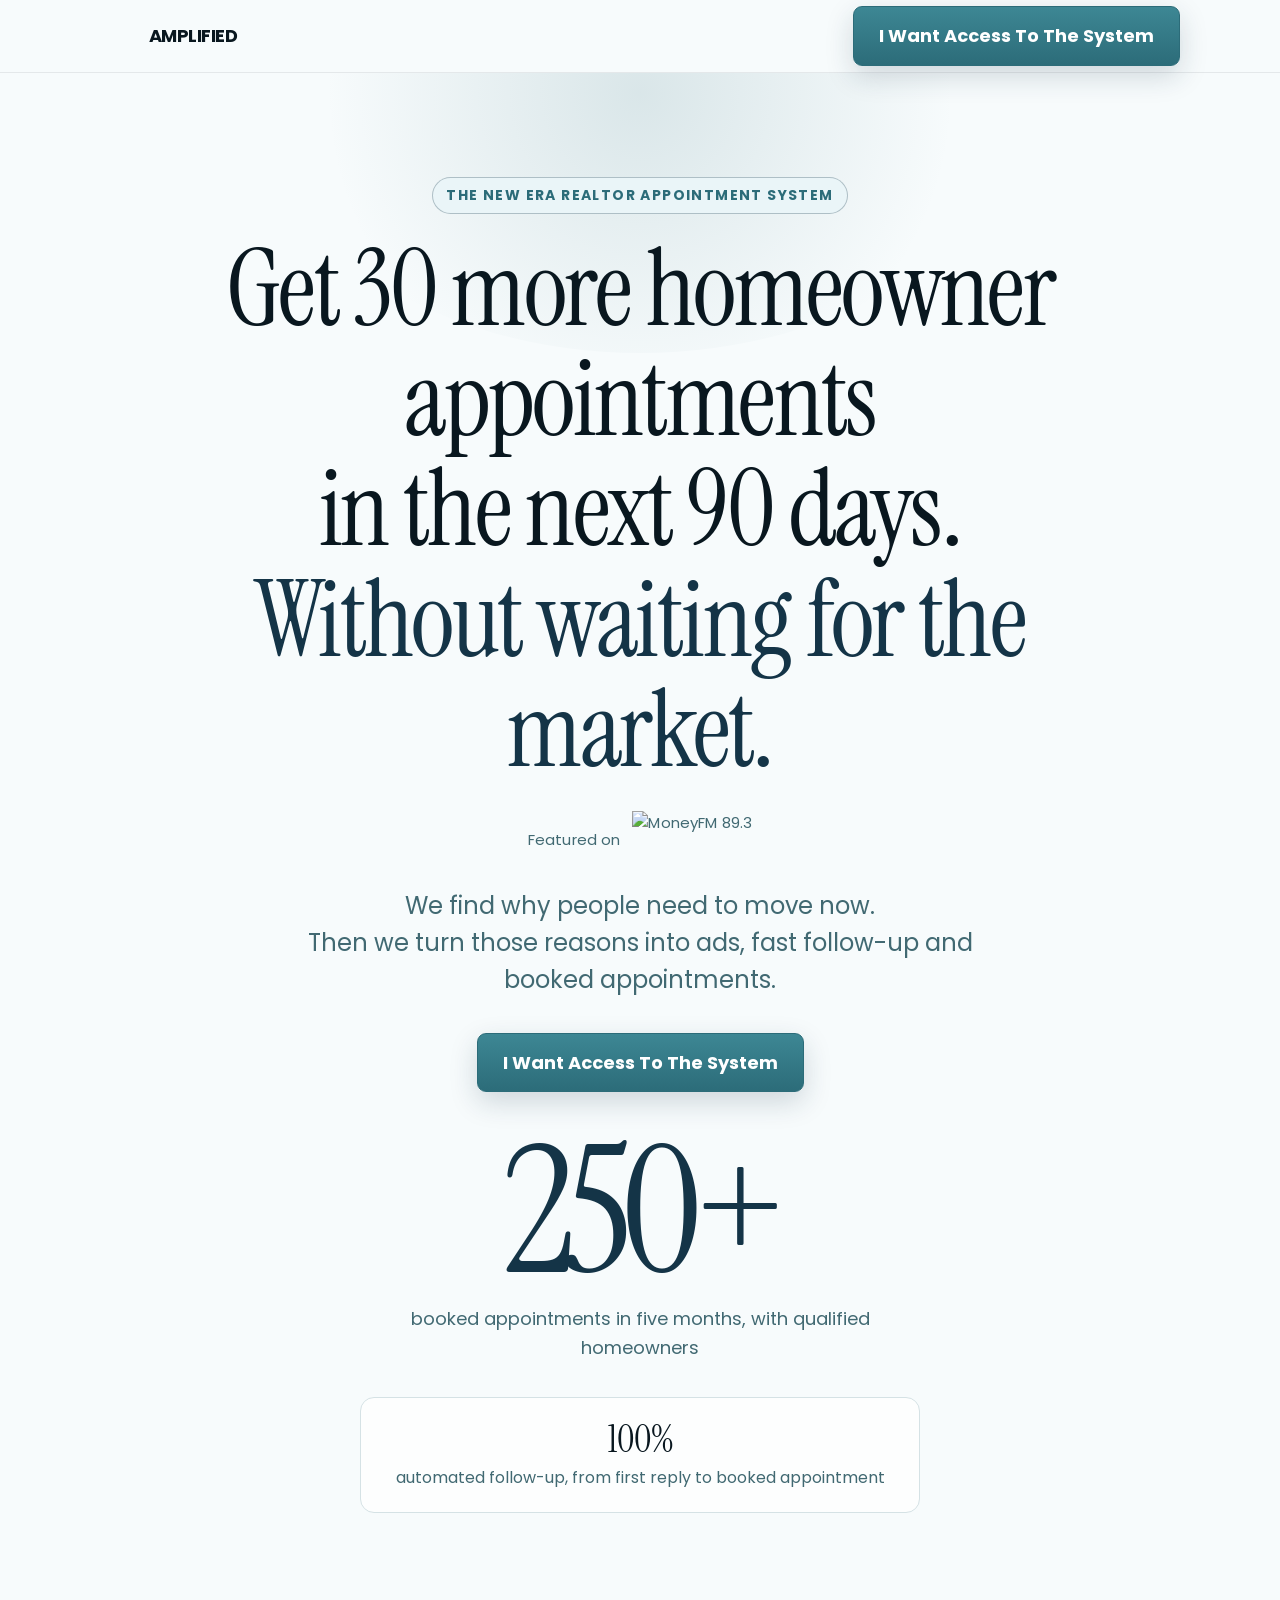
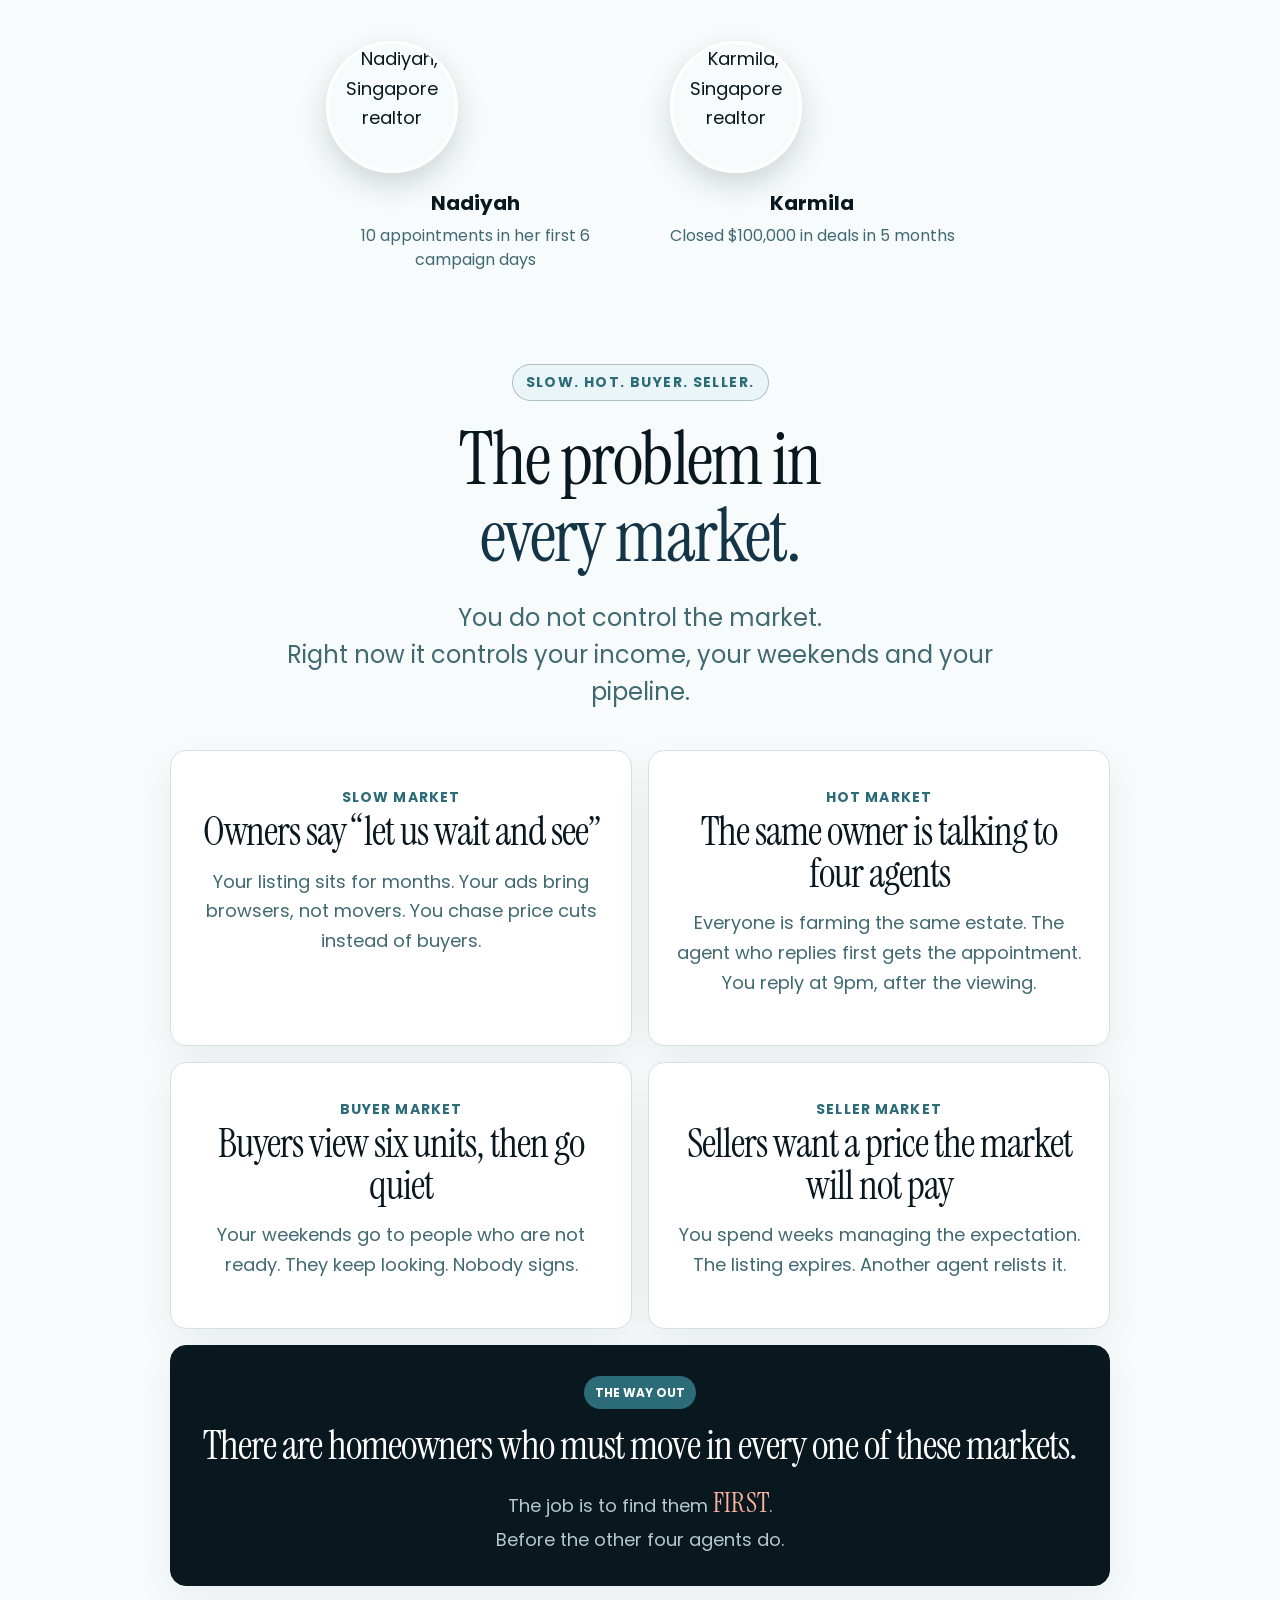
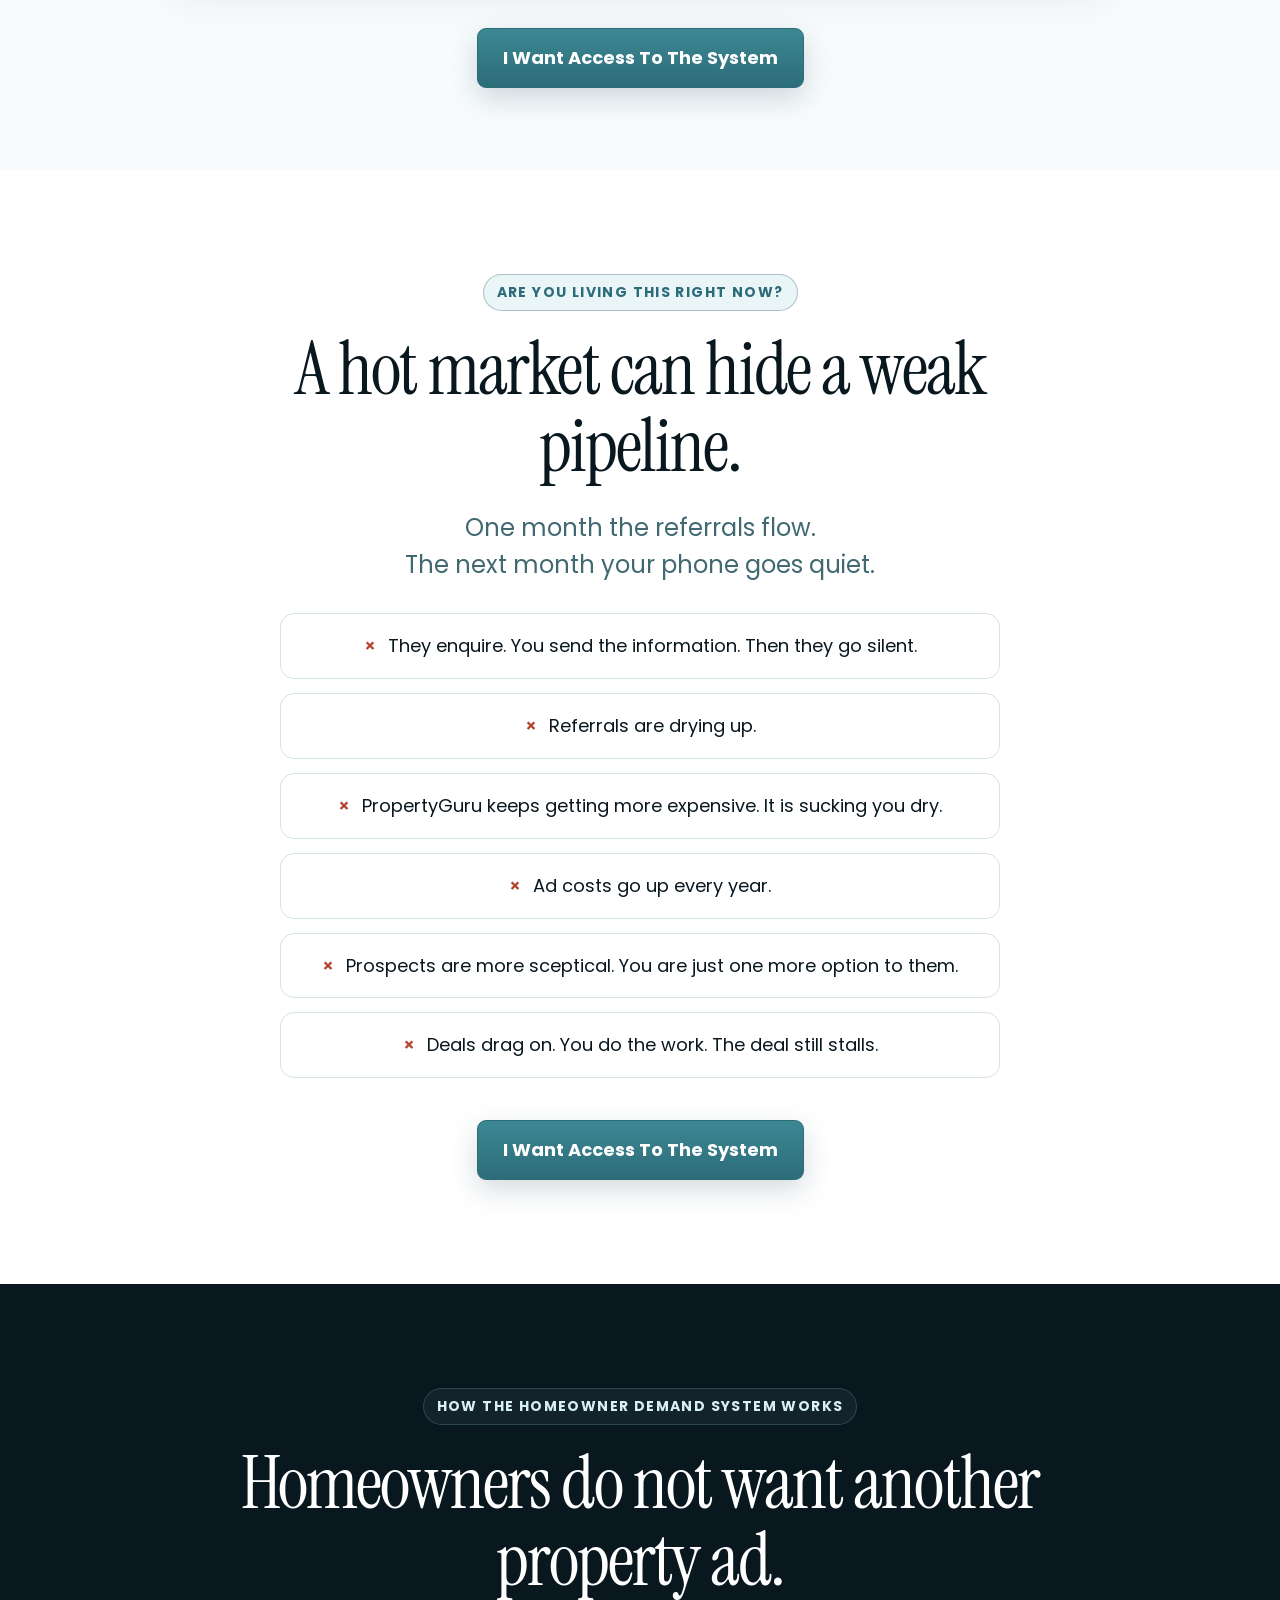
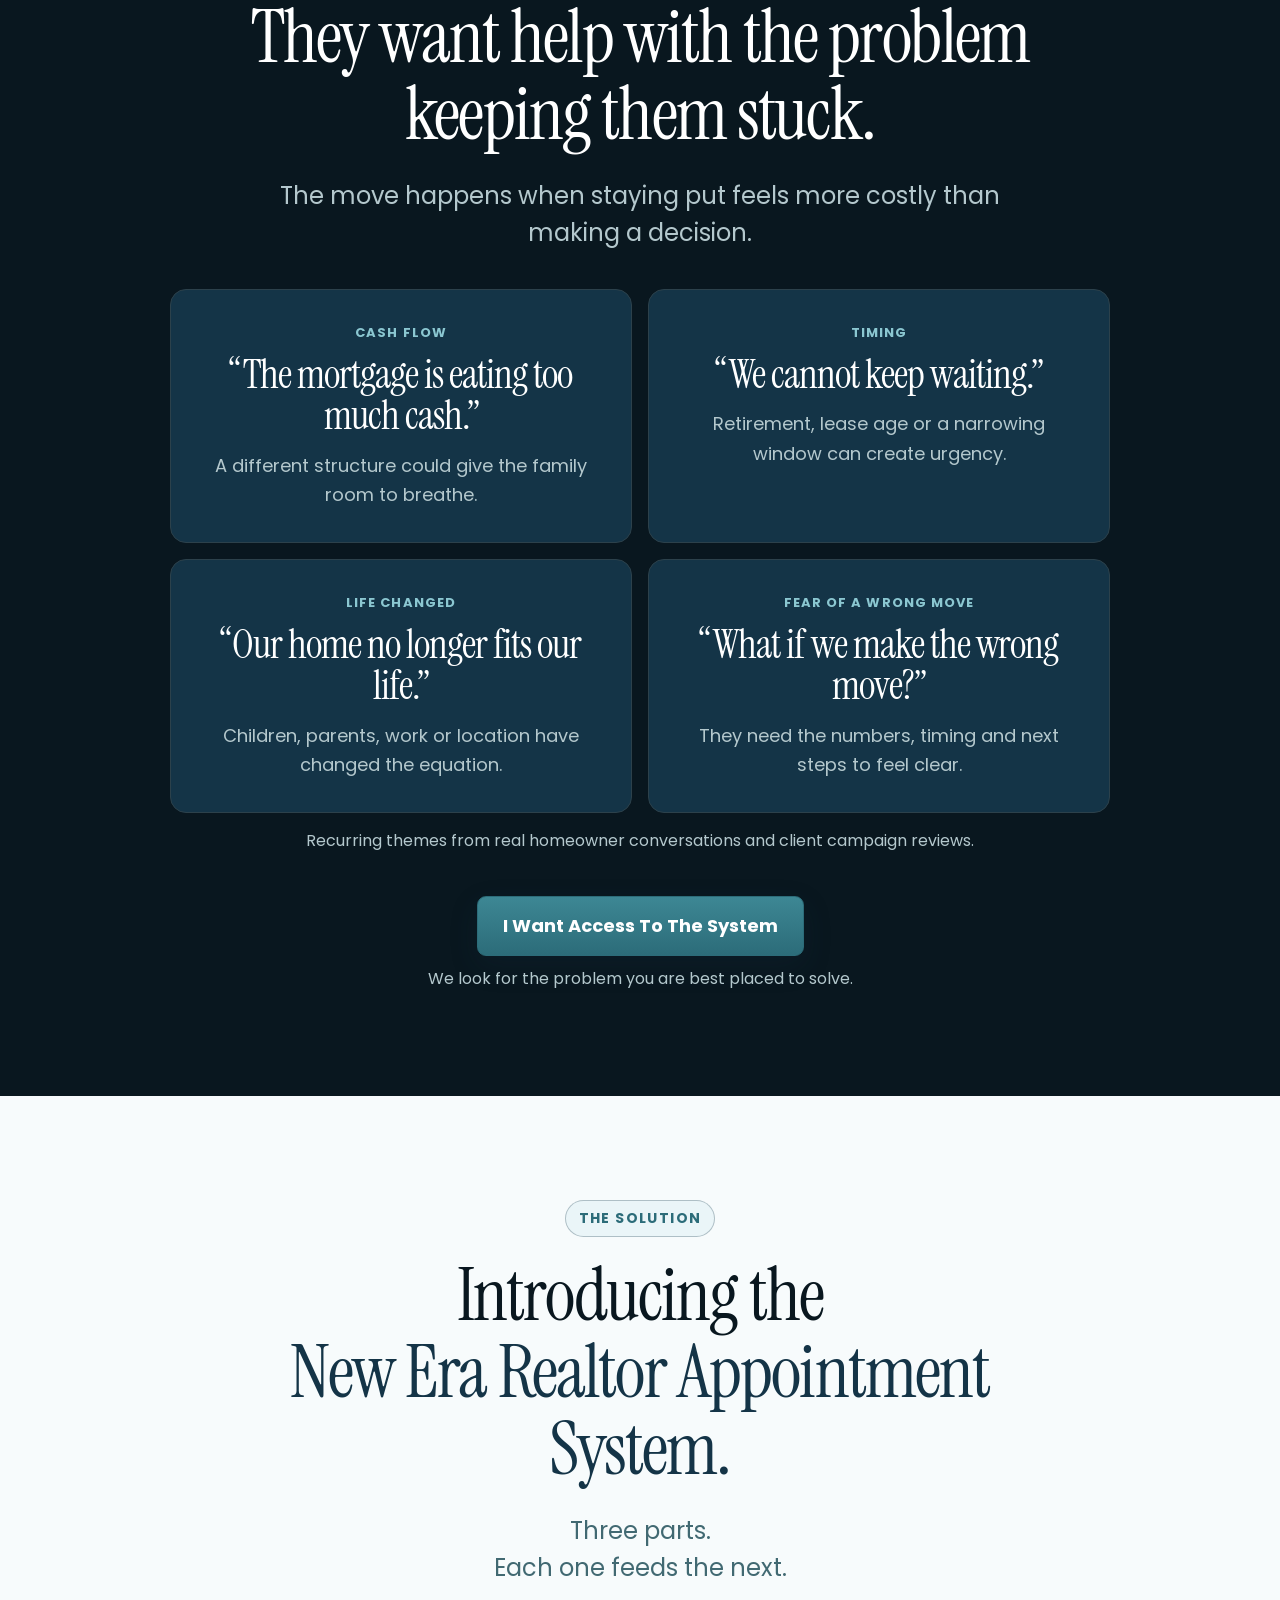
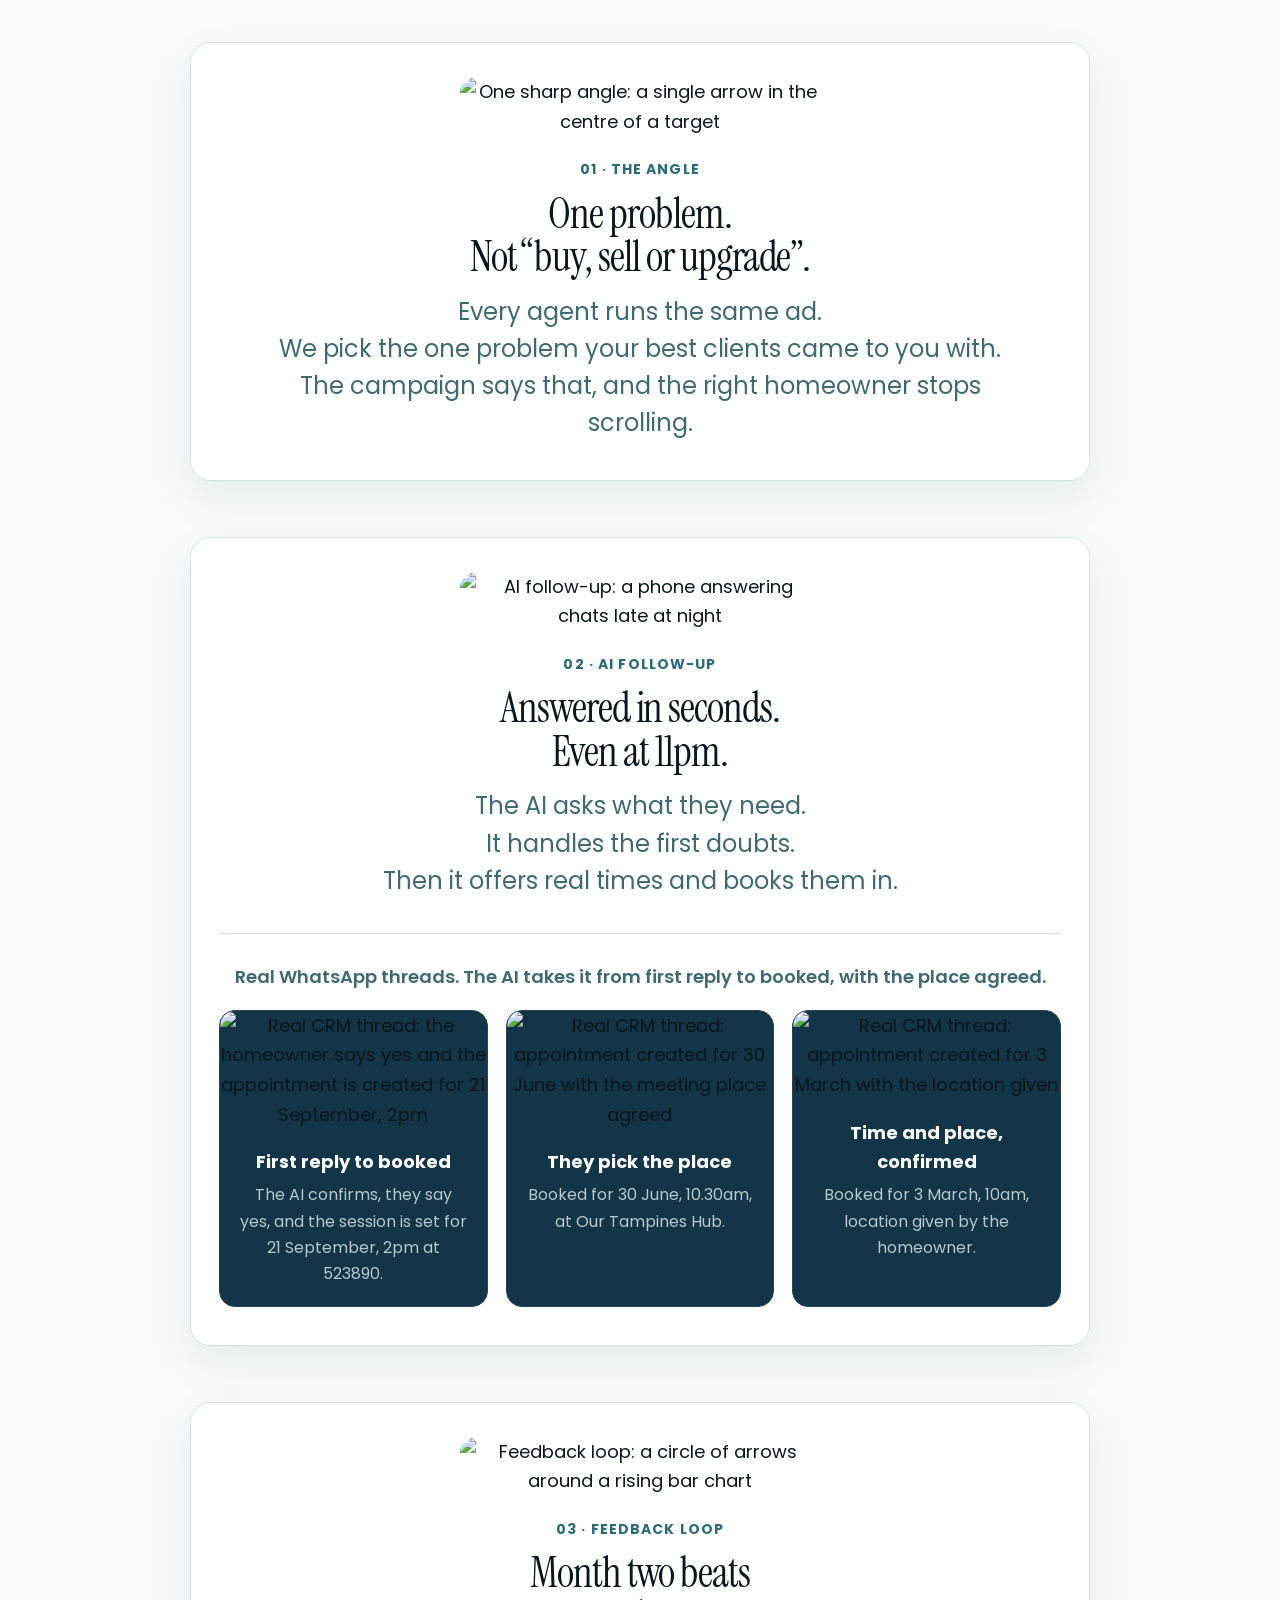
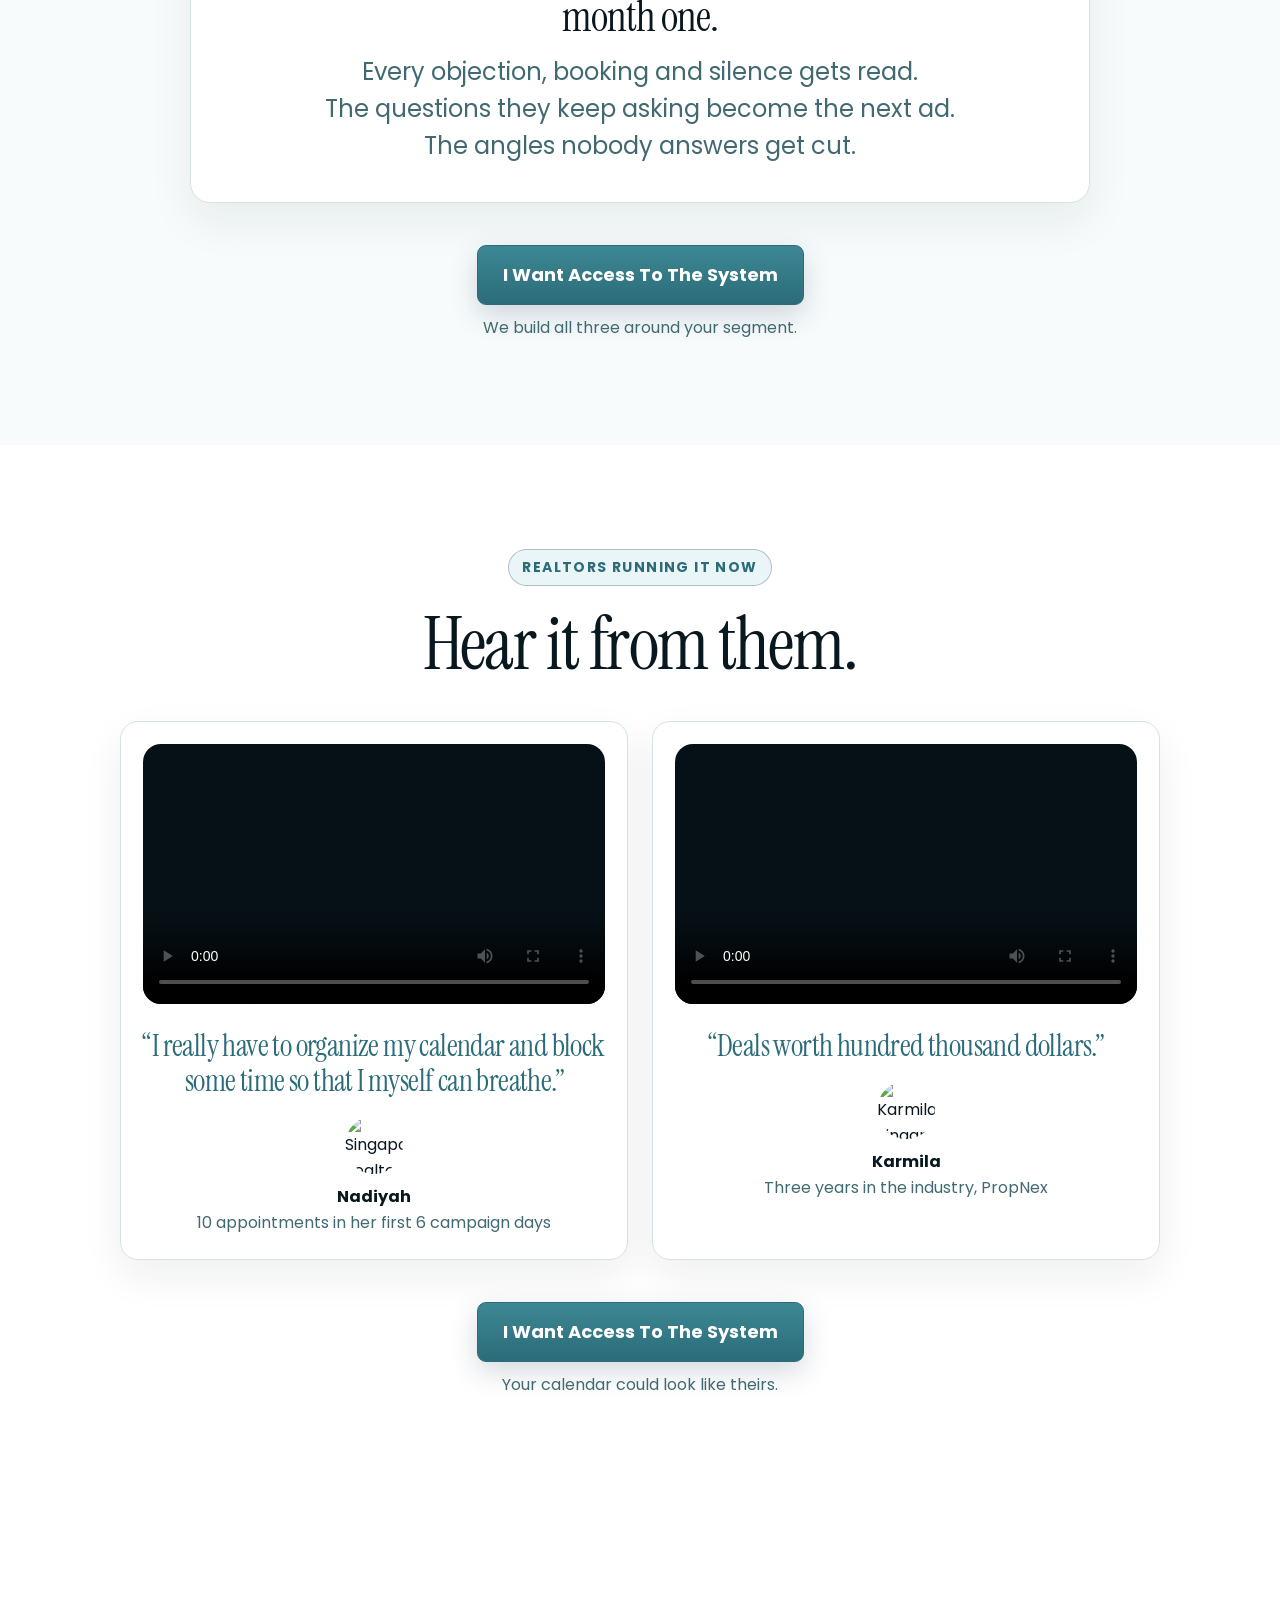
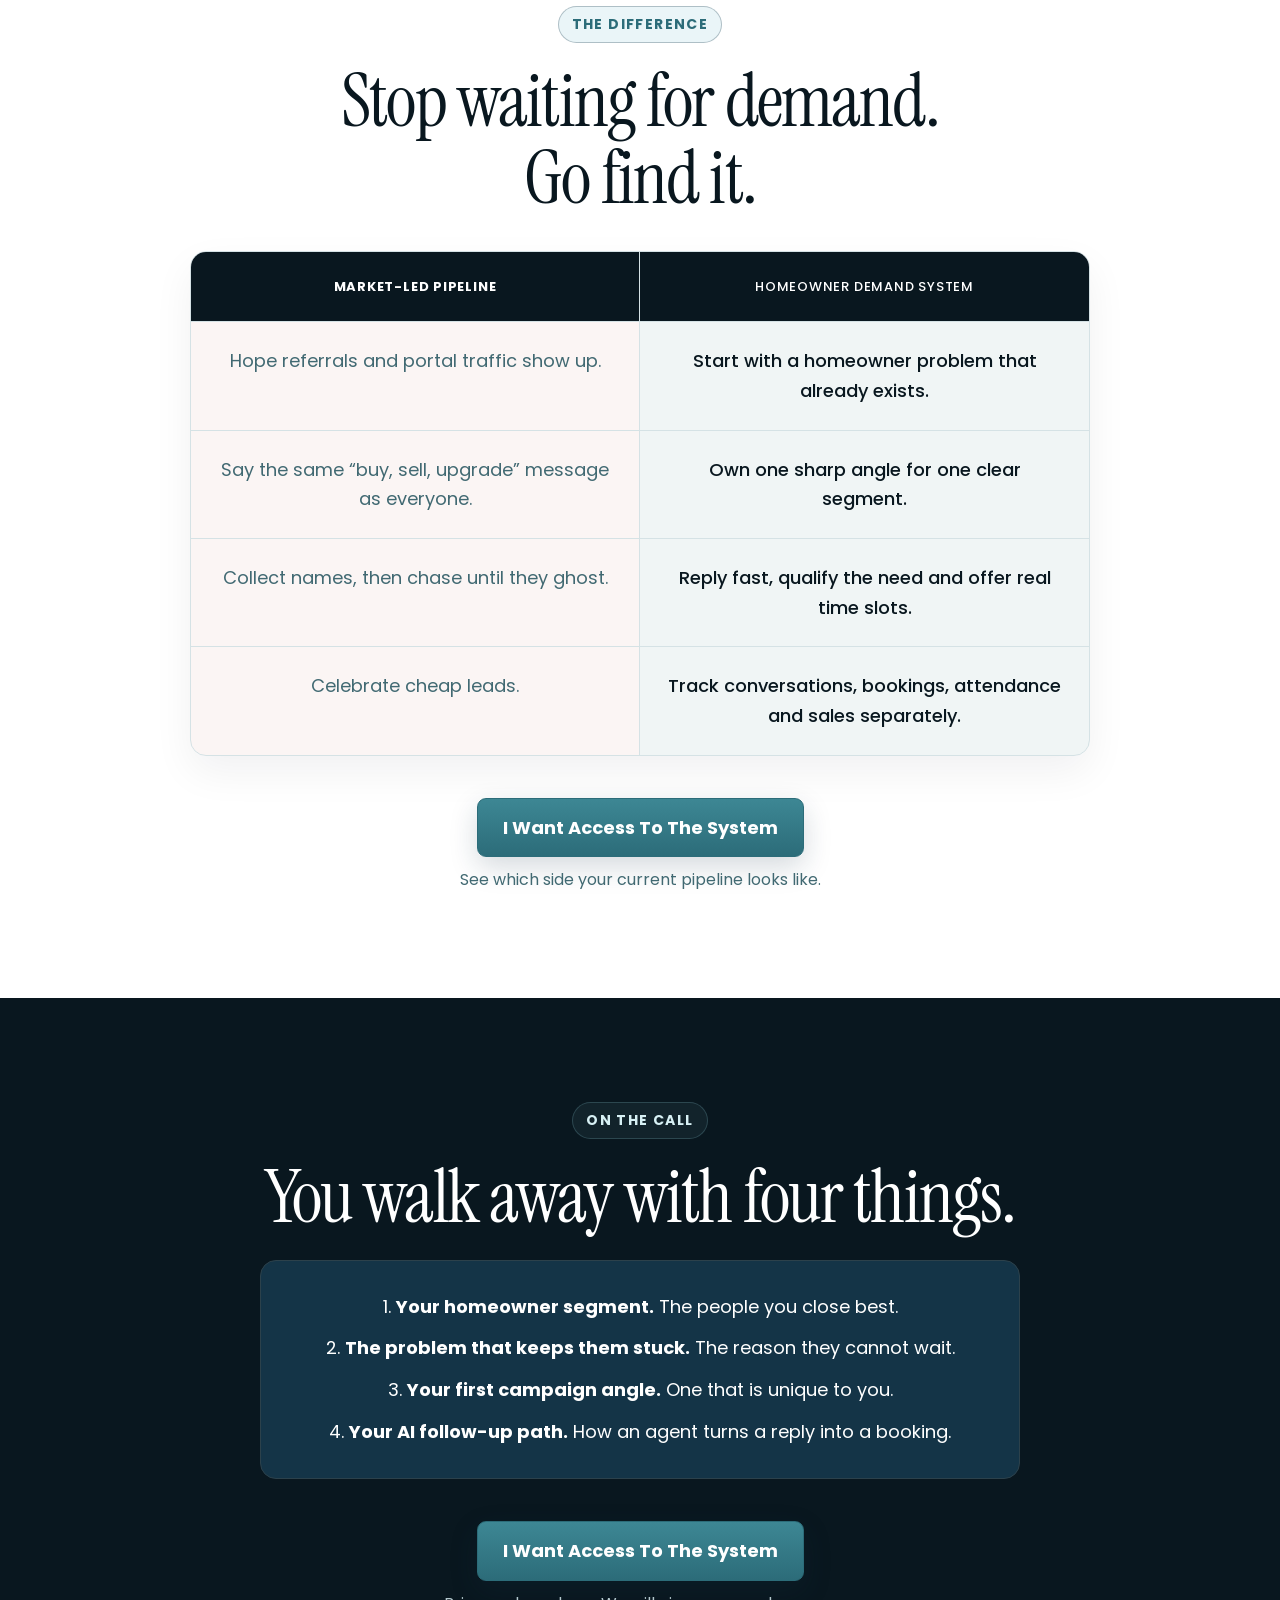
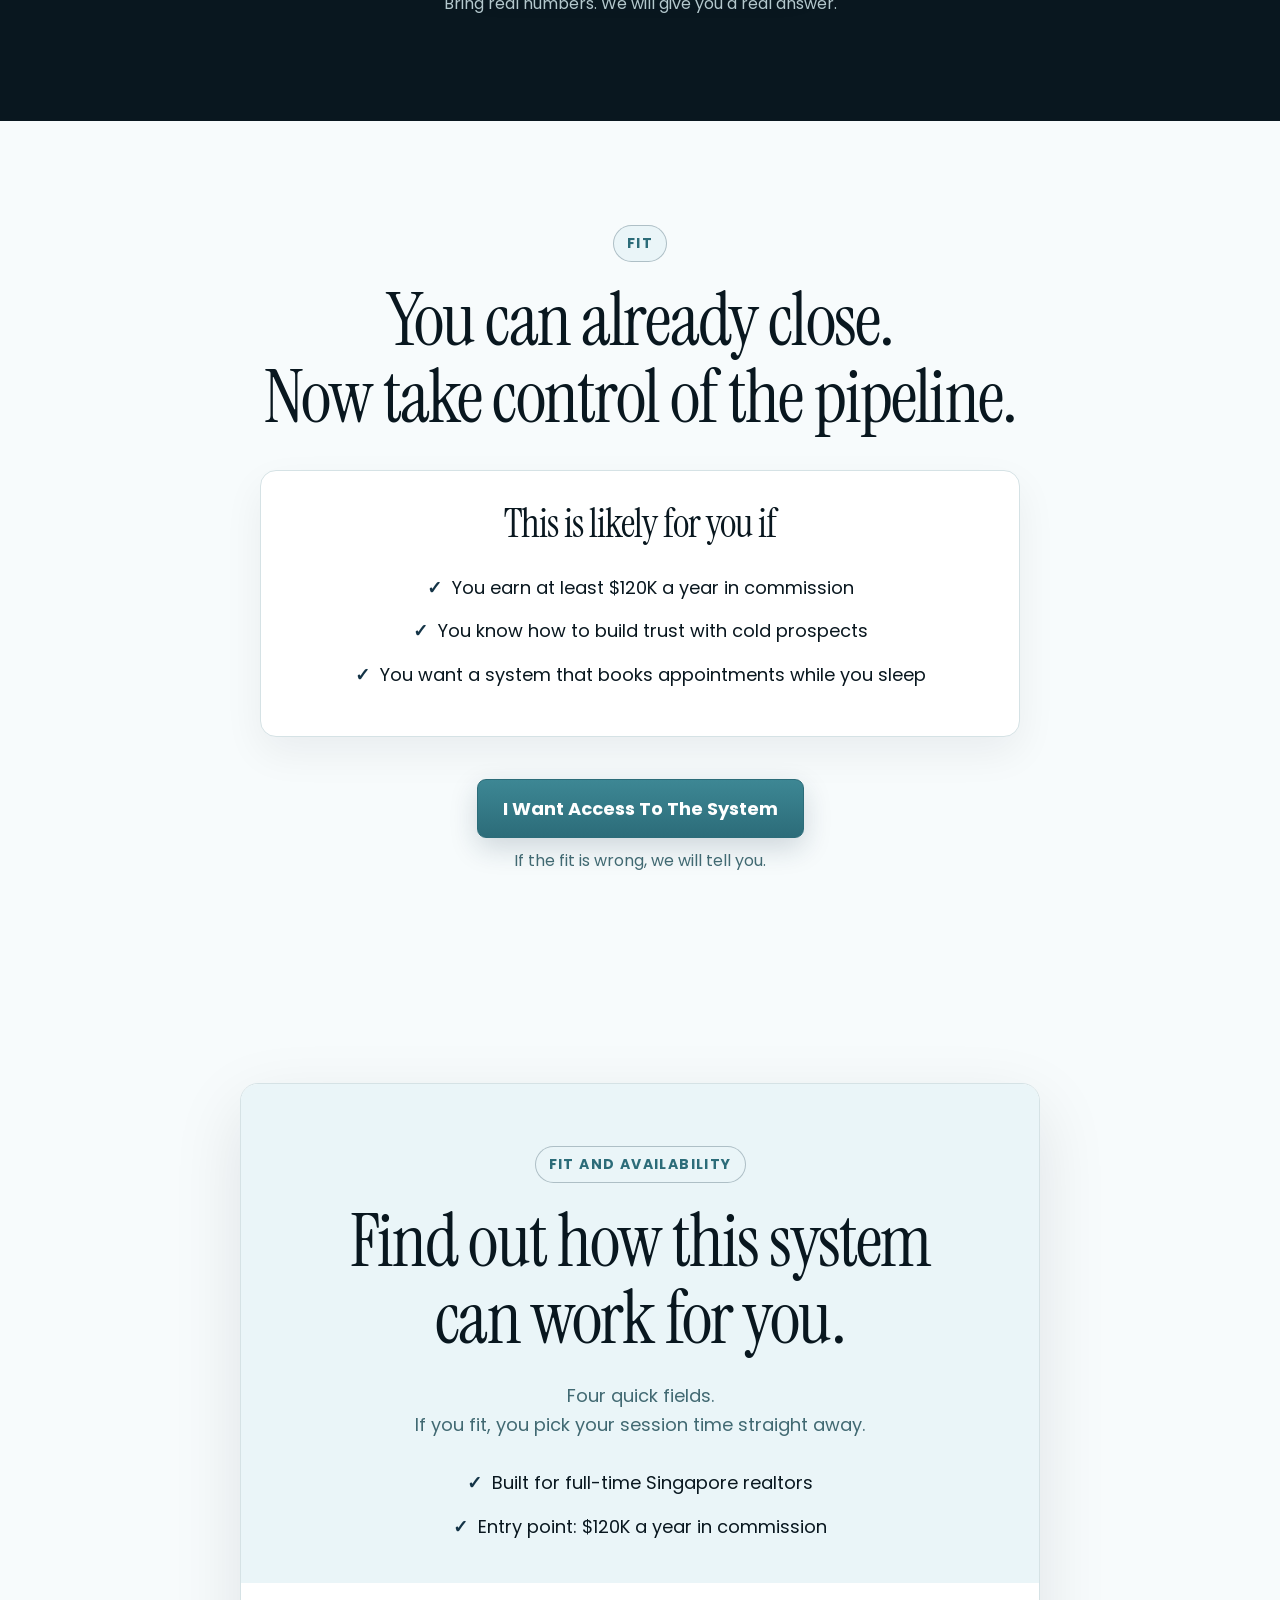
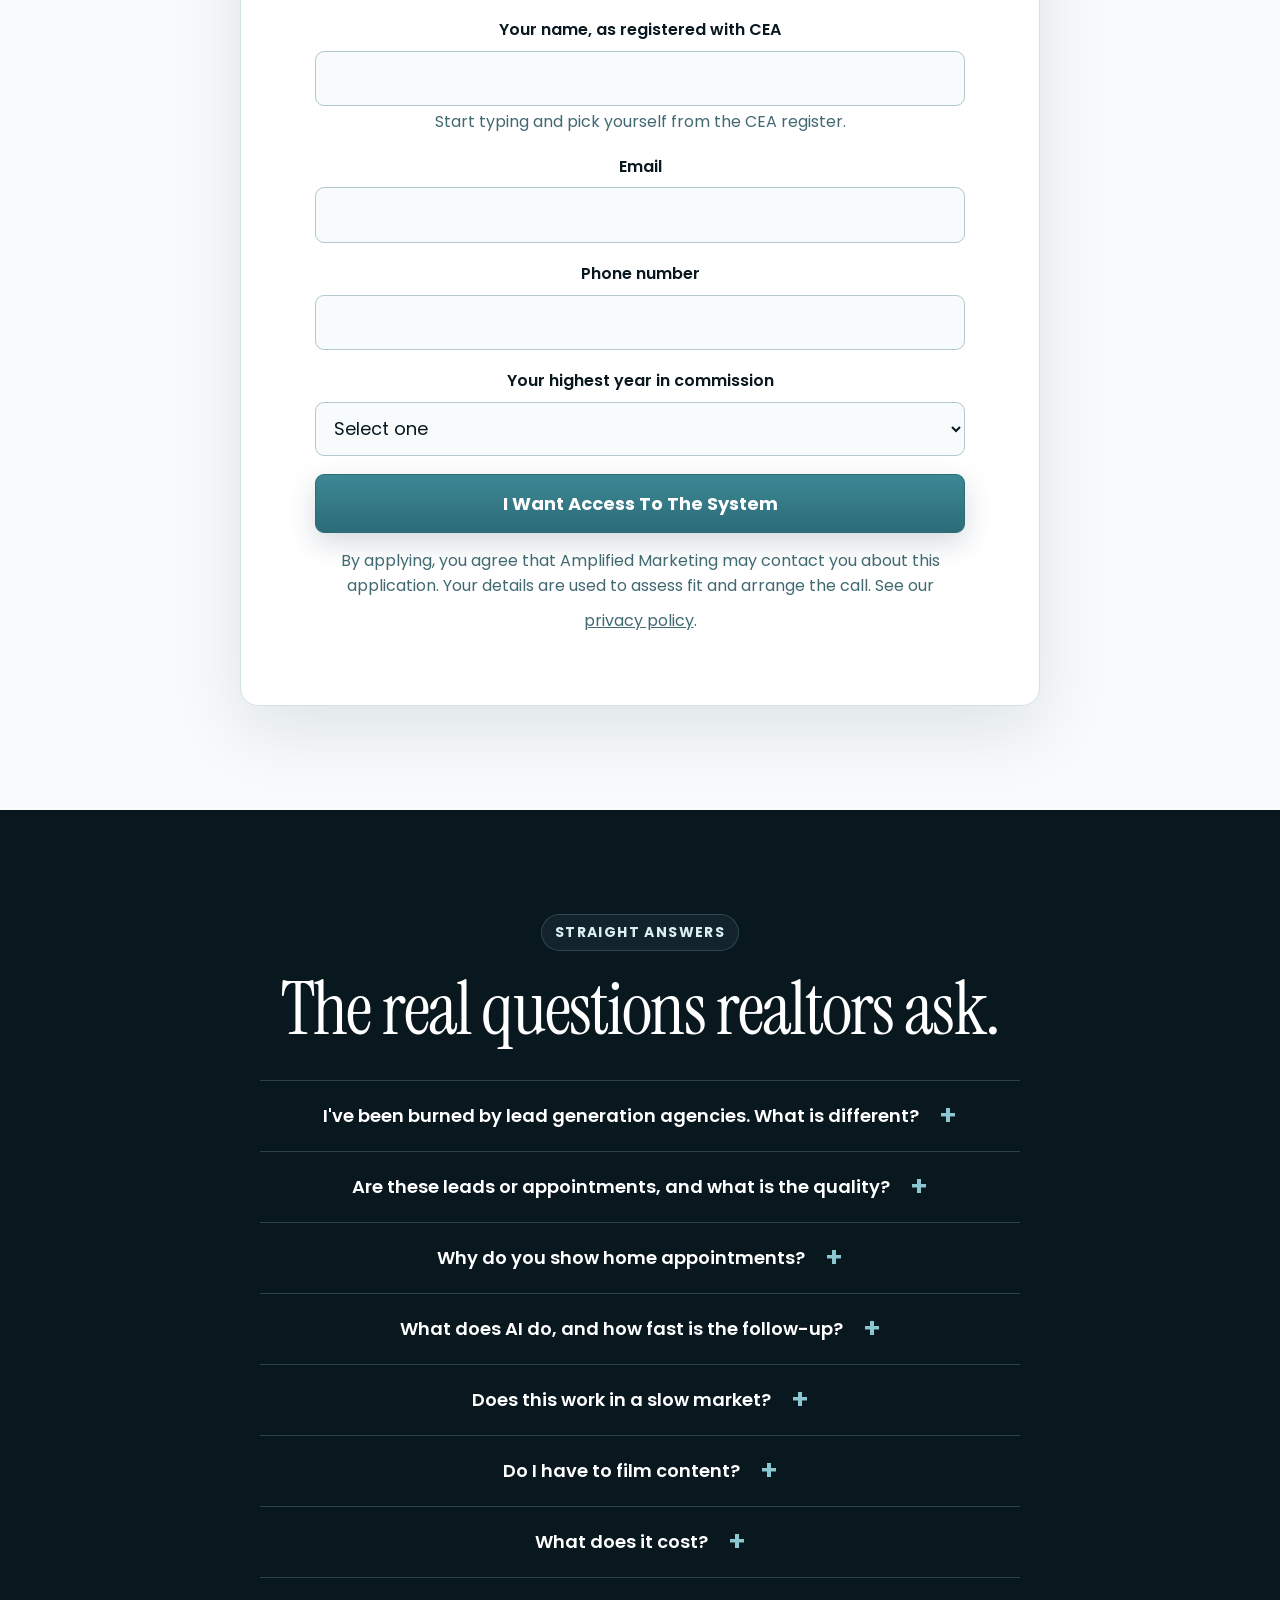
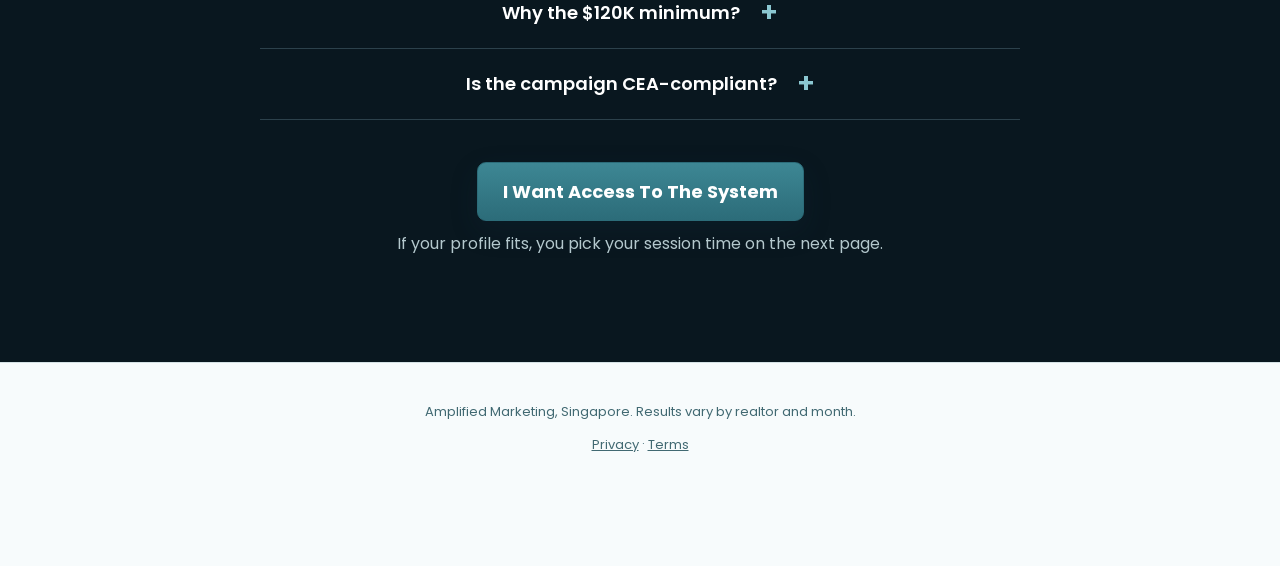
==== lovable/index.html @ 7ac737ea "add CDN-path copies for the Lovable port Co-Authored-By: Claude Opus 5 (1M context) <noreply@anthrop" ====
<!DOCTYPE html>

<html lang="en-SG">
<head>
<meta charset="utf-8"/>
<meta content="width=device-width, initial-scale=1" name="viewport"/>
<title>Get More Homeowner Appointments in Any Market | Amplified Marketing</title>
<meta content="For established Singapore realtors who want a repeatable way to turn real homeowner problems into booked appointments." name="description"/>
<link href="https://fonts.googleapis.com" rel="preconnect"/>
<link crossorigin="" href="https://fonts.gstatic.com" rel="preconnect"/>
<link href="https://fonts.googleapis.com/css2?family=Instrument+Serif:ital@0;1&amp;family=Poppins:wght@300;400;500;600;700&amp;display=swap" rel="stylesheet"/>
<link href="styles.css" rel="stylesheet"/>
<script src="config.js"></script>
</head>
<body>
<a class="skip-link" href="#main">Skip to content</a>
<nav aria-label="Primary" class="nav">
<div class="container nav-inner">
<a aria-label="Amplified Marketing home" class="brand" href="#top"><span aria-hidden="true" class="brand-icon"><img alt="" src="https://cdn.jsdelivr.net/gh/TrueIndigo1023/amplified-realtor-funnel@main/assets/amplified-brand.jpeg"/></span><span>AMPLIFIED</span></a>
<a class="btn" href="#apply">I Want Access To The System</a>
</div>
</nav>
<main id="main">
<header class="hero" id="top">
<div class="container">
<p class="eyebrow">The new era realtor appointment system</p>
<h1>Get 30 more homeowner appointments<br/>in the next 90 days.<br/><span class="accent">Without waiting for the market.</span></h1>
<p class="press-line" id="press-line"><span>Featured on</span><img alt="MoneyFM 89.3" src="https://cdn.jsdelivr.net/gh/TrueIndigo1023/amplified-realtor-funnel@main/assets/moneyfm.png"/></p>
<p class="lede">We find why people need to move now.<br/>Then we turn those reasons into ads, fast follow-up and booked appointments.</p>
<div class="actions">
<a class="btn" href="#apply">I Want Access To The System</a>
</div>
<div aria-label="250 plus appointments booked" class="hero-stat">
<strong>250+</strong>
<span>booked appointments in five months, with qualified homeowners</span>
</div>
<div aria-label="Supporting results" class="hero-proof one">
<div><strong>100%</strong><span>automated follow-up, from first reply to booked appointment</span></div>
</div>
</div>
</header>
<section aria-label="Realtors running this now" class="results-strip">
<div class="container">
<div class="result-people">
<figure class="result-person"><img alt="Nadiyah, Singapore realtor" src="https://cdn.jsdelivr.net/gh/TrueIndigo1023/amplified-realtor-funnel@main/assets/nadiyah_face.jpg"/><figcaption><strong>Nadiyah</strong><span>10 appointments in her first 6 campaign days</span></figcaption></figure>
<figure class="result-person"><img alt="Karmila, Singapore realtor" src="https://cdn.jsdelivr.net/gh/TrueIndigo1023/amplified-realtor-funnel@main/assets/karmila_face.jpg"/><figcaption><strong>Karmila</strong><span>Closed $100,000 in deals in 5 months</span></figcaption></figure>
</div>
</div>
</section>
<section aria-labelledby="market-title" class="section-sm">
<div class="container">
<p class="eyebrow">Slow. Hot. Buyer. Seller.</p>
<h2 id="market-title">The problem in<br/><span class="accent">every market.</span></h2>
<p class="lede">You do not control the market.<br/>Right now it controls your income, your weekends and your pipeline.</p>
<div class="market-rail">
<article class="market-state"><small>Slow market</small><h3>Owners say “let us wait and see”</h3><p>Your listing sits for months. Your ads bring browsers, not movers. You chase price cuts instead of buyers.</p></article>
<article class="market-state"><small>Hot market</small><h3>The same owner is talking to four agents</h3><p>Everyone is farming the same estate. The agent who replies first gets the appointment. You reply at 9pm, after the viewing.</p></article>
<article class="market-state"><small>Buyer market</small><h3>Buyers view six units, then go quiet</h3><p>Your weekends go to people who are not ready. They keep looking. Nobody signs.</p></article>
<article class="market-state"><small>Seller market</small><h3>Sellers want a price the market will not pay</h3><p>You spend weeks managing the expectation. The listing expires. Another agent relists it.</p></article>
<article class="market-engine"><span class="engine-chip">THE WAY OUT</span><h3>There are homeowners who must move in every one of these markets.</h3><p>The job is to find them <span class="hot">FIRST</span>.<br/>Before the other four agents do.</p></article>
</div>
<div class="section-cta"><a class="btn" href="#apply">I Want Access To The System</a></div>
</div>
</section>
<section aria-labelledby="problem-title" class="section section-light">
<div class="narrow">
<div><p class="eyebrow">Are you living this right now?</p><h2 id="problem-title">A hot market can hide a weak pipeline.</h2></div>
<div><p class="lede">One month the referrals flow.<br/>The next month your phone goes quiet.</p></div>
<ul class="pain-list">
<li>They enquire. You send the information. Then they go silent.</li>
<li>Referrals are drying up.</li>
<li>PropertyGuru keeps getting more expensive. It is sucking you dry.</li>
<li>Ad costs go up every year.</li>
<li>Prospects are more sceptical. You are just one more option to them.</li>
<li>Deals drag on. You do the work. The deal still stalls.</li>
</ul>
<div class="section-cta"><a class="btn" href="#apply">I Want Access To The System</a></div>
</div>
</section>
<section aria-labelledby="psychology-title" class="section section-dark">
<div class="container">
<p class="eyebrow">How the homeowner demand system works</p>
<h2 id="psychology-title">Homeowners do not want another property ad.<br/>They want help with the problem keeping them stuck.</h2>
<p class="lede">The move happens when staying put feels more costly than making a decision.</p>
<div class="tension-list" style="margin-top:38px">
<article class="tension"><strong>Cash flow</strong><h3>“The mortgage is eating too much cash.”</h3><p>A different structure could give the family room to breathe.</p></article>
<article class="tension"><strong>Timing</strong><h3>“We cannot keep waiting.”</h3><p>Retirement, lease age or a narrowing window can create urgency.</p></article>
<article class="tension"><strong>Life changed</strong><h3>“Our home no longer fits our life.”</h3><p>Children, parents, work or location have changed the equation.</p></article>
<article class="tension"><strong>Fear of a wrong move</strong><h3>“What if we make the wrong move?”</h3><p>They need the numbers, timing and next steps to feel clear.</p></article>
</div>
<p class="fine" style="margin-top:16px">Recurring themes from real homeowner conversations and client campaign reviews.</p>
<div class="section-cta"><a class="btn" href="#apply">I Want Access To The System</a><p class="cta-note">We look for the problem you are best placed to solve.</p></div>
</div>
</section>
<section aria-labelledby="process-title" class="section">
<div class="container">
<p class="eyebrow">The solution</p>
<h2 id="process-title">Introducing the<br/><span class="accent">New Era Realtor Appointment System.</span></h2>
<p class="lede">Three parts.<br/>Each one feeds the next.</p>

<article class="step">
<img alt="One sharp angle: a single arrow in the centre of a target" src="https://cdn.jsdelivr.net/gh/TrueIndigo1023/amplified-realtor-funnel@main/assets/step_angle.jpg"/>
<p class="number">01 &middot; THE ANGLE</p>
<h3>One problem.<br/>Not &ldquo;buy, sell or upgrade&rdquo;.</h3>
<p class="lede">Every agent runs the same ad.<br/>We pick the one problem your best clients came to you with.<br/>The campaign says that, and the right homeowner stops scrolling.</p>
</article>

<article class="step">
<img alt="AI follow-up: a phone answering chats late at night" src="https://cdn.jsdelivr.net/gh/TrueIndigo1023/amplified-realtor-funnel@main/assets/step_aifollow.jpg"/>
<p class="number">02 &middot; AI FOLLOW-UP</p>
<h3>Answered in seconds.<br/>Even at 11pm.</h3>
<p class="lede">The AI asks what they need.<br/>It handles the first doubts.<br/>Then it offers real times and books them in.</p>
<div class="step-proof">
<p class="step-proof-title">Real WhatsApp threads. The AI takes it from first reply to booked, with the place agreed.</p>
<div class="conversation-grid agreed" style="margin-top:38px">
<figure class="conversation"><img alt="Real CRM thread: the homeowner says yes and the appointment is created for 21 September, 2pm" src="https://cdn.jsdelivr.net/gh/TrueIndigo1023/amplified-realtor-funnel@main/assets/convo_agreed_1.jpg"/><figcaption><b>First reply to booked</b>The AI confirms, they say yes, and the session is set for 21 September, 2pm at 523890.</figcaption></figure>
<figure class="conversation"><img alt="Real CRM thread: appointment created for 30 June with the meeting place agreed" src="https://cdn.jsdelivr.net/gh/TrueIndigo1023/amplified-realtor-funnel@main/assets/convo_agreed_2.jpg"/><figcaption><b>They pick the place</b>Booked for 30 June, 10.30am, at Our Tampines Hub.</figcaption></figure>
<figure class="conversation"><img alt="Real CRM thread: appointment created for 3 March with the location given" src="https://cdn.jsdelivr.net/gh/TrueIndigo1023/amplified-realtor-funnel@main/assets/convo_agreed_3.jpg"/><figcaption><b>Time and place, confirmed</b>Booked for 3 March, 10am, location given by the homeowner.</figcaption></figure>
</div>
</div>
</article>

<article class="step">
<img alt="Feedback loop: a circle of arrows around a rising bar chart" src="https://cdn.jsdelivr.net/gh/TrueIndigo1023/amplified-realtor-funnel@main/assets/step_loop.jpg"/>
<p class="number">03 &middot; FEEDBACK LOOP</p>
<h3>Month two beats<br/>month one.</h3>
<p class="lede">Every objection, booking and silence gets read.<br/>The questions they keep asking become the next ad.<br/>The angles nobody answers get cut.</p>
</article>

<div class="section-cta"><a class="btn" href="#apply">I Want Access To The System</a><p class="cta-note">We build all three around your segment.</p></div>
</div>
</section>
<section aria-labelledby="clients-title" class="section section-light" id="proof">
<div class="container">
<p class="eyebrow">Realtors running it now</p>
<h2 id="clients-title">Hear it from them.</h2>
<div class="client-grid" id="client-grid">
<figure class="client-card">
<div class="media-frame"><video controls="" playsinline="" poster="https://cdn.jsdelivr.net/gh/TrueIndigo1023/amplified-realtor-funnel@main/assets/testimonial_poster.jpg" preload="metadata" src="https://cdn.jsdelivr.net/gh/TrueIndigo1023/amplified-realtor-funnel@main/assets/testimonial.mp4"></video></div>
<figcaption>
<p class="quote small">“I really have to organize my calendar and block some time so that I myself can breathe.”</p>
<div class="testimonial-by"><img alt="Singapore realtor speaking in the video" src="https://cdn.jsdelivr.net/gh/TrueIndigo1023/amplified-realtor-funnel@main/assets/nadiyah_face.jpg"/><div><strong>Nadiyah</strong><br/><span class="fine">10 appointments in her first 6 campaign days</span></div></div>
</figcaption>
</figure>
<figure class="client-card">
<div class="media-frame"><video controls="" playsinline="" poster="https://cdn.jsdelivr.net/gh/TrueIndigo1023/amplified-realtor-funnel@main/assets/karmila_poster.jpg" preload="metadata" src="https://cdn.jsdelivr.net/gh/TrueIndigo1023/amplified-realtor-funnel@main/assets/karmila_testimonial.mp4"></video></div>
<figcaption>
<p class="quote small">“Deals worth hundred thousand dollars.”</p>
<div class="testimonial-by"><img alt="Karmila, Singapore realtor" src="https://cdn.jsdelivr.net/gh/TrueIndigo1023/amplified-realtor-funnel@main/assets/karmila_face.jpg"/><div><strong>Karmila</strong><br/><span class="fine">Three years in the industry, PropNex</span></div></div>
</figcaption>
</figure>
</div>
<div class="section-cta"><a class="btn" href="#apply">I Want Access To The System</a><p class="cta-note">Your calendar could look like theirs.</p></div>
</div>
</section>
<section aria-labelledby="compare-title" class="section section-light">
<div class="container">
<p class="eyebrow">The difference</p><h2 id="compare-title">Stop waiting for demand.<br/>Go find it.</h2>
<div class="compare" style="margin-top:34px">
<div class="compare-row compare-head"><div>Market-led pipeline</div><div>Homeowner demand system</div></div>
<div class="compare-row"><div>Hope referrals and portal traffic show up.</div><div>Start with a homeowner problem that already exists.</div></div>
<div class="compare-row"><div>Say the same “buy, sell, upgrade” message as everyone.</div><div>Own one sharp angle for one clear segment.</div></div>
<div class="compare-row"><div>Collect names, then chase until they ghost.</div><div>Reply fast, qualify the need and offer real time slots.</div></div>
<div class="compare-row"><div>Celebrate cheap leads.</div><div>Track conversations, bookings, attendance and sales separately.</div></div>
</div>
<div class="section-cta"><a class="btn" href="#apply">I Want Access To The System</a><p class="cta-note">See which side your current pipeline looks like.</p></div>
</div>
</section>
<section aria-labelledby="call-title" class="section section-dark">
<div class="narrow">
<div><p class="eyebrow">On the call</p><h2 id="call-title">You walk away with four things.</h2></div>
<div class="card"><ol class="value-stack"><li><b>Your homeowner segment.</b> The people you close best.</li><li><b>The problem that keeps them stuck.</b> The reason they cannot wait.</li><li><b>Your first campaign angle.</b> One that is unique to you.</li><li><b>Your AI follow-up path.</b> How an agent turns a reply into a booking.</li></ol></div>
<div class="section-cta"><a class="btn" href="#apply">I Want Access To The System</a><p class="cta-note">Bring real numbers. We will give you a real answer.</p></div>
</div>
</section>
<section aria-labelledby="fit-title" class="section">
<div class="container">
<p class="eyebrow">Fit</p><h2 id="fit-title">You can already close.<br/>Now take control of the pipeline.</h2>
<div class="narrow" style="margin-top:34px">
<article class="card"><h3>This is likely for you if</h3><ul class="checklist"><li>You earn at least $120K a year in commission</li><li>You know how to build trust with cold prospects</li><li>You want a system that books appointments while you sleep</li></ul></article>
</div>
<div class="section-cta"><a class="btn" href="#apply">I Want Access To The System</a><p class="cta-note">If the fit is wrong, we will tell you.</p></div>
</div>
</section>
<section aria-labelledby="apply-title" class="section" id="apply">
<div class="container form-shell">
<div class="form-copy">
<p class="eyebrow">Fit and availability</p><h2 id="apply-title">Find out how this system can work for you.</h2><p class="muted">Four quick fields.<br/>If you fit, you pick your session time straight away.</p>
<ul class="checklist"><li>Built for full-time Singapore realtors</li><li>Entry point: $120K a year in commission</li></ul>
</div>
<form class="form-body" id="application-form" novalidate="">
<div class="error-summary" id="error-summary" role="alert" tabindex="-1"></div>
<div class="field"><label for="f">Your name, as registered with CEA</label><input aria-autocomplete="list" aria-describedby="cea-hint" autocapitalize="words" autocomplete="name" enterkeyhint="next" id="f" name="name" required="" spellcheck="false" type="text"/><span class="fine" id="cea-hint">Start typing and pick yourself from the CEA register.</span><div class="cea-results" hidden="" id="cea-results" role="listbox"></div><input id="cea-reg" name="cea_reg_no" type="hidden"/><input id="cea-agency" name="cea_agency" type="hidden"/></div>
<div class="field"><label for="e">Email</label><input autocapitalize="off" autocomplete="email" enterkeyhint="next" id="e" inputmode="email" name="email" required="" spellcheck="false" type="email"/></div>
<div class="field"><label for="p">Phone number</label><input autocomplete="tel" enterkeyhint="done" id="p" inputmode="tel" name="phone" required="" type="tel"/></div>
<div class="field"><label for="c">Your highest year in commission</label><select id="c" name="annual_commission" required=""><option value="">Select one</option><option value="below">Below $120K</option><option value="120-250">$120K to $250K</option><option value="250-500">$250K to $500K</option><option value="500plus">Above $500K</option></select></div>
<button class="btn btn-wide" id="submit-button" type="submit">I Want Access To The System</button>
<p class="fine" id="privacy-note" style="margin:16px 0 0">By applying, you agree that Amplified Marketing may contact you about this application. Your details are used to assess fit and arrange the call. See our <a href="privacy.html">privacy policy</a>.</p>
</form>
</div>
</section>
<section aria-labelledby="faq-title" class="section section-dark">
<div class="narrow">
<p class="eyebrow">Straight answers</p><h2 id="faq-title">The real questions realtors ask.</h2>
<div class="faq">
<details><summary>I've been burned by lead generation agencies. What is different?</summary><p>Most agencies sell names, then blame your follow-up. We build the campaign angle and first-response system with you. You can inspect the real conversations and appointment record on this page. Then judge us on booked appointments, not lead counts.</p></details>
<details><summary>Are these leads or appointments, and what is the quality?</summary><p>The record shows booked appointments, not downloads or form fills. The GHL examples show real questions, objections and availability. From there, your closing skill takes over.</p></details>
<details><summary>Why do you show home appointments?</summary><p>139 of the 265 bookings on this page were set at the homeowner’s home.<br/>One realtor told us homeowners invited her to their place.</p></details>
<details><summary>What does AI do, and how fast is the follow-up?</summary><p>AI keeps the first response fast and the follow-up consistent. We measured 181 first replies.<br/>The median was 60 seconds. 94% went out within 5 minutes. The angle still comes from homeowner psychology and your expertise.</p></details>
<details><summary>Does this work in a slow market?</summary><p>A slow market changes the angle. Cash flow pressure, retirement timing and family needs are still there. We find the one your segment feels most.</p></details>
<details><summary>Do I have to film content?</summary><p>Only if the angle needs you on camera. We choose the smallest useful creative format during the pipeline review.</p></details>
<details><summary>What does it cost?</summary><p>We price the campaign after the review. The scope depends on your angle and follow-up. The review itself is free.</p></details>
<details><summary>Why the $120K minimum?</summary><p>This system adds demand to an existing sales engine. If the closing engine is not proven, more appointments will not fix it.</p></details>
<details><summary>Is the campaign CEA-compliant?</summary><p>Every campaign goes through your agency’s review before it runs.</p></details>
</div>
<div class="section-cta"><a class="btn" href="#apply">I Want Access To The System</a><p class="cta-note">If your profile fits, you pick your session time on the next page.</p></div>
</div>
</section>
</main>
<footer class="footer"><div class="container">Amplified Marketing, Singapore. Results vary by realtor and month.<br/><a href="privacy.html">Privacy</a> · <a href="terms.html">Terms</a></div></footer>
<div class="mobile-cta"><a class="btn" href="#apply">I Want Access To The System</a></div>
<script>
    const form = document.getElementById('application-form');
    const errorSummary = document.getElementById('error-summary');
    const submitButton = document.getElementById('submit-button');
    const mobileCta = document.querySelector('.mobile-cta');
    const syncMobileCta = function () {
      const formTop = document.getElementById('apply').getBoundingClientRect().top;
      const pastHero = window.scrollY > window.innerHeight * 0.75;
      const beforeForm = formTop > window.innerHeight * 0.55;
      const inlineCtaVisible = Array.from(document.querySelectorAll('main .btn')).some(function (button) {
        const rect = button.getBoundingClientRect();
        return rect.bottom > 0 && rect.top < window.innerHeight;
      });
      mobileCta.classList.toggle('is-visible', pastHero && beforeForm && !inlineCtaVisible);
    };
    window.addEventListener('scroll', syncMobileCta, { passive: true });
    window.addEventListener('resize', syncMobileCta);
    syncMobileCta();
    form.addEventListener('submit', function (event) {
      event.preventDefault();
      errorSummary.classList.remove('show');
      const required = Array.from(form.querySelectorAll('[required]'));
      form.querySelectorAll('.field-error').forEach(function (error) { error.remove(); });
      required.forEach(function (field) {
        field.removeAttribute('aria-invalid');
        field.removeAttribute('aria-describedby');
      });
      const phoneField = document.getElementById('p');
      phoneField.setCustomValidity(window.AMP.isValidMobile(phoneField.value) ? '' : 'invalid');
      const emailField = document.getElementById('e');
      emailField.setCustomValidity(/^[^@\s]+@[^@\s]+\.[^@\s]{2,}$/.test(emailField.value.trim()) ? '' : 'invalid');
      const invalid = required.filter(function (field) { return !field.checkValidity(); });
      if (invalid.length) {
        errorSummary.textContent = 'Please complete every field with a valid answer.';
        errorSummary.classList.add('show');
        errorSummary.focus();
        invalid.forEach(function (field) {
          const error = document.createElement('span');
          error.className = 'field-error';
          error.id = field.id + '-error';
          error.textContent = field.validity.valueMissing || !field.value.trim() ? 'Complete this field.' : field.id === 'p' ? 'Enter a Singapore mobile starting with 8 or 9.' : field.validity.typeMismatch || field.validity.patternMismatch || field.validity.customError ? 'Enter a valid answer.' : 'Complete this field.';
          field.setAttribute('aria-invalid', 'true');
          field.setAttribute('aria-describedby', error.id);
          field.insertAdjacentElement('afterend', error);
        });
        invalid[0].focus();
        return;
      }
      if (submitButton.disabled) return;
      submitButton.disabled = true;
      submitButton.textContent = 'Checking fit...';
      try { sessionStorage.setItem('realtorFirstName', document.getElementById('f').value.trim().split(' ')[0]); } catch (error) {}
      const qualified = document.getElementById('c').value !== 'below';
      const lead = Object.fromEntries(new FormData(form).entries());
      if (window.AMP.rememberLead) window.AMP.rememberLead(lead);
      if (qualified) { window.AMP.sendLead(Object.assign(lead, { qualified: true, source: 'realtor-funnel' })); window.AMP.track('Lead'); }
      else { window.AMP.track('NotEligible', true); }
      setTimeout(function () { window.location.href = qualified ? 'book.html' : 'not-eligible.html'; }, 300);
    });
    window.addEventListener('pageshow', function () { submitButton.disabled = false; submitButton.textContent = 'I Want Access To The System'; });
    // Autofill: remember this visitor, and accept details passed in the ad URL.
    // Browser/iOS one-tap fill is handled by the autocomplete attributes above; this covers
    // the return visit and the click-through from an ad that already knows them.
    (function () {
      const fields = { name: 'f', email: 'e', phone: 'p', commission: 'c' };
      const params = new URLSearchParams(location.search);
      const stored = (function () {
        try { return JSON.parse(localStorage.getItem('amp_lead') || '{}'); } catch (error) { return {}; }
      })();
      Object.keys(fields).forEach(function (key) {
        const el = document.getElementById(fields[key]);
        if (!el || el.value) return;
        const value = params.get(key) || params.get('lead_' + key) || stored[key] || '';
        if (value) el.value = value;
      });
      const reg = params.get('cea_reg') || stored.cea_reg_no;
      const agency = params.get('agency') || stored.cea_agency;
      if (reg) document.getElementById('cea-reg').value = reg;
      if (agency) document.getElementById('cea-agency').value = agency;
      window.AMP.rememberLead = function (lead) {
        try {
          localStorage.setItem('amp_lead', JSON.stringify({
            name: lead.name, email: lead.email, phone: lead.phone,
            commission: lead.annual_commission, cea_reg_no: lead.cea_reg_no, cea_agency: lead.cea_agency,
          }));
        } catch (error) {}
      };
    })();

    // CEA public register lookup. Fails open: if the proxy is down, the typed name still submits.
    (function () {
      const nameField = document.getElementById('f');
      const results = document.getElementById('cea-results');
      const regField = document.getElementById('cea-reg');
      const agencyField = document.getElementById('cea-agency');
      let timer = null;
      let lastQuery = '';
      const close = function () { results.hidden = true; results.textContent = ''; };
      const render = function (rows) {
        results.textContent = '';
        if (!rows.length) return close();
        rows.slice(0, 6).forEach(function (row) {
          const option = document.createElement('button');
          option.type = 'button';
          option.setAttribute('role', 'option');
          option.innerHTML = '<b></b><span class="cea-meta"></span>';
          option.querySelector('b').textContent = row.name;
          option.querySelector('.cea-meta').textContent = row.reg_no + ' \u00b7 ' + row.agency;
          option.addEventListener('click', function () {
            nameField.value = row.name;
            regField.value = row.reg_no;
            agencyField.value = row.agency;
            lastQuery = row.name.toLowerCase();
            close();
            nameField.focus();
          });
          results.appendChild(option);
        });
        results.hidden = false;
      };
      nameField.addEventListener('input', function () {
        regField.value = '';
        agencyField.value = '';
        const query = nameField.value.trim();
        window.clearTimeout(timer);
        if (query.length < 3 || query.toLowerCase() === lastQuery) return close();
        timer = window.setTimeout(function () {
          const controller = new AbortController();
          window.setTimeout(function () { controller.abort(); }, 6000);
          fetch(window.AMP.CEA_PROXY_URL + '?name=' + encodeURIComponent(query), { signal: controller.signal })
            .then(function (response) { return response.json(); })
            .then(function (data) { render(data.results || []); })
            .catch(function () { close(); });
        }, 300);
      });
      document.addEventListener('click', function (event) {
        if (!results.contains(event.target) && event.target !== nameField) close();
      });
      nameField.addEventListener('keydown', function (event) { if (event.key === 'Escape') close(); });
    })();

    form.addEventListener('input', function (event) {
      const field = event.target;
      if (!field.matches('[required]')) return;
      if (field.id === 'p') field.setCustomValidity(window.AMP.isValidMobile(field.value) ? '' : 'invalid');
      if (field.id === 'e') field.setCustomValidity(/^[^@\s]+@[^@\s]+\.[^@\s]{2,}$/.test(field.value.trim()) ? '' : 'invalid');
      const error = document.getElementById(field.id + '-error');
      if (error && field.checkValidity()) {
        error.remove();
        field.removeAttribute('aria-invalid');
        field.removeAttribute('aria-describedby');
      }
    });
  </script>
</body>
</html>
---- lovable/styles.css ----
:root {
  --cream: #f7fbfc;
  --paper: #ffffff;
  --soft-accent: #eaf5f8;
  --teal: #2c6c79;
  --teal-deep: #143447;
  --teal-text: #2c6c79;
  --ink: #09171f;
  --dark: #09171f;
  --dark-soft: #143447;
  --muted: #416972;
  --muted-dark: #b4c8cd;
  --line: #d5e2e5;
  --danger: #aa4037;
  --max: 1080px;
  --reading: 760px;
  --display: "Instrument Serif", Georgia, serif;
  --body: "Poppins", Arial, sans-serif;
}
* { box-sizing: border-box; }
html { scroll-behavior: smooth; }
body { margin: 0; color: var(--ink); background: var(--cream); font-family: var(--body); font-size: 18px; line-height: 1.65; text-align: center; }
img, video { display: block; max-width: 100%; }
a { color: inherit; }
button, input, select { font: inherit; }
.skip-link { position: fixed; top: -100px; left: 12px; z-index: 100; padding: 10px 14px; color: var(--paper); background: var(--teal); font-weight: 700; }
.skip-link:focus { top: 12px; }
:focus-visible { outline: 3px solid var(--teal); outline-offset: 4px; }
.container { width: min(var(--max), calc(100% - 40px)); margin-inline: auto; }
.narrow { width: min(var(--reading), calc(100% - 40px)); margin-inline: auto; }
.center { text-align: center; }
.section { position: relative; padding: 104px 0; }
.section-sm { position: relative; padding: 82px 0; }
.section-dark { color: var(--paper); background: var(--dark); }
.section-light { background: var(--paper); }
.nav { position: sticky; top: 0; z-index: 50; border-bottom: 1px solid rgba(9,23,31,.08); background: rgba(247,251,252,.95); backdrop-filter: blur(14px); }
.nav-inner { min-height: 72px; display: flex; align-items: center; justify-content: space-between; gap: 24px; }
.brand { min-height: 44px; display: inline-flex; flex: 0 0 auto; align-items: center; gap: 10px; color: var(--ink); text-decoration: none; font-weight: 700; letter-spacing: -.03em; }
.brand-icon { position: relative; width: 39px; height: 35px; overflow: hidden; flex: 0 0 auto; }
.brand-icon img { position: absolute; top: -15px; left: 50%; width: 84px; max-width: none; transform: translateX(-50%); }
h1, h2, h3, p { margin-top: 0; }
h1, h2, h3 { font-family: var(--display); font-weight: 400; line-height: 1.04; letter-spacing: -.025em; }
h1 { max-width: 980px; margin: 0 auto 26px; font-size: clamp(58px, 8.4vw, 106px); }
h2 { max-width: 840px; margin: 0 auto 24px; font-size: clamp(44px, 6vw, 74px); }
h3 { margin-bottom: 14px; font-size: clamp(29px, 3.2vw, 40px); }
.eyebrow { width: fit-content; margin: 0 auto 20px; padding: 8px 13px; border: 1px solid rgba(20,52,71,.28); border-radius: 999px; color: var(--teal-text); background: var(--soft-accent); font-size: 13px; font-weight: 700; letter-spacing: .1em; line-height: 1.35; text-transform: uppercase; }
.section-dark .eyebrow { color: #d7f0f4; border-color: rgba(100,147,156,.32); background: rgba(100,147,156,.10); }
.lede { max-width: var(--reading); margin: 0 auto; color: var(--muted); font-size: clamp(19px, 2.1vw, 24px); line-height: 1.55; }
.muted { color: var(--muted); }
.section-dark .muted, .section-dark .lede { color: var(--muted-dark); }
.fine { color: var(--muted); font-size: 13px; line-height: 1.55; }
.section-dark .fine { color: #b4c8cd; }
.mono { font-family: var(--body); font-weight: 600; letter-spacing: .06em; }
.accent, .amber { color: var(--teal-deep); }
.section-dark .accent, .section-dark .amber { color: #8bc7d1; }
.btn { min-height: 54px; display: inline-flex; align-items: center; justify-content: center; padding: 14px 25px; border: 1px solid var(--teal); border-radius: 9px; color: var(--paper); background: linear-gradient(180deg, #3d8794 0%, var(--teal) 100%); box-shadow: 0 10px 28px rgba(20,52,71,.18); text-decoration: none; font-weight: 700; cursor: pointer; transition: transform .18s ease, box-shadow .18s ease; }
.btn:hover { transform: translateY(-2px); box-shadow: 0 14px 34px rgba(20,52,71,.25); }
.btn-secondary { color: var(--ink); border-color: var(--line); background: transparent; box-shadow: none; }
.section-dark .btn-secondary { color: var(--paper); border-color: #416972; }
.btn-wide { width: 100%; }
.actions { display: flex; flex-wrap: wrap; justify-content: center; gap: 12px; margin-top: 34px; }
.section-cta { margin-top: 42px; text-align: center; }
.section-cta .btn { min-width: 230px; }
.cta-note { margin: 10px auto 0; color: var(--muted); font-size: 13px; }
.section-dark .cta-note { color: #b4c8cd; }
.hero { position: relative; padding: 104px 0 82px; overflow: hidden; }
.hero::before { content: ""; position: absolute; top: -240px; left: 50%; width: 760px; height: 520px; transform: translateX(-50%); border-radius: 50%; background: radial-gradient(circle, rgba(100,147,156,.2), rgba(100,147,156,0) 68%); pointer-events: none; }
.hero > .container { position: relative; }
.hero-stat { margin: 52px auto 0; }
.hero-stat strong { display: block; color: var(--teal-deep); font-family: var(--display); font-size: clamp(92px, 15vw, 178px); font-weight: 400; line-height: .76; letter-spacing: -.06em; }
.hero-stat span { display: block; max-width: 560px; margin: 24px auto 0; color: var(--muted); }
.hero-proof { max-width: 820px; display: grid; grid-template-columns: repeat(2, 1fr); gap: 14px; margin: 34px auto 0; }
.hero-proof > div { padding: 22px; border: 1px solid var(--line); border-radius: 14px; background: rgba(255,255,255,.72); }
.hero-proof strong { display: block; color: var(--ink); font-family: var(--display); font-size: 38px; font-weight: 400; line-height: 1; }
.hero-proof span { display: block; margin-top: 8px; color: var(--muted); font-size: 14px; line-height: 1.5; }
.market-rail { max-width: 940px; display: grid; grid-template-columns: repeat(2, 1fr); gap: 16px; margin: 40px auto 0; }
.market-state, .market-engine { min-height: 245px; padding: 30px 24px; border: 1px solid var(--line); border-radius: 16px; background: var(--paper); box-shadow: 0 14px 38px rgba(9,23,31,.06); }
.market-state small { color: var(--teal-text); font-size: 14px; font-weight: 700; letter-spacing: .08em; text-transform: uppercase; }
.market-state p, .market-engine p { color: var(--muted); }
.market-engine { grid-column: 1 / -1; min-height: auto; color: var(--paper); border-color: var(--dark); background: var(--dark); }
.engine-chip { display: inline-block; margin-bottom: 16px; padding: 7px 11px; color: var(--paper); border-radius: 999px; background: var(--teal); font-size: 12px; font-weight: 700; }
.market-engine p { max-width: 630px; margin: 0 auto; color: var(--muted-dark); }
.grid-2 { display: grid; grid-template-columns: repeat(2, minmax(0, 1fr)); gap: 22px; align-items: stretch; }
.grid-3 { display: grid; grid-template-columns: repeat(3, minmax(0, 1fr)); gap: 18px; }
.grid-2 > div > .lede, .grid-2 > div > .muted { margin-inline: auto; }
.card { padding: 32px 28px; border: 1px solid var(--line); border-radius: 16px; background: var(--paper); box-shadow: 0 16px 40px rgba(9,23,31,.06); }
.section-dark .card { border-color: #2c414b; background: var(--dark-soft); box-shadow: none; }
.card p:last-child { margin-bottom: 0; }
.number { color: var(--teal-text); font-size: 14px; font-weight: 700; letter-spacing: .08em; }
.section-dark .number { color: #8bc7d1; }
.tension-list { max-width: 940px; display: grid; grid-template-columns: repeat(2, 1fr); gap: 16px; margin-inline: auto; }
.tension { min-height: 220px; padding: 32px 28px; border: 1px solid #2c414b; border-radius: 16px; background: var(--dark-soft); }
.tension strong { display: block; margin-bottom: 10px; color: #8bc7d1; font-size: 13px; letter-spacing: .08em; text-transform: uppercase; }
.tension p { margin-bottom: 0; color: var(--muted-dark); }
.proof-strip { padding: 86px 0; color: var(--paper); background: var(--dark); }
.proof-grid { display: grid; grid-template-columns: repeat(3, 1fr); gap: 22px; }
.proof-stat { padding: 18px; }
.proof-stat strong { display: block; color: #8bc7d1; font-family: var(--display); font-size: clamp(76px, 9vw, 118px); font-weight: 400; line-height: .85; letter-spacing: -.055em; }
.proof-stat span { display: block; max-width: 270px; margin: 20px auto 0; color: var(--muted-dark); }
.media-frame { max-width: 960px; overflow: hidden; margin-inline: auto; border: 8px solid var(--paper); border-radius: 18px; background: #061117; box-shadow: 0 28px 70px rgba(9,23,31,.18); }
.section-dark .media-frame { border-color: #eaf5f8; }
.media-frame video { width: 100%; aspect-ratio: 16 / 9; object-fit: cover; }
.media-caption { padding: 16px 20px; color: var(--muted); border-top: 1px solid var(--line); background: var(--paper); font-size: 13px; }
.conversation-grid { display: grid; grid-template-columns: repeat(3, 1fr); gap: 18px; }
.conversation { overflow: hidden; margin: 0; border: 1px solid #2c414b; border-radius: 16px; background: var(--dark-soft); }
.conversation img { width: 100%; height: 360px; object-fit: cover; object-position: top; }
.conversation figcaption { min-height: 112px; padding: 18px; color: var(--muted-dark); font-size: 14px; }
.conversation b { display: block; margin-bottom: 5px; color: var(--paper); }
.bar-chart { display: grid; gap: 16px; margin-top: 10px; text-align: left; }
.bar-row { display: grid; grid-template-columns: 58px 1fr 45px; gap: 14px; align-items: center; }
.bar-track { height: 14px; overflow: hidden; border-radius: 999px; background: #dce9ec; }
.bar-fill { height: 100%; border-radius: inherit; background: linear-gradient(90deg, var(--teal-deep), var(--teal)); }
.bar-row strong { text-align: right; }
.compare { max-width: 900px; overflow: hidden; margin: 34px auto 0; border: 1px solid var(--line); border-radius: 16px; background: var(--paper); box-shadow: 0 16px 40px rgba(9,23,31,.06); }
.compare-row { display: grid; grid-template-columns: 1fr 1fr; }
.compare-row > div { padding: 24px; border-bottom: 1px solid var(--line); }
.compare-row > div:first-child { border-right: 1px solid var(--line); color: var(--muted); }
.compare-row:last-child > div { border-bottom: 0; }
.compare-head { font-size: 13px; font-weight: 700; letter-spacing: .06em; text-transform: uppercase; }
.compare-head > div:last-child { color: var(--teal-text); }
.checklist { max-width: 650px; list-style: none; margin: 28px auto 0; padding: 0; text-align: left; }
.checklist li { position: relative; margin: 14px 0; padding-left: 34px; }
.checklist li::before { content: "\2713"; position: absolute; left: 0; color: var(--teal-deep); font-weight: 700; }
.section-dark .checklist li::before { color: #8bc7d1; }
.checklist.no li::before { content: "\00d7"; color: var(--danger); }
.form-shell { max-width: 800px; overflow: hidden; margin-inline: auto; border: 1px solid var(--line); border-radius: 18px; background: var(--paper); box-shadow: 0 24px 70px rgba(9,23,31,.1); }
.form-copy { padding: clamp(34px, 6vw, 62px) clamp(28px, 7vw, 74px) 28px; background: var(--soft-accent); }
.form-body { padding: 34px clamp(28px, 7vw, 74px) clamp(36px, 6vw, 62px); text-align: left; }
.field { margin-bottom: 18px; }
label { display: block; margin-bottom: 7px; color: var(--ink); font-size: 14px; font-weight: 600; }
input, select { width: 100%; min-height: 54px; padding: 12px 14px; color: var(--ink); border: 1px solid #b4c8cd; border-radius: 9px; background: var(--cream); }
input::placeholder { color: #5c7681; }
input:focus, select:focus { border-color: var(--teal-deep); outline: 3px solid rgba(100,147,156,.22); }
.error-summary { display: none; margin-bottom: 18px; padding: 14px; color: #421d19; border-left: 5px solid var(--danger); background: #f7d7d3; }
.error-summary.show { display: block; }
.field-error { display: block; margin-top: 6px; color: var(--danger); font-size: 13px; font-weight: 600; }
input[aria-invalid="true"], select[aria-invalid="true"] { border-color: var(--danger); }
.faq { max-width: 850px; margin: 32px auto 0; border-top: 1px solid #2c414b; text-align: left; }
details { border-bottom: 1px solid #2c414b; }
summary { min-height: 70px; display: flex; align-items: center; justify-content: space-between; gap: 20px; cursor: pointer; font-family: var(--body); font-size: 18px; font-weight: 600; }
summary::after { content: "+"; color: #8bc7d1; font-size: 28px; }
details[open] summary::after { content: "\2212"; }
details p { max-width: 760px; padding: 0 0 24px; color: var(--muted-dark); }
.page-hero { padding: 88px 0 48px; }
.calendar-shell { max-width: 800px; overflow: hidden; margin-inline: auto; border: 1px solid var(--line); border-radius: 18px; background: var(--paper); box-shadow: 0 24px 70px rgba(9,23,31,.1); }
.calendar-shell iframe { width: 100%; min-height: 860px; border: 0; }
.calendar-preview-head { padding: 34px; color: var(--paper); border-bottom: 1px solid #2c414b; background: var(--dark); }
.calendar-preview-head .eyebrow { margin-bottom: 14px; color: #8bc7d1; border-color: rgba(100,147,156,.32); background: rgba(100,147,156,.10); }
.calendar-preview-head h3 { margin-bottom: 10px; }
.calendar-preview-head p { margin-bottom: 0; color: var(--muted-dark); }
.calendar-preview-body { padding: 32px; color: var(--ink); }
.calendar-days { display: grid; grid-template-columns: repeat(5, 1fr); gap: 8px; margin-top: 18px; }
.calendar-days span { padding: 12px 4px; color: var(--muted); border: 1px solid var(--line); border-radius: 8px; text-align: center; font-size: 11px; }
.calendar-days b { display: block; margin-top: 7px; color: var(--ink); font-family: var(--display); font-size: 26px; font-weight: 400; }
.testimonial-layout { max-width: 900px; display: flex; flex-direction: column-reverse; gap: 48px; align-items: center; }
.testimonial-layout > div { width: 100%; }
.quote { margin: 28px auto; color: #8bc7d1; font-family: var(--display); font-size: clamp(30px, 4vw, 47px); font-weight: 400; line-height: 1.17; letter-spacing: -.02em; }
.callout { max-width: 720px; margin-inline: auto; padding: 24px; border: 1px solid var(--line); border-radius: 14px; background: var(--paper); }
.section-dark .callout { border-color: #416972; background: var(--dark-soft); }
.footer { padding: 38px 0 100px; color: var(--muted); border-top: 1px solid var(--line); background: var(--cream); font-size: 13px; }
.footer a { min-height: 44px; display: inline-flex; align-items: center; }
.mobile-cta { display: none; }
@media (max-width: 900px) { .section { padding: 82px 0; } .grid-3, .conversation-grid { grid-template-columns: 1fr 1fr; } .testimonial-layout { grid-template-columns: 1fr; } }
@media (max-width: 680px) {
  body { font-size: 17px; }
  .container, .narrow { width: min(100% - 28px, var(--max)); }
  .nav-inner { min-height: 64px; }
  .nav .btn { min-height: 46px; padding: 9px 12px; font-size: 13px; }
  .hero { padding: 76px 0 64px; }
  h1 { font-size: clamp(52px, 15.4vw, 72px); }
  h2 { font-size: clamp(39px, 11.8vw, 56px); }
  .hero-proof, .market-rail, .grid-2, .grid-3, .conversation-grid, .tension-list, .proof-grid { grid-template-columns: 1fr; }
  .market-engine { grid-column: auto; }
  .proof-stat { padding: 24px 18px; }
  .conversation img { height: 440px; }
  .compare-row > div { padding: 16px 12px; font-size: 14px; }
  .actions .btn { width: 100%; }
  .calendar-shell { border-radius: 14px; }
  .calendar-preview-body { padding: 24px 16px; }
  .mobile-cta { position: fixed; right: 12px; bottom: 12px; left: 12px; z-index: 60; display: flex; opacity: 0; pointer-events: none; transform: translateY(120%); transition: opacity .18s ease, transform .18s ease; }
  .mobile-cta.is-visible { opacity: 1; pointer-events: auto; transform: translateY(0); }
  .mobile-cta .btn { width: 100%; box-shadow: 0 10px 34px rgba(9,23,31,.35); }
}
@media (prefers-reduced-motion: reduce) { html { scroll-behavior: auto; } *, *::before, *::after { transition-duration: .01ms !important; animation-duration: .01ms !important; animation-iteration-count: 1 !important; } }

/* 2026-09-19: press line, testimonial on landing, value stack, founder card */
.press-line { margin: 22px auto 18px; color: var(--muted); font-size: 15px; letter-spacing: .01em; }
.press-line b { color: var(--teal-deep); }
.section-light .quote, .section:not(.section-dark) .quote { color: var(--teal); }
.testimonial-by { display: flex; align-items: center; justify-content: center; gap: 14px; margin-top: 18px; text-align: left; }
.testimonial-by img { width: 58px; height: 58px; object-fit: cover; border-radius: 50%; }
.stack-title { margin: 0 0 16px; font-weight: 600; text-align: center; }
.value-stack { margin: 0; padding-left: 22px; text-align: left; }
.value-stack li { margin: 0 0 14px; line-height: 1.55; }
.value-stack li:last-child { margin-bottom: 0; }
.value-stack b { color: var(--ink); }
.section-dark .value-stack b { color: var(--paper); }
.offer-notes { max-width: 820px; display: grid; grid-template-columns: 1fr 1fr; gap: 16px; margin: 22px auto 0; }
.offer-notes > div { padding: 24px; border: 1px solid #2c414b; border-radius: 14px; background: var(--dark-soft); }
.offer-notes h3 { margin: 0 0 8px; font-size: 26px; }
.offer-notes p { margin: 0; color: var(--muted-dark); }
.inaction { margin: 30px auto 0; color: #8bc7d1; font-family: var(--display); font-size: clamp(26px, 3.4vw, 36px); line-height: 1.2; text-align: center; }
.founder-card { max-width: 720px; display: flex; align-items: center; gap: 24px; margin: 34px auto 0; padding: 24px; border: 1px solid var(--line); border-radius: 16px; background: var(--paper); color: var(--ink); text-align: left; box-shadow: 0 16px 40px rgba(9,23,31,.08); }
.section-dark .founder-card { border-color: #2c414b; background: var(--dark-soft); color: var(--paper); box-shadow: none; }
.founder-card img { width: 128px; height: 128px; flex: none; object-fit: cover; border-radius: 50%; }
.founder-card h3 { margin: 6px 0 6px; font-size: 30px; }
.founder-card p:last-child { margin: 0; color: var(--muted); }
.section-dark .founder-card p:last-child { color: var(--muted-dark); }
.founder-card .eyebrow { margin: 0; }
@media (max-width: 680px) {
  .offer-notes { grid-template-columns: 1fr; }
  .founder-card { flex-direction: column; text-align: center; }
  .testimonial-by { justify-content: center; }
}
#privacy-note a, .section-sm .narrow p a { display: inline-flex; min-height: 44px; align-items: center; }

/* 2026-09-20 rewrite: single stat, three steps, pain list, client grid, CEA picker */
.hero-proof.one { grid-template-columns: 1fr; max-width: 560px; }
.press-line { display: flex; align-items: center; justify-content: center; gap: 12px; }
.press-line img { display: block; height: 58px; width: auto; }
.press-line span { font-size: 15px; color: var(--muted); }
.mini-steps { margin: 14px 0 0; padding-left: 20px; text-align: left; color: var(--muted-dark); }
.mini-steps li { margin-bottom: 8px; line-height: 1.5; }
.mini-steps li:last-child { margin-bottom: 0; }
.market-engine .mini-steps { color: var(--muted-dark); }
.pain-list { max-width: 720px; margin: 30px auto 0; padding: 0; list-style: none; text-align: left; }
.pain-list li { position: relative; margin-bottom: 14px; padding: 18px 20px 18px 54px; border: 1px solid var(--line); border-radius: 14px; background: var(--paper); line-height: 1.55; }
.pain-list li::before { content: "\00d7"; position: absolute; left: 20px; top: 15px; color: #b4452f; font-size: 22px; font-weight: 600; }
.client-grid { max-width: 1040px; display: grid; grid-template-columns: repeat(auto-fit, minmax(320px, 1fr)); gap: 24px; margin: 38px auto 0; }
.client-card { margin: 0; padding: 22px; border: 1px solid var(--line); border-radius: 18px; background: var(--paper); box-shadow: 0 16px 40px rgba(9,23,31,.07); }
.client-card .media-frame { border-width: 0; box-shadow: none; }
.client-card figcaption { padding-top: 6px; }
.quote.small { font-size: clamp(22px, 2.6vw, 30px); margin: 18px auto 10px; }
.compare-row > div:first-child { background: rgba(180,69,47,.05); color: var(--muted); }
.compare-row > div:last-child { background: rgba(44,108,121,.07); color: var(--ink); font-weight: 500; }
.compare-head > div { background: var(--dark) !important; color: var(--paper) !important; }
.cea-results { position: relative; margin-top: 8px; border: 1px solid var(--line); border-radius: 12px; background: var(--paper); overflow: hidden; text-align: left; }
.cea-results button { display: block; width: 100%; min-height: 48px; padding: 12px 16px; border: 0; border-bottom: 1px solid var(--line); background: none; font: inherit; text-align: left; cursor: pointer; }
.cea-results button:last-child { border-bottom: 0; }
.cea-results button:hover, .cea-results button:focus { background: var(--soft-accent); }
.cea-results .cea-meta { display: block; color: var(--muted); font-size: 13px; }
.flywheel { max-width: 900px; margin: 40px auto 0; }
.flywheel img { width: 100%; height: auto; border-radius: 18px; display: block; }
.flywheel figcaption { margin-top: 14px; color: var(--muted); font-size: 15px; }

/* 2026-09-20 LAW 1 sweep: centre everything except real controls and the calendar */
.checklist { text-align: center; max-width: 620px; }
.checklist li { padding-left: 0; }
.value-stack { text-align: center; padding-left: 0; list-style-position: inside; }
.value-stack li { padding: 0 4px; }
.mini-steps { text-align: center; padding-left: 0; list-style-position: inside; }
.pain-list { text-align: center; }
.pain-list li { padding: 18px 22px; }
.pain-list li::before { content: "\00d7  "; position: static; display: inline; margin-right: 8px; font-size: inherit; vertical-align: baseline; }
.testimonial-by { text-align: center; flex-direction: column; gap: 10px; }
.founder-card { flex-direction: column; text-align: center; gap: 18px; }
.faq { text-align: center; }
.faq summary { justify-content: center; }
.faq p { text-align: center; }
.form-body { text-align: center; }
.form-body label { display: block; text-align: center; }
.form-body .fine { text-align: center; }
.field-error { display: block; text-align: center; }
.bar-chart { text-align: center; }
.conversation figcaption, .client-card figcaption { text-align: center; }
.compare-row > div { text-align: center; }
.media-caption { text-align: center; }
/* controls and register results stay left: they are inputs, not reading copy */
.cea-results button { text-align: left; }

/* 2026-09-20 mobile pass: 45+ audience, nothing under 16px except tracked eyebrows */
.cta-note { font-size: 16px; }
.fine { font-size: 15px; }
.hero-proof span { font-size: 16px; }
.eyebrow { font-size: 14px; }
.media-caption { font-size: 15px; }
.cea-results .cea-meta { font-size: 15px; }
@media (max-width: 680px) {
  /* the sticky bottom CTA covers this job on a phone; the nav button only squeezed the header */
  .nav .btn { display: none; }
  .nav-inner { justify-content: center; }
  .compare-row > div { font-size: 16px; padding: 18px 14px; }
  .conversation img { height: auto; }
  .pain-list li { padding: 16px 16px; }
  .client-card { padding: 16px; }
  .flywheel img { border-radius: 12px; }
  .value-stack li, .mini-steps li { text-align: center; }
  h1 { font-size: clamp(40px, 11.5vw, 56px); }
  h2 { font-size: clamp(32px, 9.4vw, 44px); }
}
/* fine print is still read by a 45+ audience */
.fine, .media-caption, .cea-results .cea-meta { font-size: 16px; }
.flywheel figcaption { font-size: 16px; }
.conversation figcaption b, .client-card figcaption b { font-size: 18px; }
.field label { font-size: 16px; }
.conversation figcaption, .client-card figcaption { font-size: 16px; }
/* tick sits inline before the text so it cannot collide with centred copy */
.checklist li { position: static; padding-left: 0; }
.checklist li::before { position: static; margin-right: 10px; }

/* results strip: the two realtors, right under the hero */
.results-strip { padding: 46px 0 10px; }
.result-people { display: flex; flex-wrap: wrap; align-items: flex-start; justify-content: center; gap: 44px; }
.result-person { margin: 0; max-width: 300px; }
.result-person img { width: 132px; height: 132px; object-fit: cover; border-radius: 50%; border: 3px solid var(--paper); box-shadow: 0 12px 30px rgba(9,23,31,.16); }
.result-person figcaption { margin-top: 14px; }
.result-person strong { display: block; font-size: 20px; }
.result-person span { display: block; margin-top: 4px; color: var(--muted); font-size: 16px; line-height: 1.5; }
.results-strip .fine { margin-top: 26px; }
.conversation-grid.agreed .conversation img { height: auto; }
@media (max-width: 680px) { .result-people { gap: 30px; } .result-person { max-width: 100%; } }

/* solution steps: one image per part, proof nested inside the step it belongs to */
.step { max-width: 900px; margin: 56px auto 0; padding: 34px 28px 38px; border: 1px solid var(--line); border-radius: 20px; background: var(--paper); box-shadow: 0 18px 46px rgba(9,23,31,.07); }
.step > img { display: block; width: 100%; max-width: 360px; height: auto; margin: 0 auto 22px; border-radius: 16px; }
.step .number { margin-bottom: 10px; }
.step h3 { font-size: clamp(30px, 4vw, 42px); margin-bottom: 14px; }
.step .lede { margin-bottom: 0; }
.step-proof { margin-top: 34px; padding-top: 28px; border-top: 1px solid var(--line); }
.step-proof-title { margin-bottom: 18px; color: var(--muted); font-weight: 600; }
.step-proof .conversation-grid { margin-top: 0 !important; grid-template-columns: repeat(3, 1fr); }
.step-proof .media-frame { border-width: 6px; }
.hot { color: #b4452f; font-style: italic; }
.section-dark .hot, .market-engine .hot { color: #ffb4a0; }
@media (max-width: 900px) { .step-proof .conversation-grid { grid-template-columns: 1fr; } }
@media (max-width: 680px) { .step { padding: 26px 16px 30px; } .step > img { max-width: 260px; } }
.hot { font-family: var(--display); font-size: 1.5em; font-style: normal; letter-spacing: .01em; }
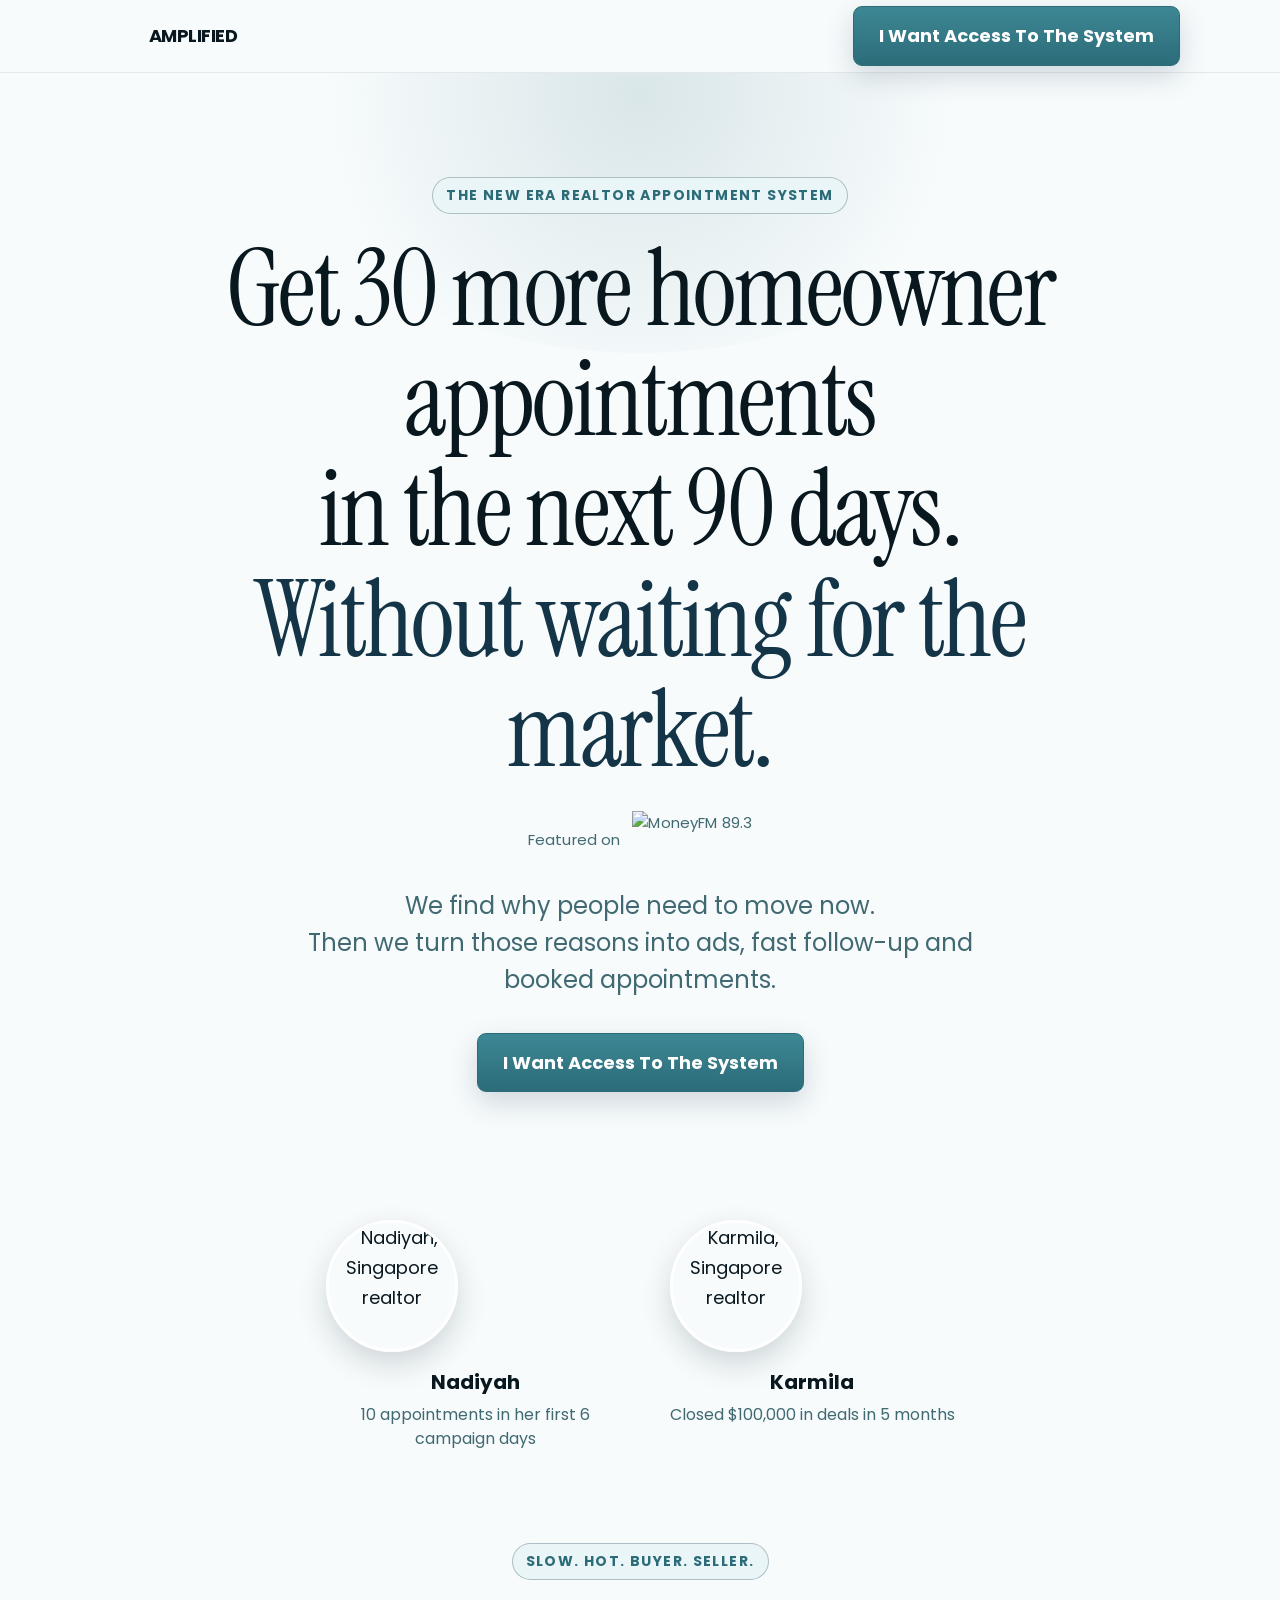
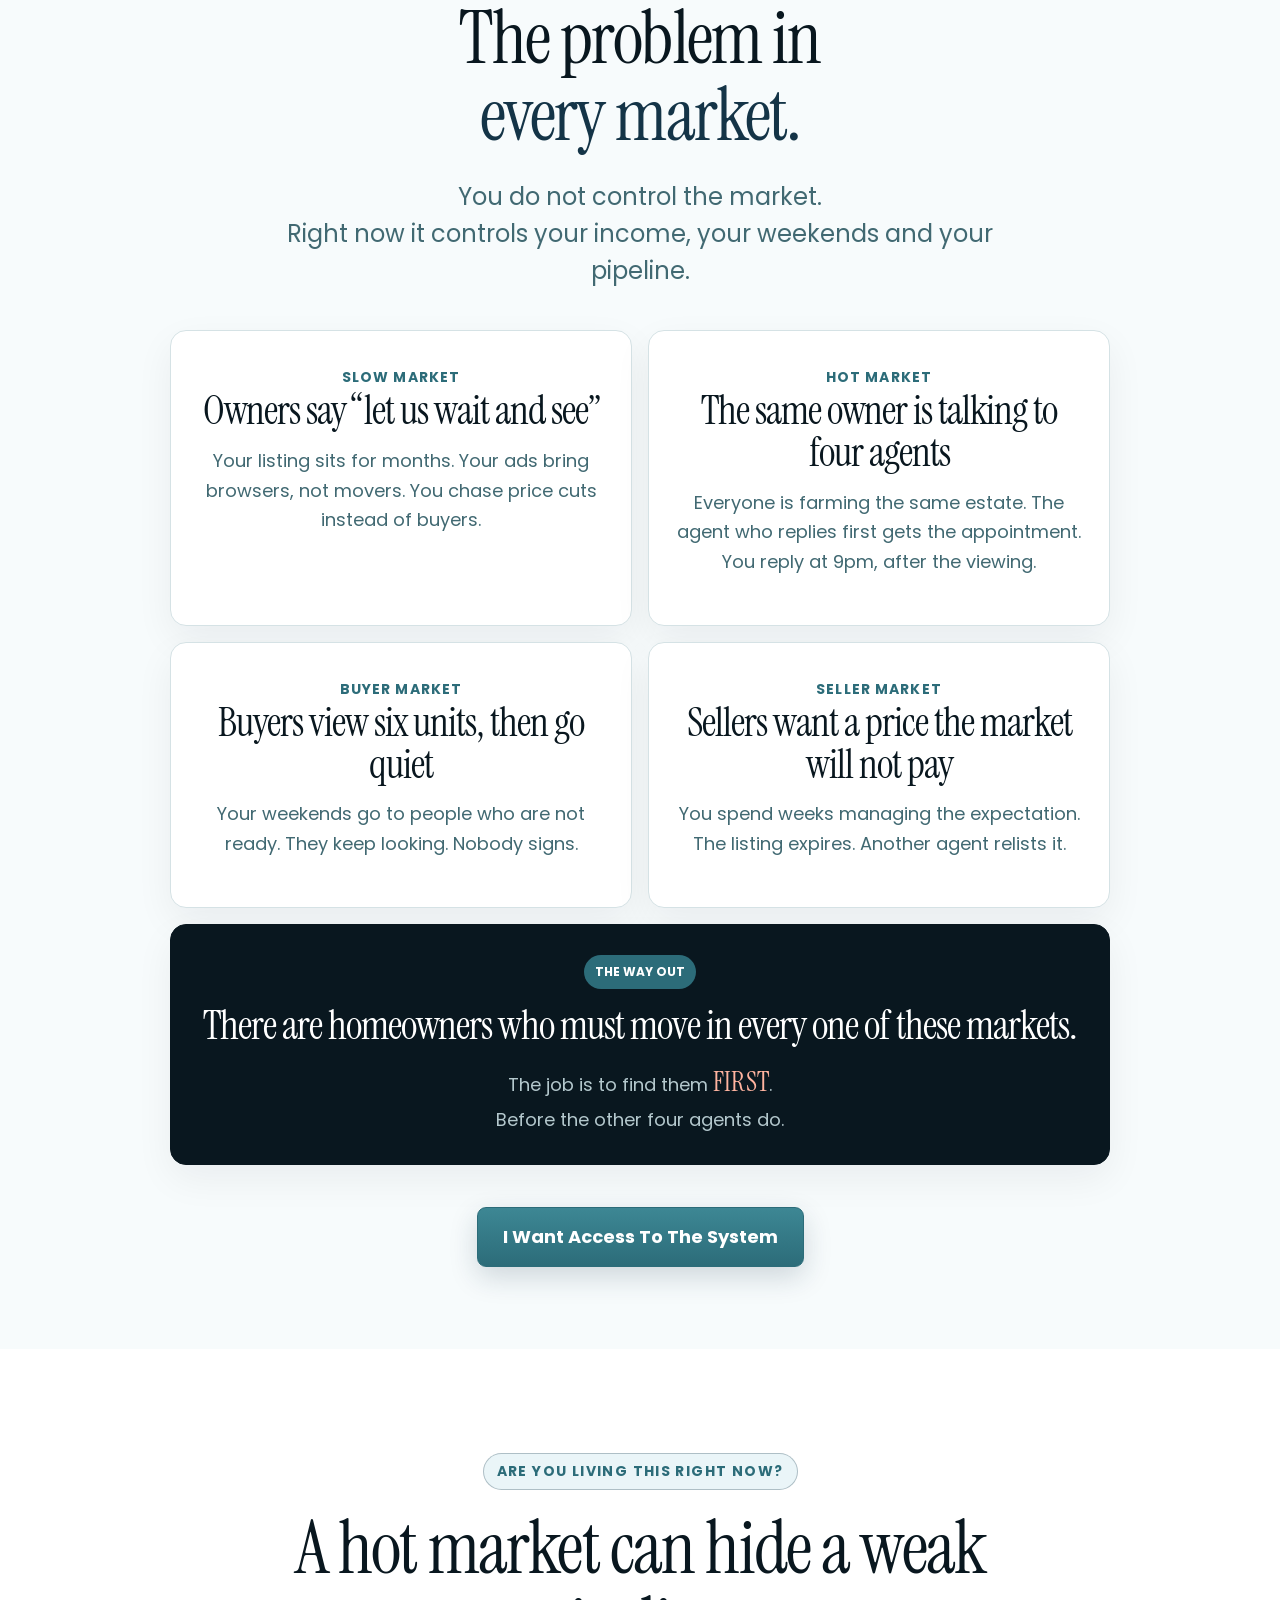
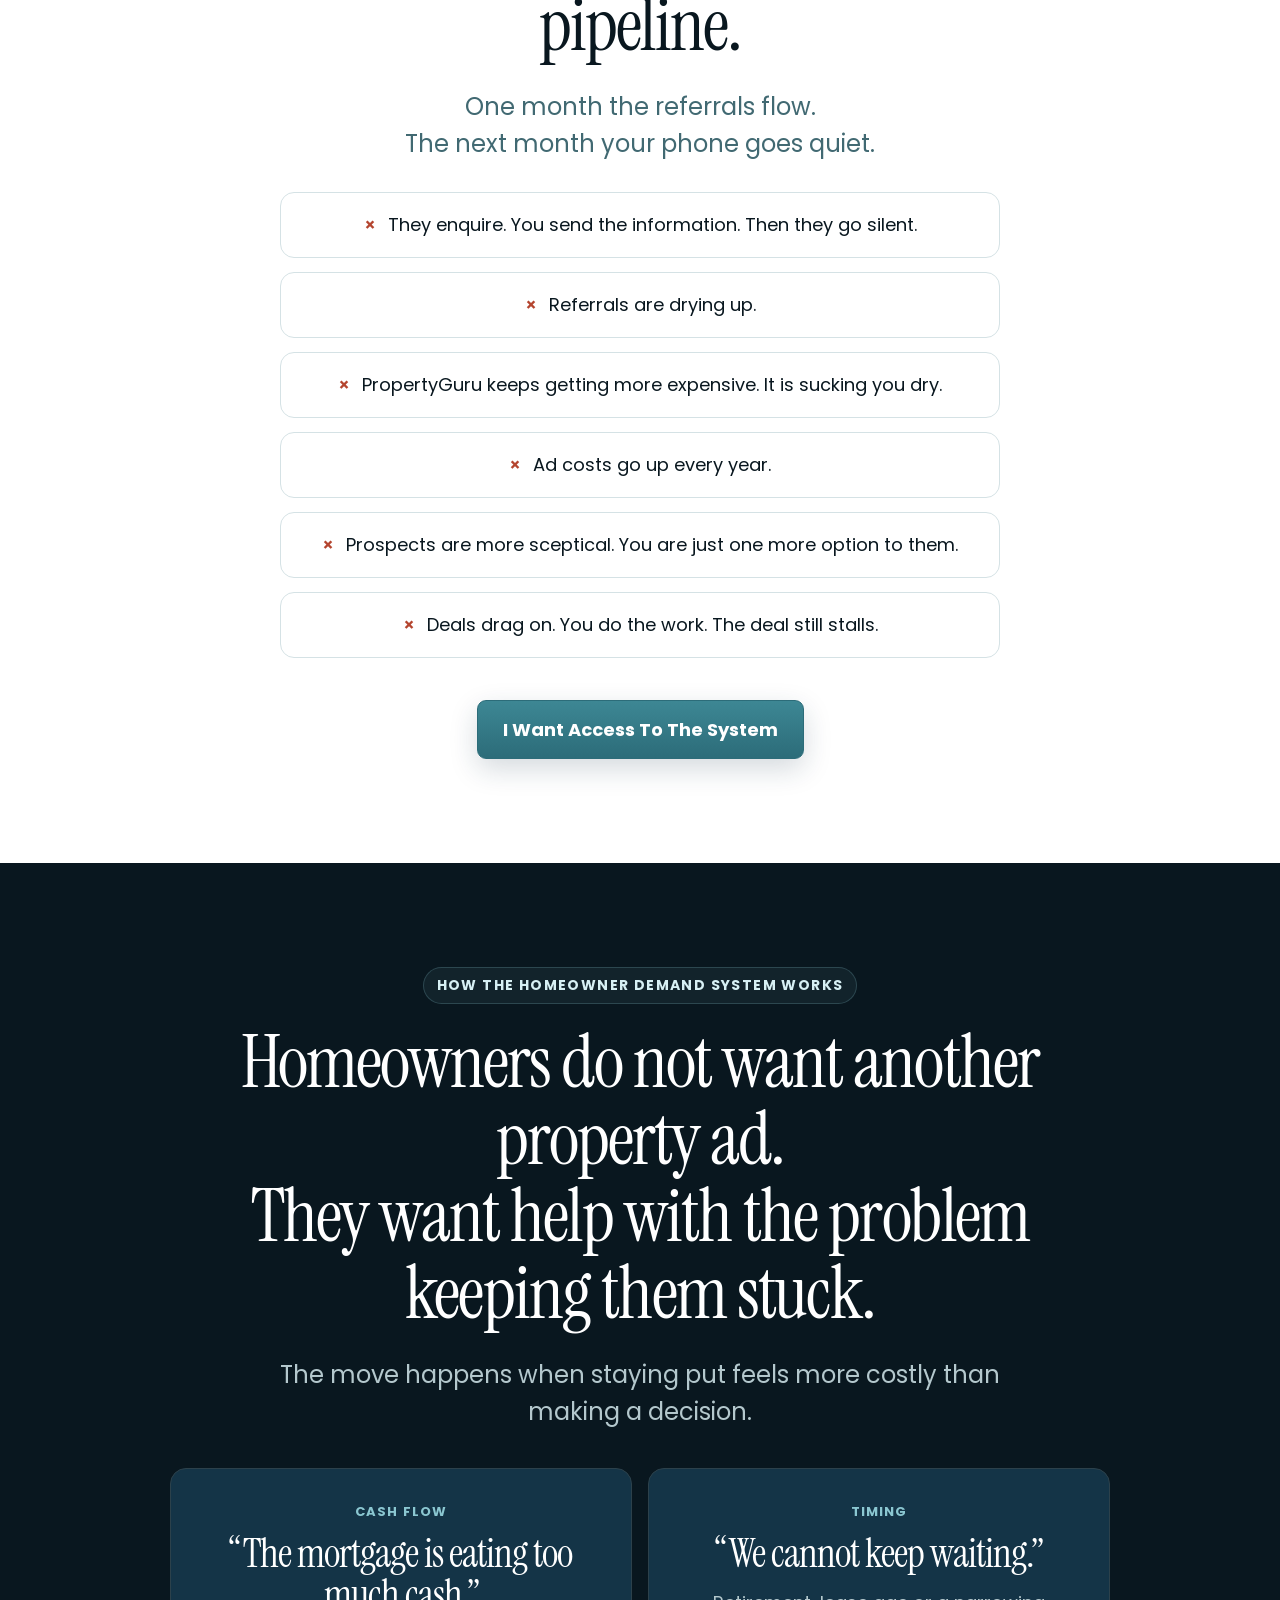
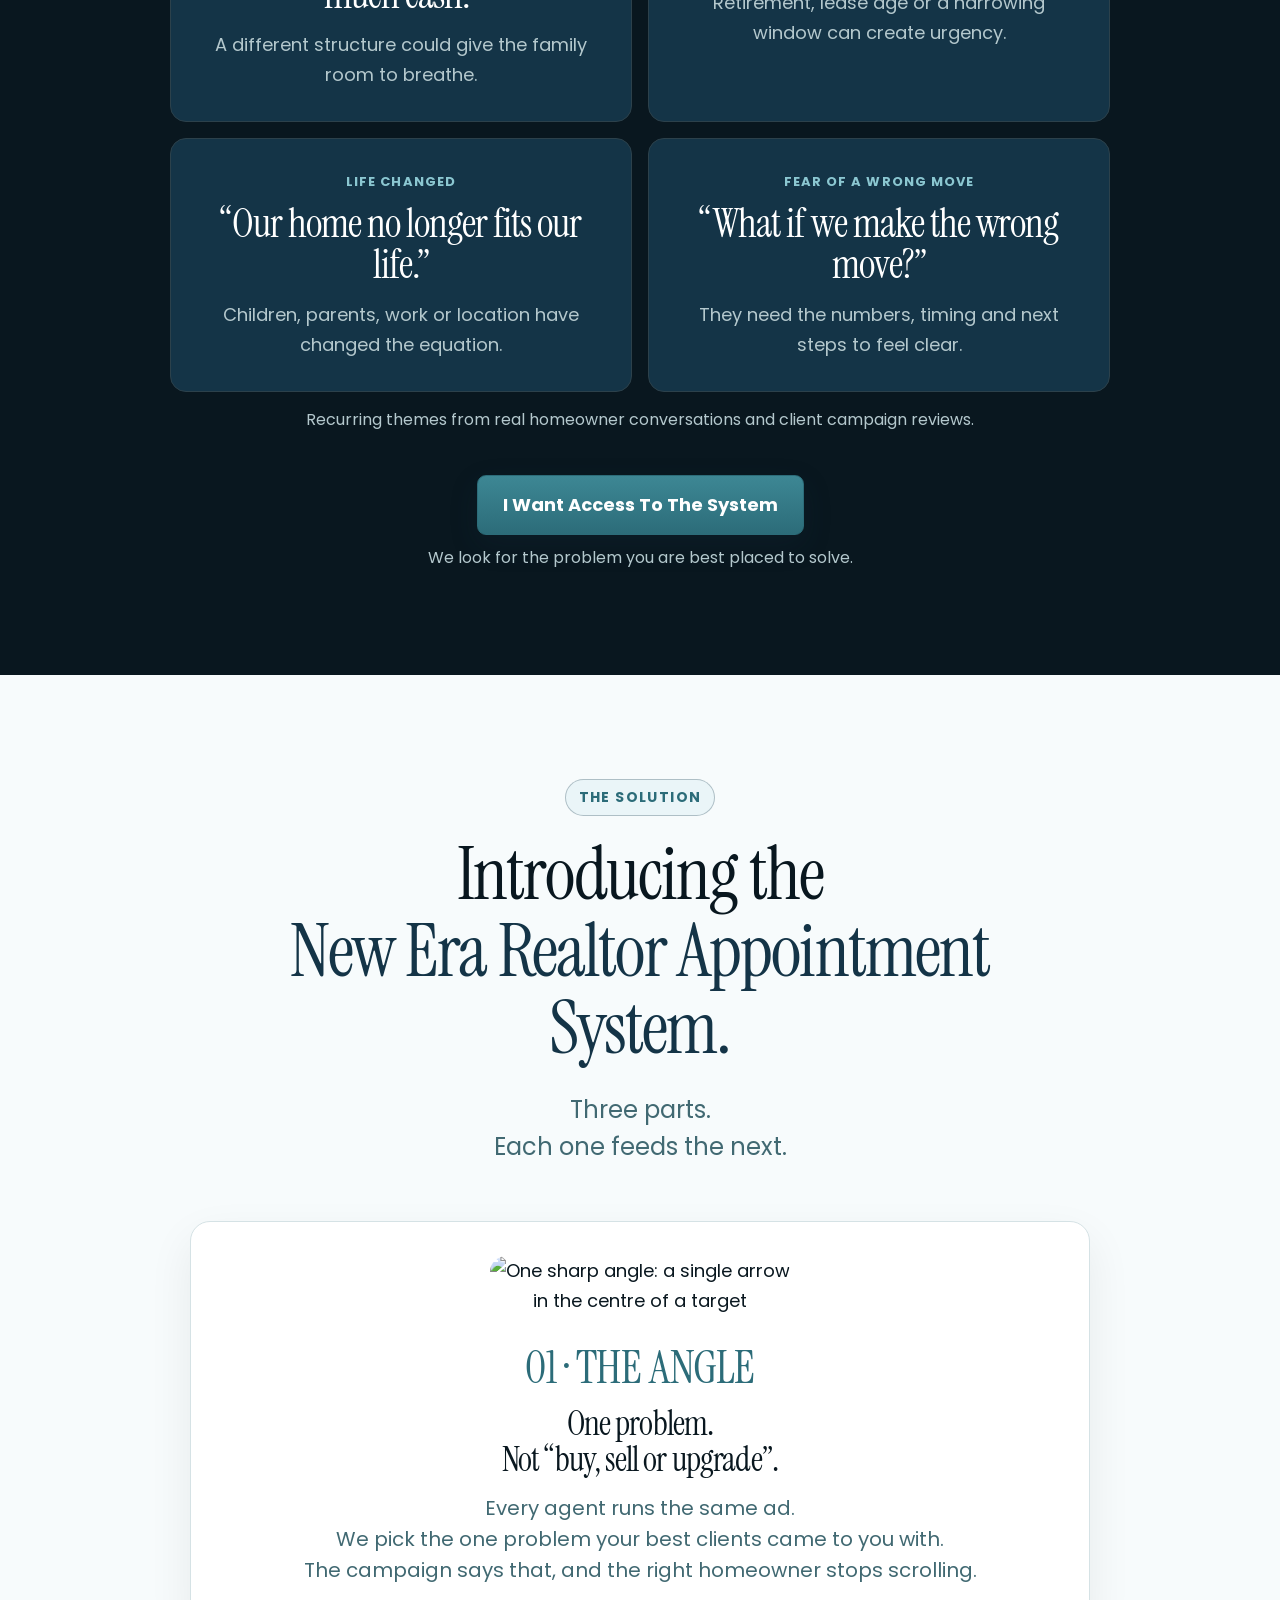
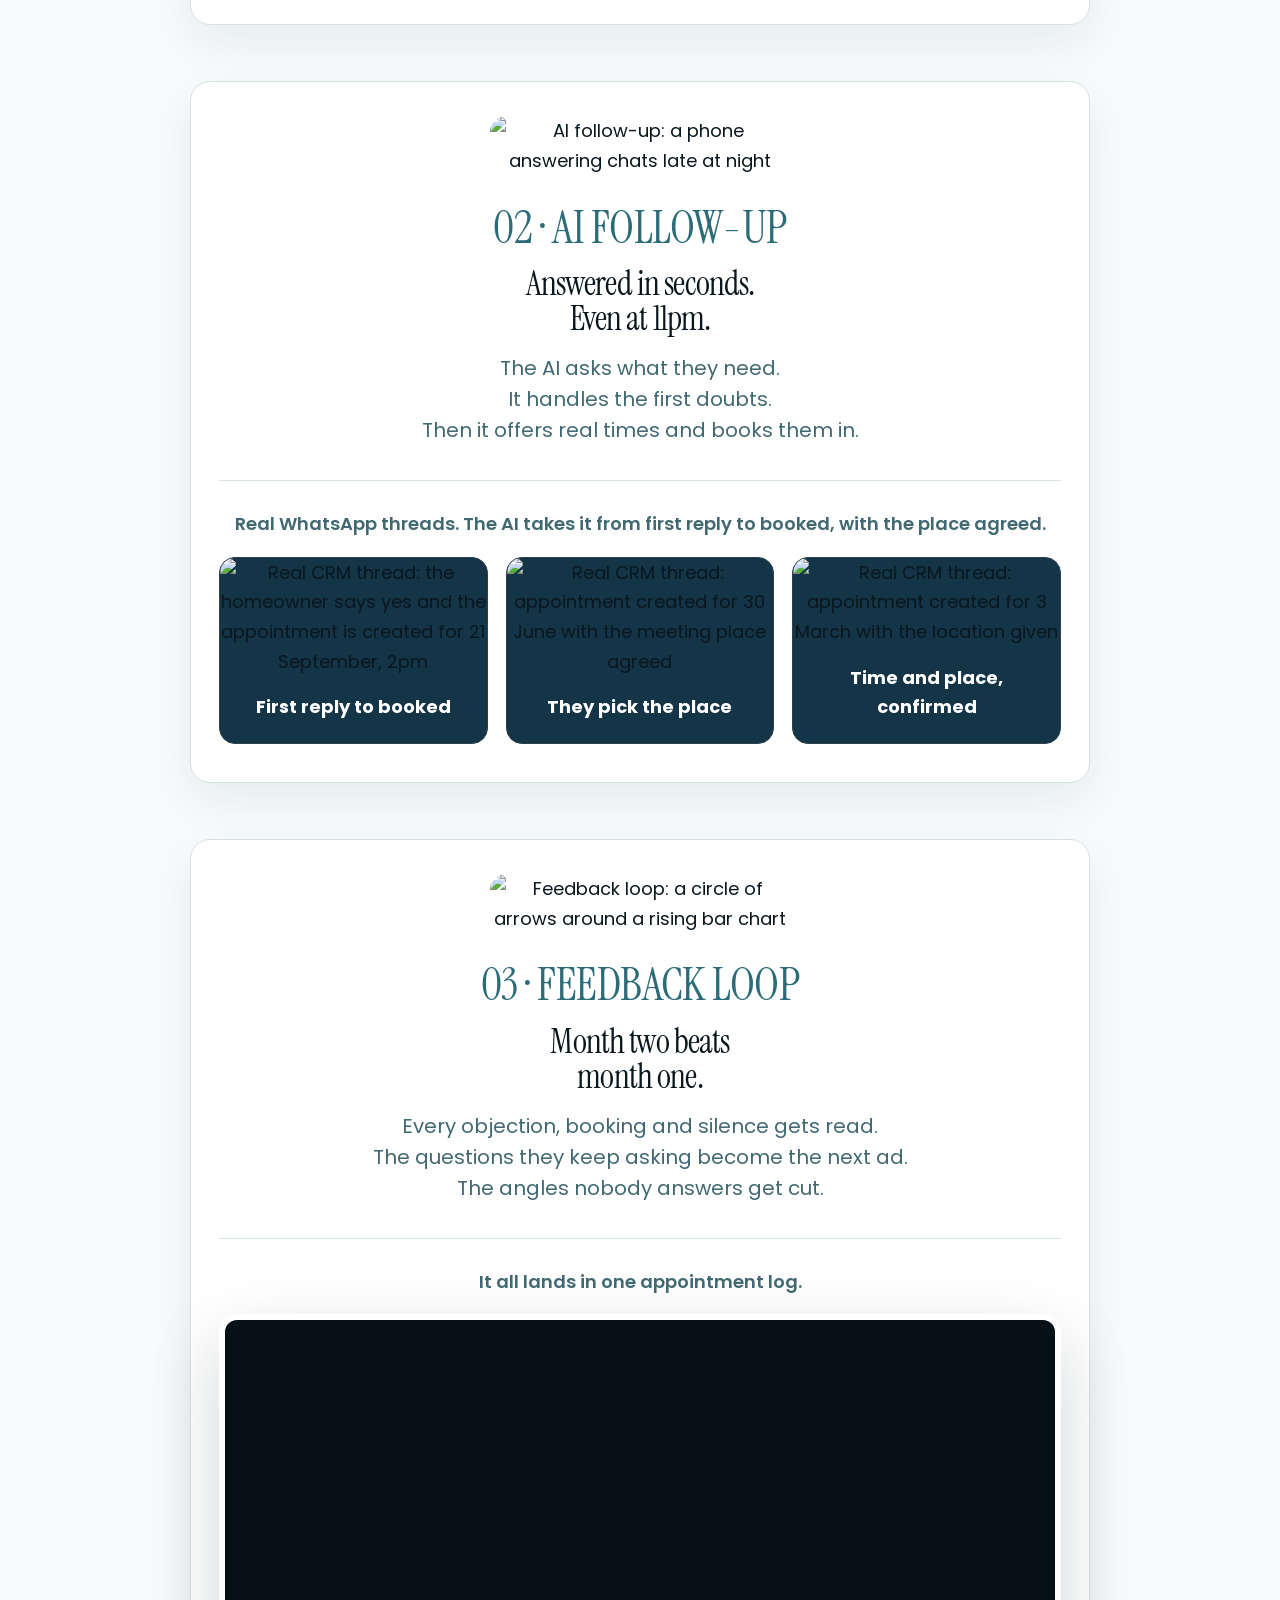
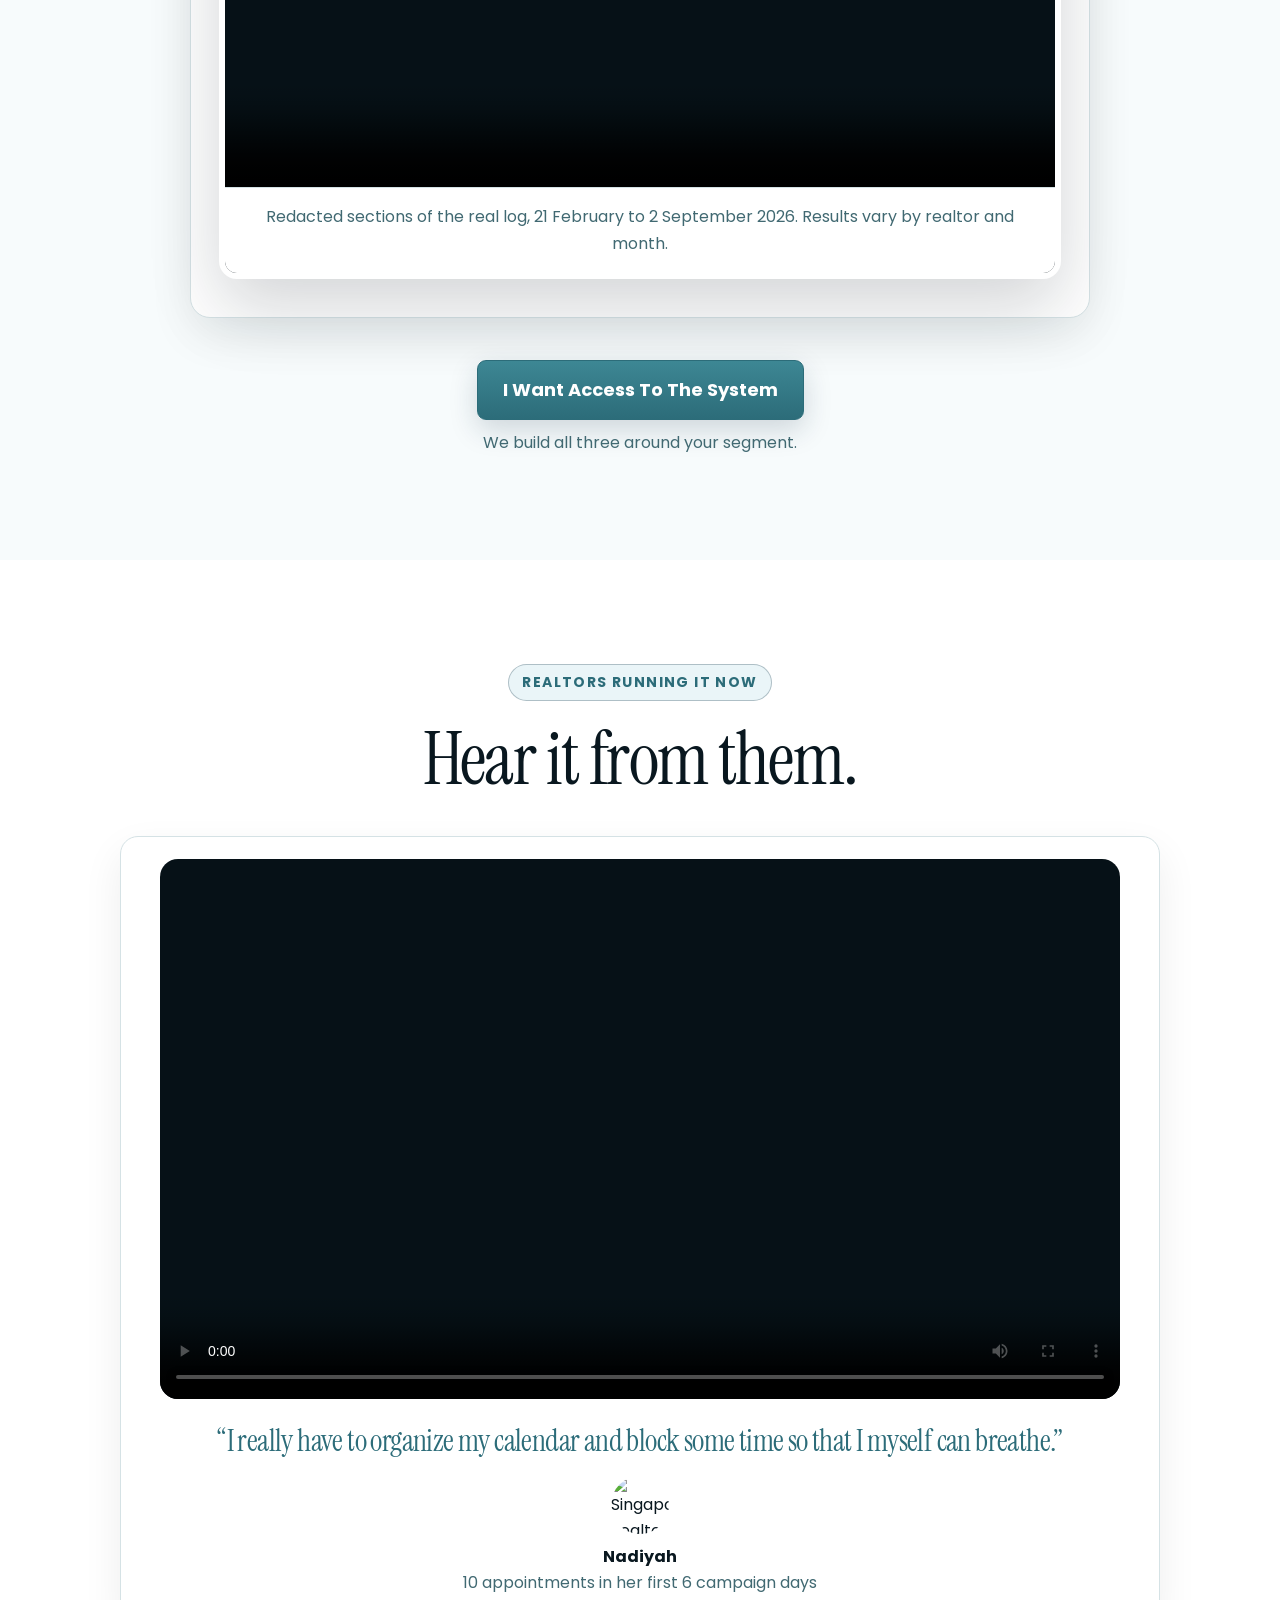
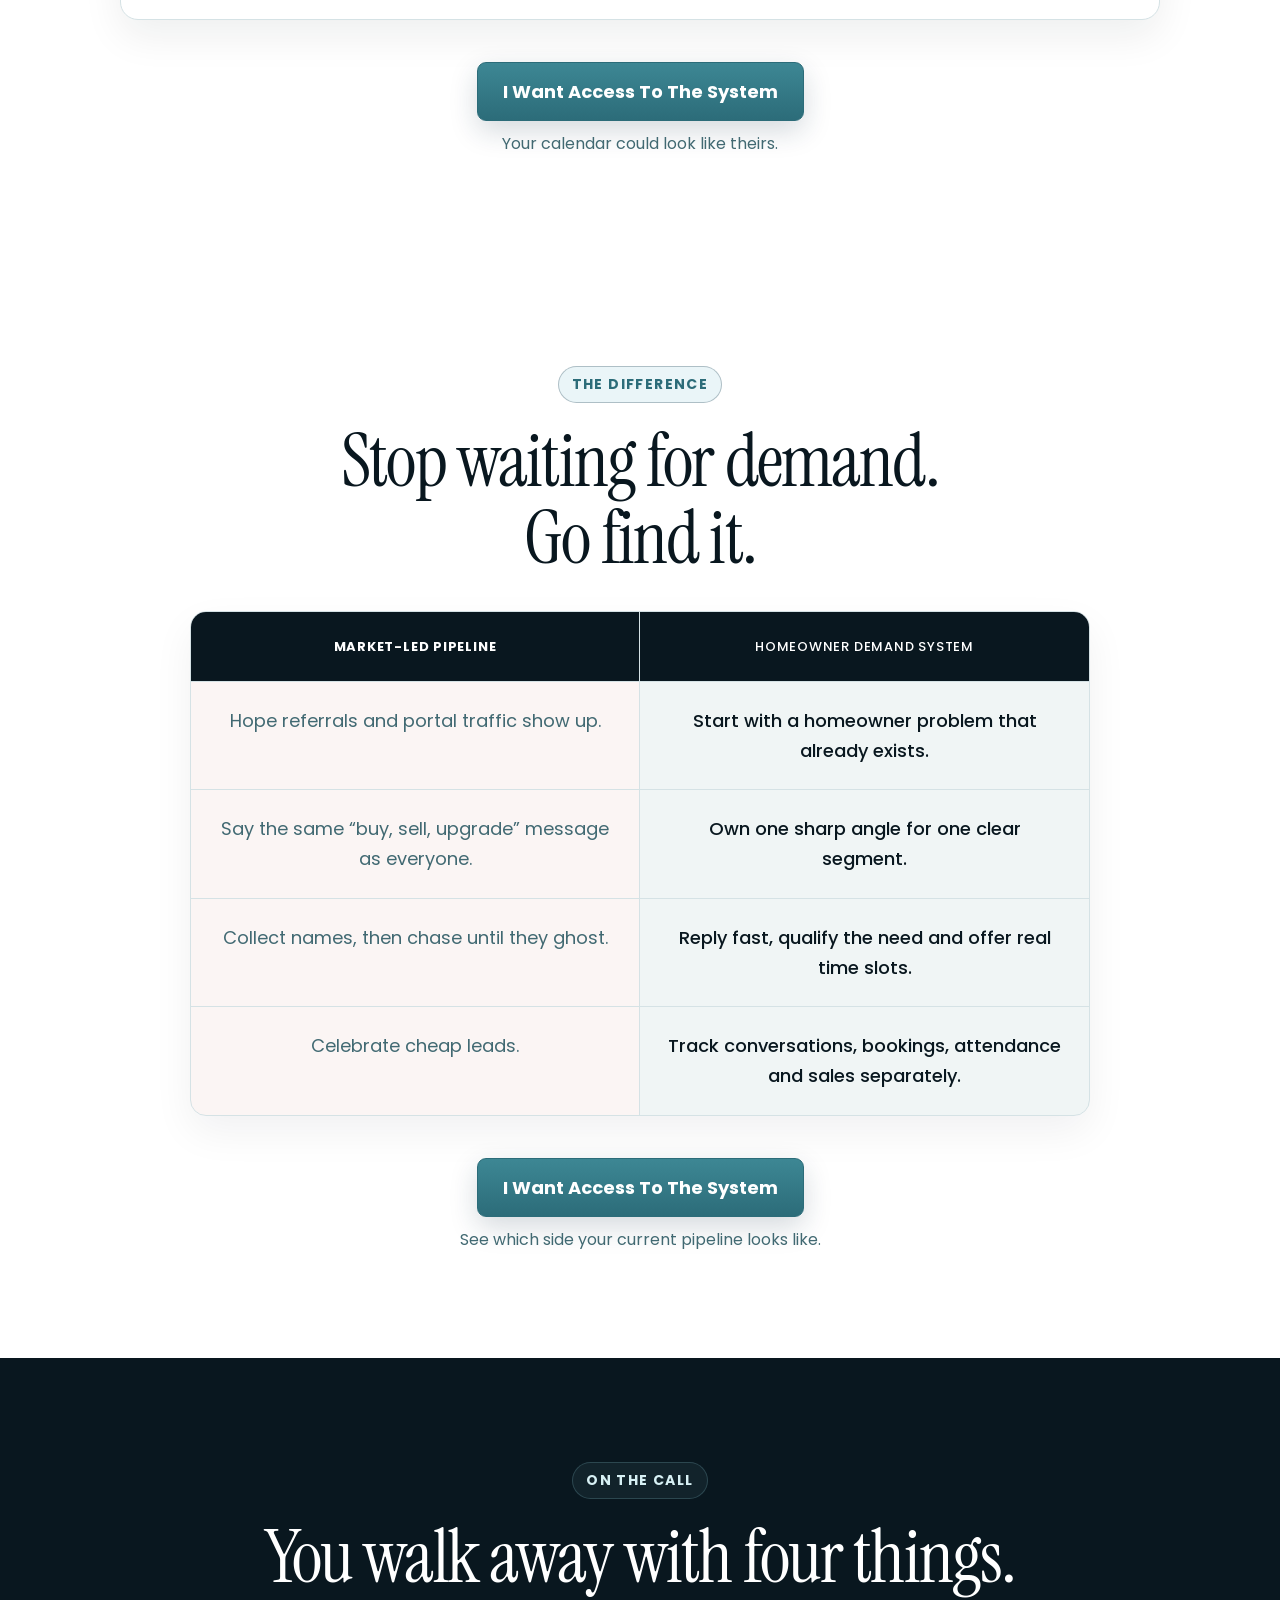
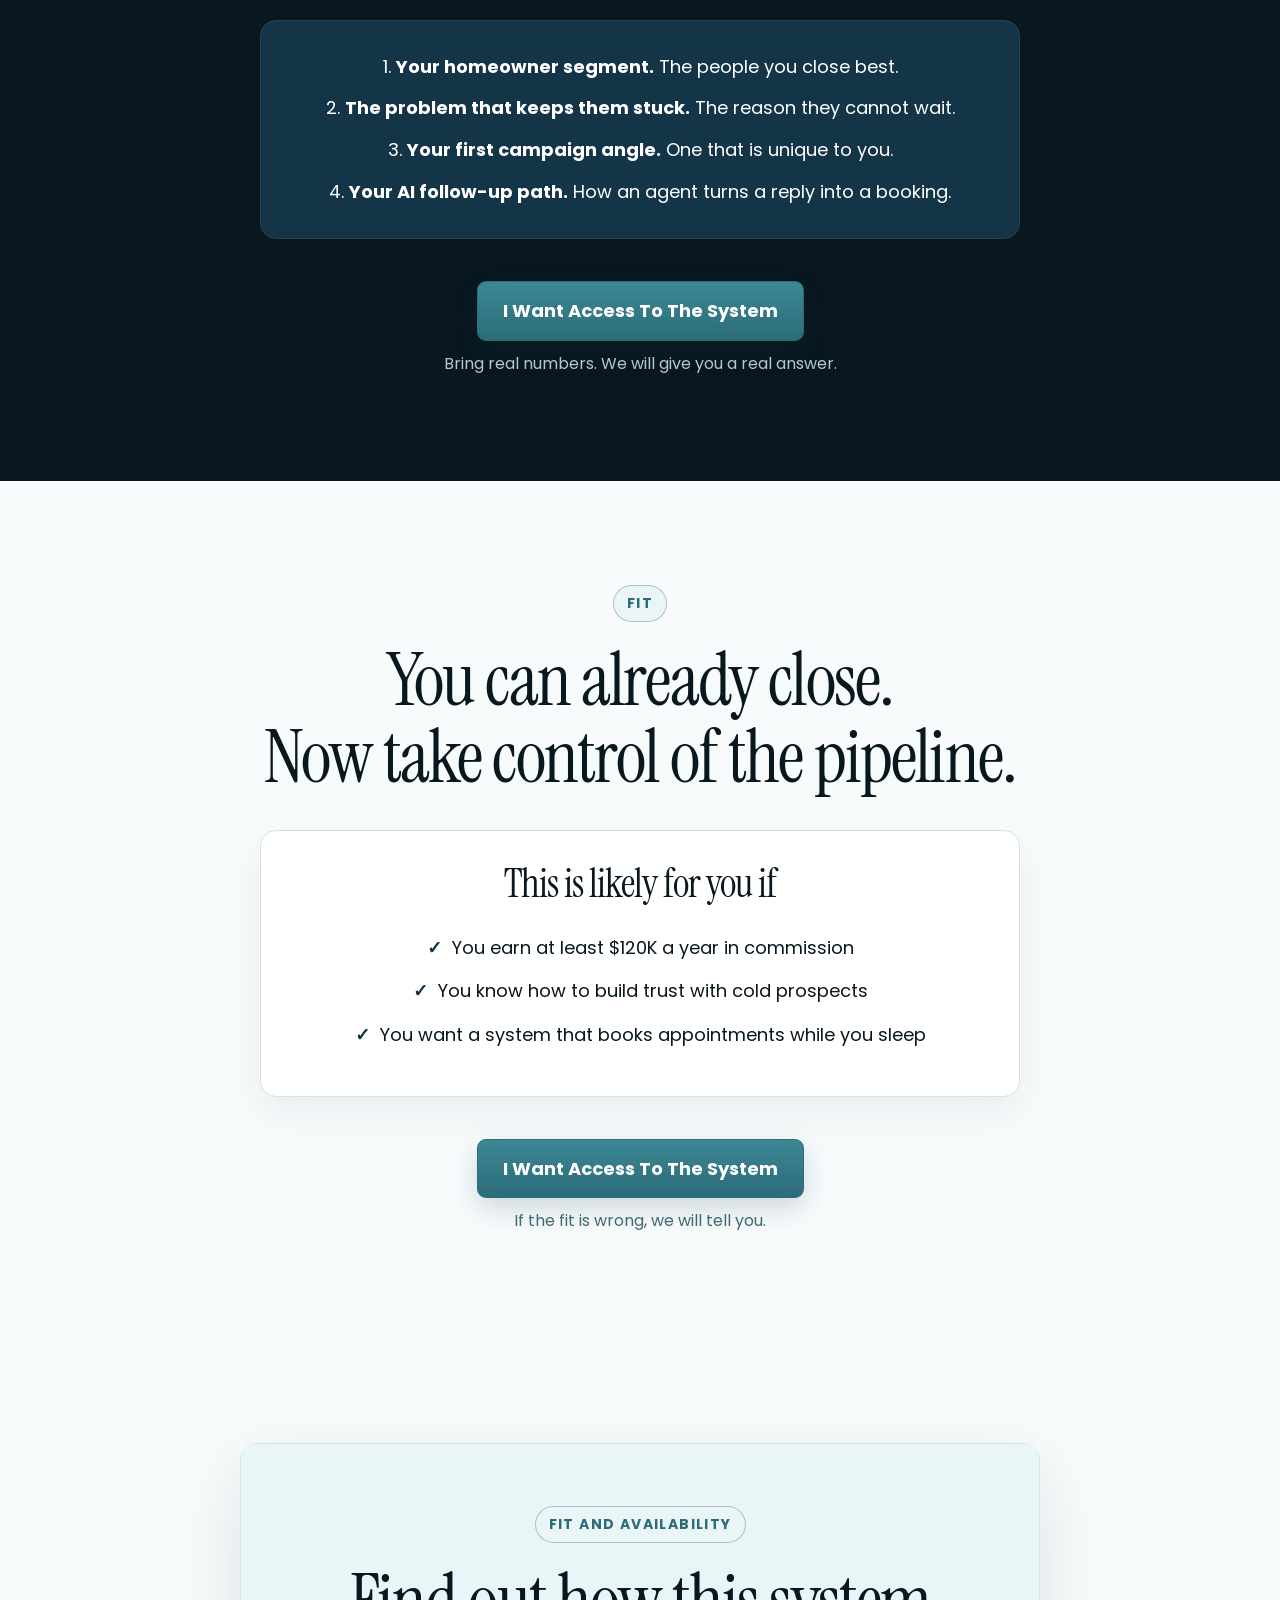
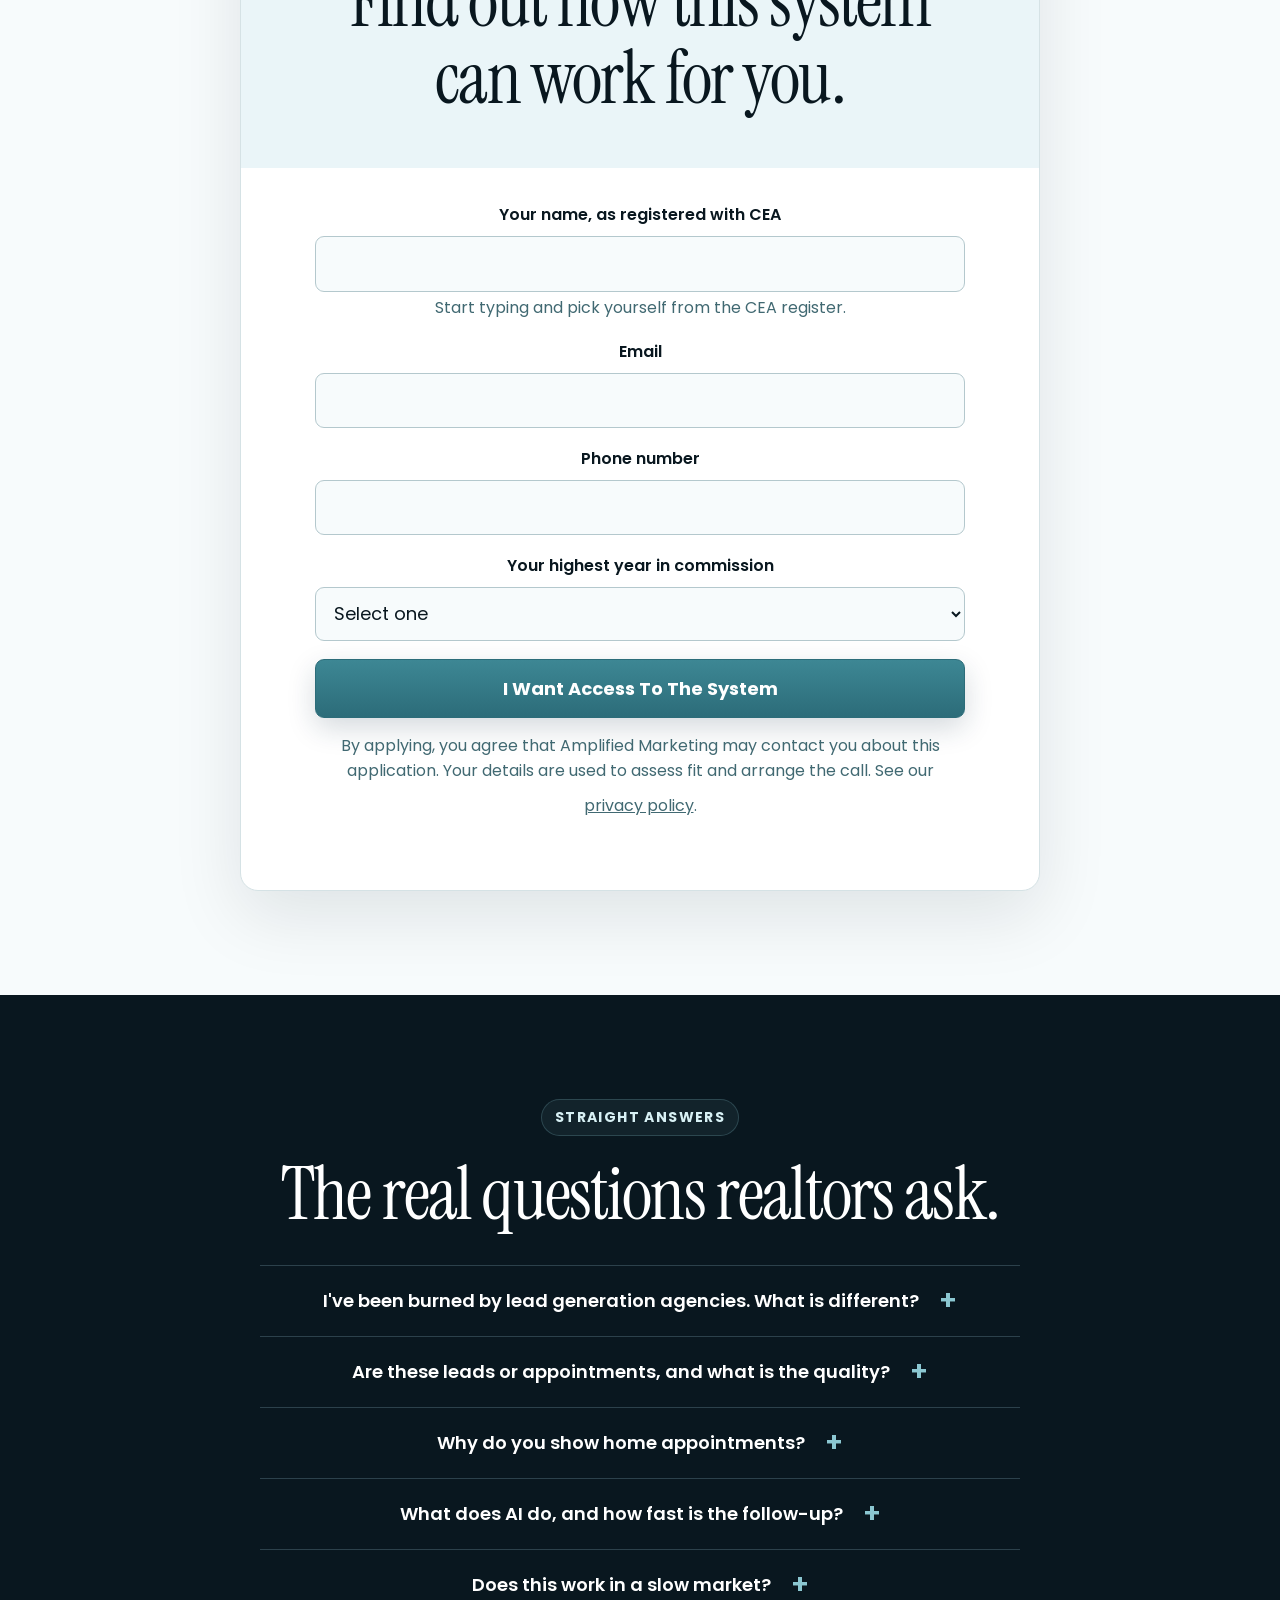
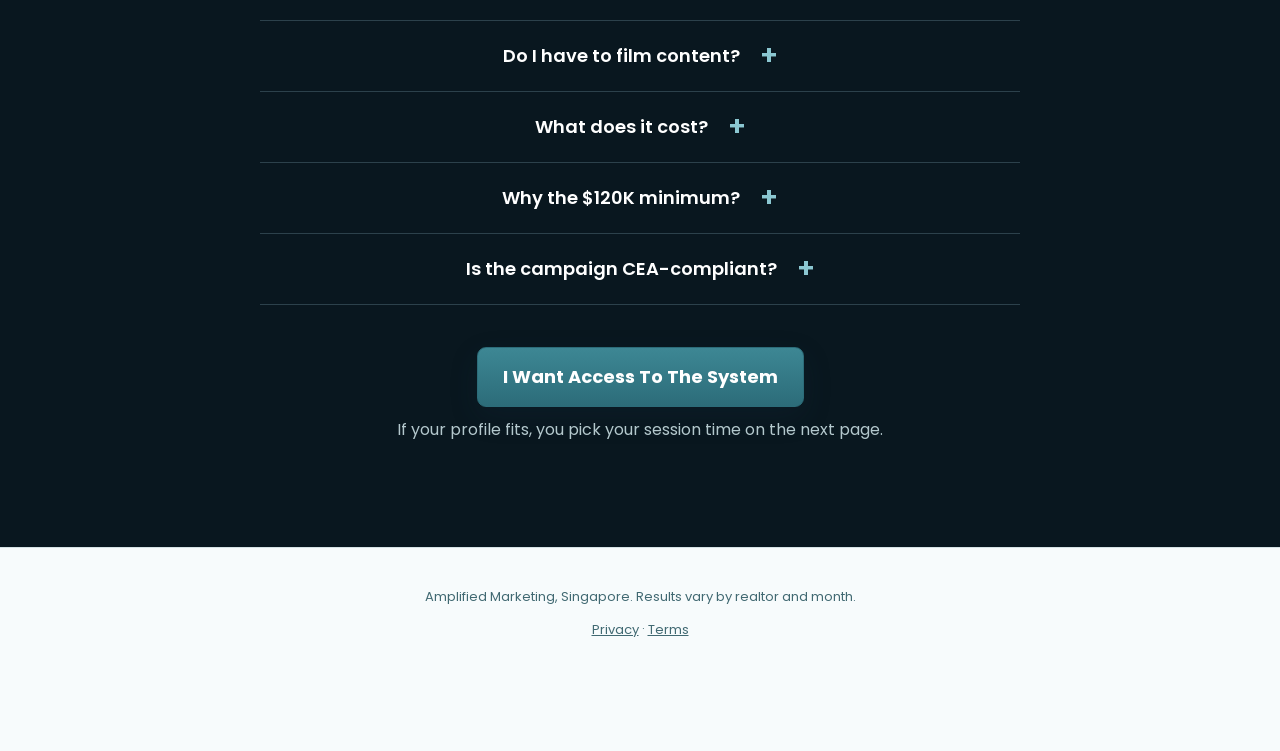
==== commit a1ed6043: "funnel edits: drop hero stats, centred circles, bigger step numbers, caption trim, appointment log b" ====
--- a/lovable/index.html
+++ b/lovable/index.html
@@ -30,14 +30,6 @@
 <div class="actions">
 <a class="btn" href="#apply">I Want Access To The System</a>
 </div>
-<div aria-label="250 plus appointments booked" class="hero-stat">
-<strong>250+</strong>
-<span>booked appointments in five months, with qualified homeowners</span>
-</div>
-<div aria-label="Supporting results" class="hero-proof one">
-<div><strong>100%</strong><span>automated follow-up, from first reply to booked appointment</span></div>
-</div>
-</div>
 </header>
 <section aria-label="Realtors running this now" class="results-strip">
 <div class="container">
@@ -113,9 +105,9 @@
 <div class="step-proof">
 <p class="step-proof-title">Real WhatsApp threads. The AI takes it from first reply to booked, with the place agreed.</p>
 <div class="conversation-grid agreed" style="margin-top:38px">
-<figure class="conversation"><img alt="Real CRM thread: the homeowner says yes and the appointment is created for 21 September, 2pm" src="https://cdn.jsdelivr.net/gh/TrueIndigo1023/amplified-realtor-funnel@main/assets/convo_agreed_1.jpg"/><figcaption><b>First reply to booked</b>The AI confirms, they say yes, and the session is set for 21 September, 2pm at 523890.</figcaption></figure>
-<figure class="conversation"><img alt="Real CRM thread: appointment created for 30 June with the meeting place agreed" src="https://cdn.jsdelivr.net/gh/TrueIndigo1023/amplified-realtor-funnel@main/assets/convo_agreed_2.jpg"/><figcaption><b>They pick the place</b>Booked for 30 June, 10.30am, at Our Tampines Hub.</figcaption></figure>
-<figure class="conversation"><img alt="Real CRM thread: appointment created for 3 March with the location given" src="https://cdn.jsdelivr.net/gh/TrueIndigo1023/amplified-realtor-funnel@main/assets/convo_agreed_3.jpg"/><figcaption><b>Time and place, confirmed</b>Booked for 3 March, 10am, location given by the homeowner.</figcaption></figure>
+<figure class="conversation"><img alt="Real CRM thread: the homeowner says yes and the appointment is created for 21 September, 2pm" src="https://cdn.jsdelivr.net/gh/TrueIndigo1023/amplified-realtor-funnel@main/assets/convo_agreed_1.jpg"/><figcaption><b>First reply to booked</b></figcaption></figure>
+<figure class="conversation"><img alt="Real CRM thread: appointment created for 30 June with the meeting place agreed" src="https://cdn.jsdelivr.net/gh/TrueIndigo1023/amplified-realtor-funnel@main/assets/convo_agreed_2.jpg"/><figcaption><b>They pick the place</b></figcaption></figure>
+<figure class="conversation"><img alt="Real CRM thread: appointment created for 3 March with the location given" src="https://cdn.jsdelivr.net/gh/TrueIndigo1023/amplified-realtor-funnel@main/assets/convo_agreed_3.jpg"/><figcaption><b>Time and place, confirmed</b></figcaption></figure>
 </div>
 </div>
 </article>
@@ -125,6 +117,13 @@
 <p class="number">03 &middot; FEEDBACK LOOP</p>
 <h3>Month two beats<br/>month one.</h3>
 <p class="lede">Every objection, booking and silence gets read.<br/>The questions they keep asking become the next ad.<br/>The angles nobody answers get cut.</p>
+<div class="step-proof">
+<p class="step-proof-title">It all lands in one appointment log.</p>
+<div class="media-frame">
+<video controls="" muted="" playsinline="" poster="https://cdn.jsdelivr.net/gh/TrueIndigo1023/amplified-realtor-funnel@main/assets/real_sheet_poster.jpg" preload="metadata" src="https://cdn.jsdelivr.net/gh/TrueIndigo1023/amplified-realtor-funnel@main/video/real_sheet.mp4"></video>
+<div class="media-caption">Redacted sections of the real log, 21 February to 2 September 2026. Results vary by realtor and month.</div>
+</div>
+</div>
 </article>
 
 <div class="section-cta"><a class="btn" href="#apply">I Want Access To The System</a><p class="cta-note">We build all three around your segment.</p></div>
@@ -142,13 +141,6 @@
 <div class="testimonial-by"><img alt="Singapore realtor speaking in the video" src="https://cdn.jsdelivr.net/gh/TrueIndigo1023/amplified-realtor-funnel@main/assets/nadiyah_face.jpg"/><div><strong>Nadiyah</strong><br/><span class="fine">10 appointments in her first 6 campaign days</span></div></div>
 </figcaption>
 </figure>
-<figure class="client-card">
-<div class="media-frame"><video controls="" playsinline="" poster="https://cdn.jsdelivr.net/gh/TrueIndigo1023/amplified-realtor-funnel@main/assets/karmila_poster.jpg" preload="metadata" src="https://cdn.jsdelivr.net/gh/TrueIndigo1023/amplified-realtor-funnel@main/assets/karmila_testimonial.mp4"></video></div>
-<figcaption>
-<p class="quote small">“Deals worth hundred thousand dollars.”</p>
-<div class="testimonial-by"><img alt="Karmila, Singapore realtor" src="https://cdn.jsdelivr.net/gh/TrueIndigo1023/amplified-realtor-funnel@main/assets/karmila_face.jpg"/><div><strong>Karmila</strong><br/><span class="fine">Three years in the industry, PropNex</span></div></div>
-</figcaption>
-</figure>
 </div>
 <div class="section-cta"><a class="btn" href="#apply">I Want Access To The System</a><p class="cta-note">Your calendar could look like theirs.</p></div>
 </div>
@@ -185,8 +177,7 @@
 <section aria-labelledby="apply-title" class="section" id="apply">
 <div class="container form-shell">
 <div class="form-copy">
-<p class="eyebrow">Fit and availability</p><h2 id="apply-title">Find out how this system can work for you.</h2><p class="muted">Four quick fields.<br/>If you fit, you pick your session time straight away.</p>
-<ul class="checklist"><li>Built for full-time Singapore realtors</li><li>Entry point: $120K a year in commission</li></ul>
+<p class="eyebrow">Fit and availability</p><h2 id="apply-title">Find out how this system can work for you.</h2>
 </div>
 <form class="form-body" id="application-form" novalidate="">
 <div class="error-summary" id="error-summary" role="alert" tabindex="-1"></div>
--- a/lovable/styles.css
+++ b/lovable/styles.css
@@ -325,3 +325,12 @@
 @media (max-width: 900px) { .step-proof .conversation-grid { grid-template-columns: 1fr; } }
 @media (max-width: 680px) { .step { padding: 26px 16px 30px; } .step > img { max-width: 260px; } }
 .hot { font-family: var(--display); font-size: 1.5em; font-style: normal; letter-spacing: .01em; }
+
+/* 2026-09-20: step hierarchy, the step number leads and the headline follows */
+.step .number { font-family: var(--display); font-size: clamp(30px, 4.4vw, 46px); font-weight: 400; letter-spacing: -.01em; line-height: 1.1; color: var(--teal); margin-bottom: 14px; }
+.step h3 { font-size: clamp(26px, 3.2vw, 34px); color: var(--ink); margin-bottom: 16px; }
+.step .lede { font-size: clamp(17px, 1.9vw, 20px); color: var(--muted); }
+.step > img { max-width: 300px; margin-bottom: 26px; }
+.conversation figcaption { min-height: 0; padding: 16px 18px; }
+.conversation figcaption b { display: block; font-size: 18px; }
+@media (max-width: 680px) { .step .number { font-size: 30px; } .step h3 { font-size: 26px; } }
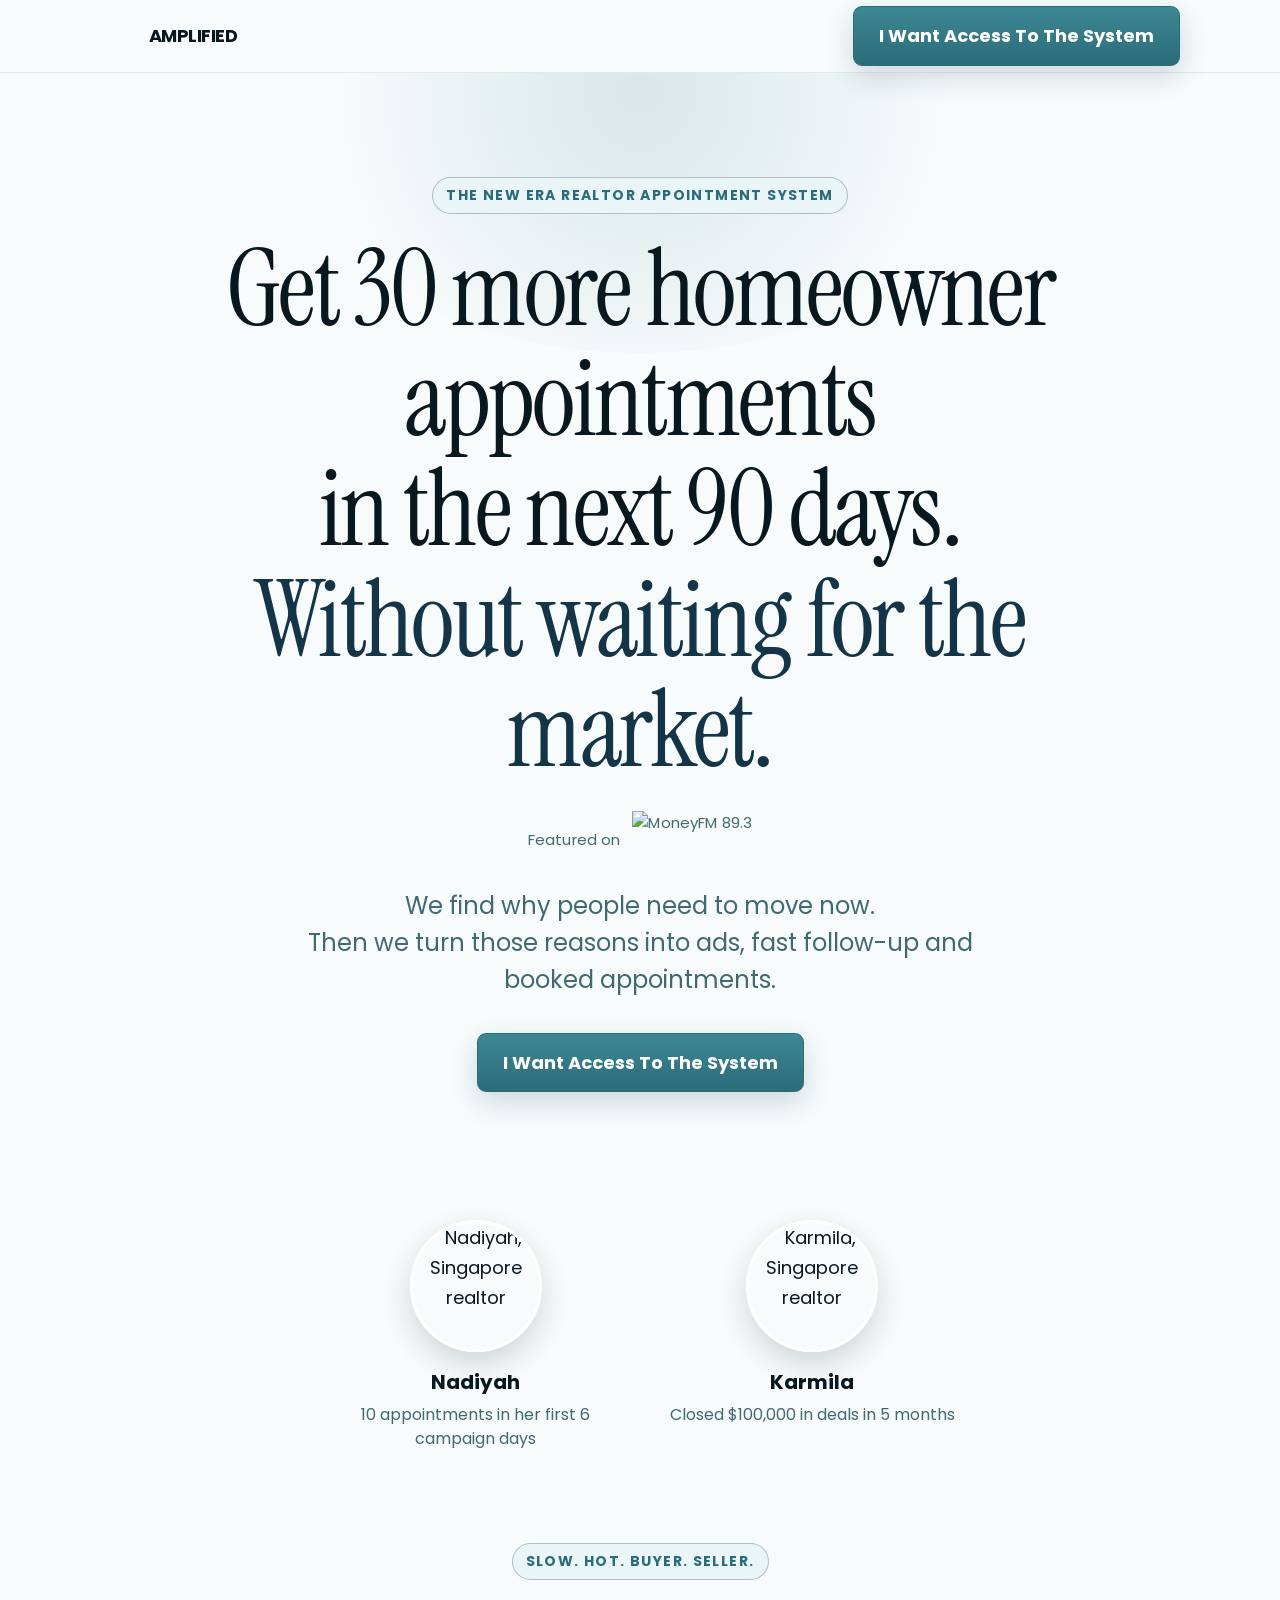
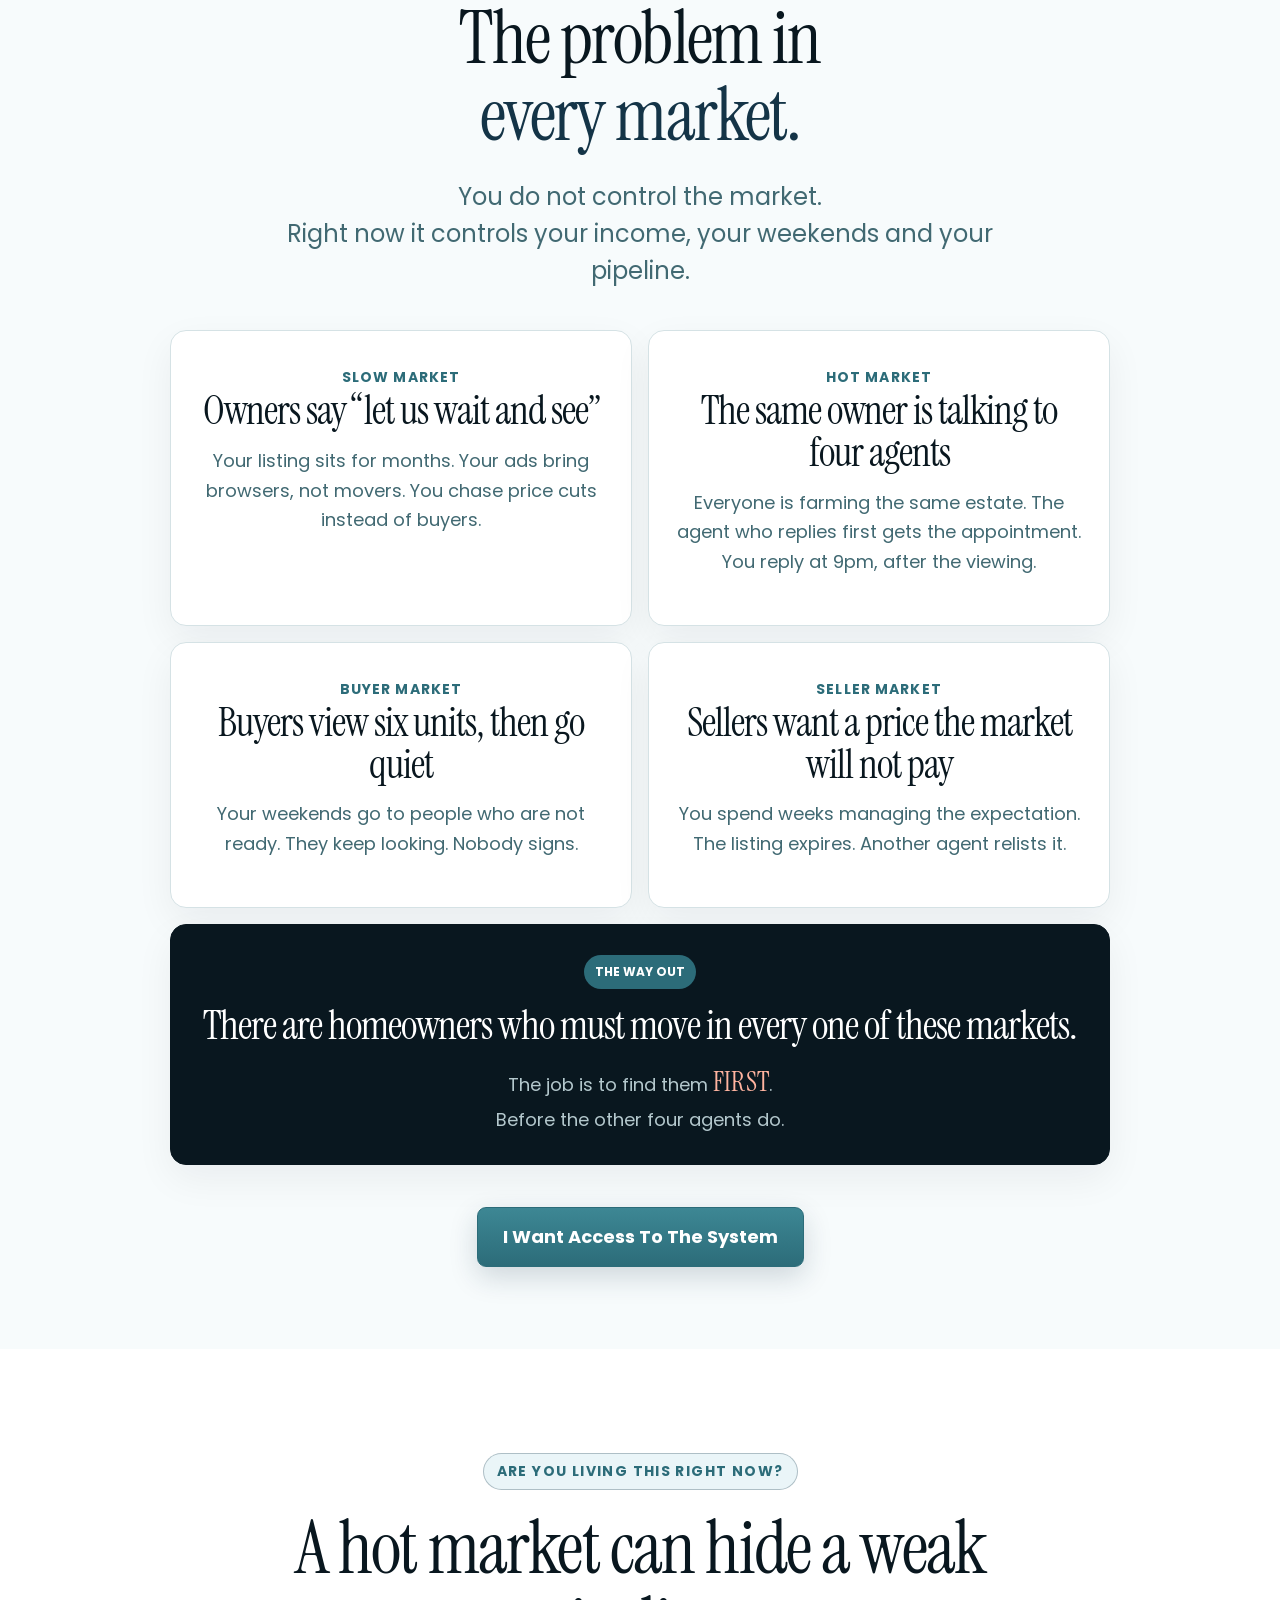
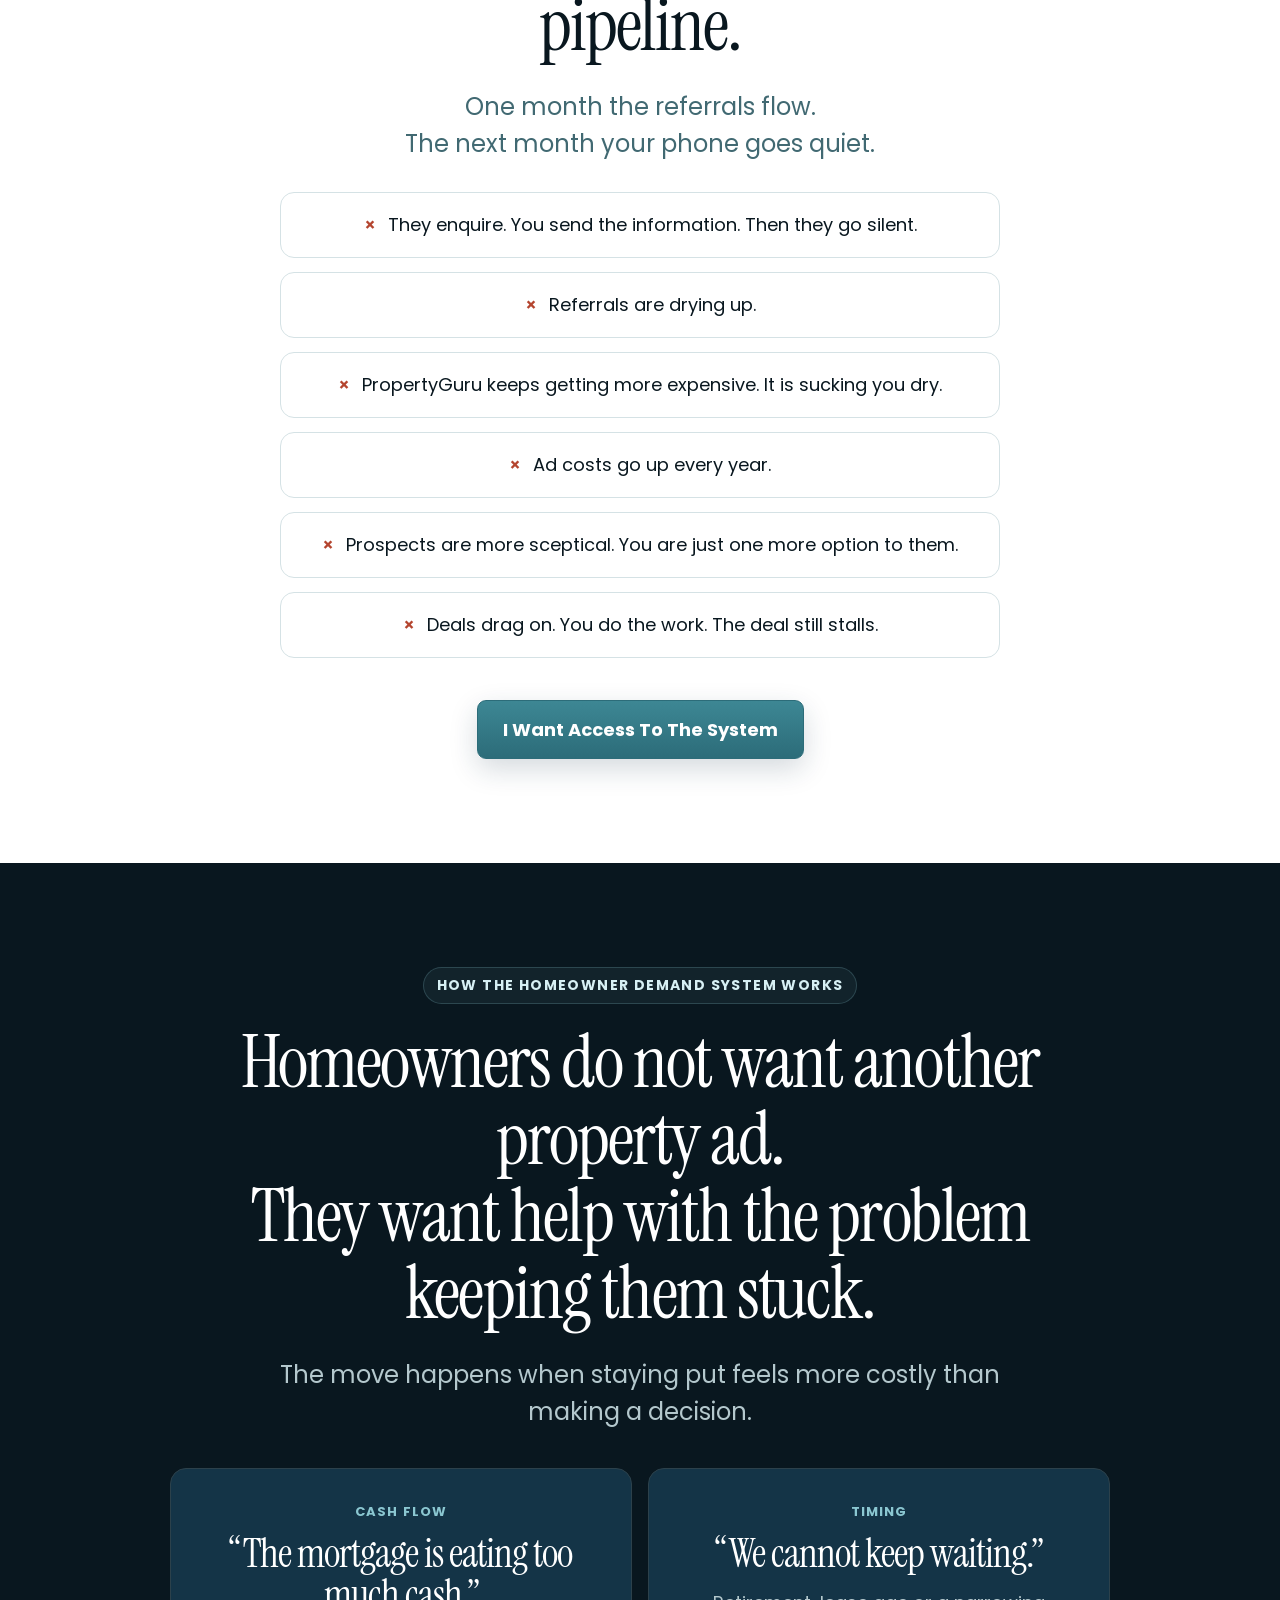
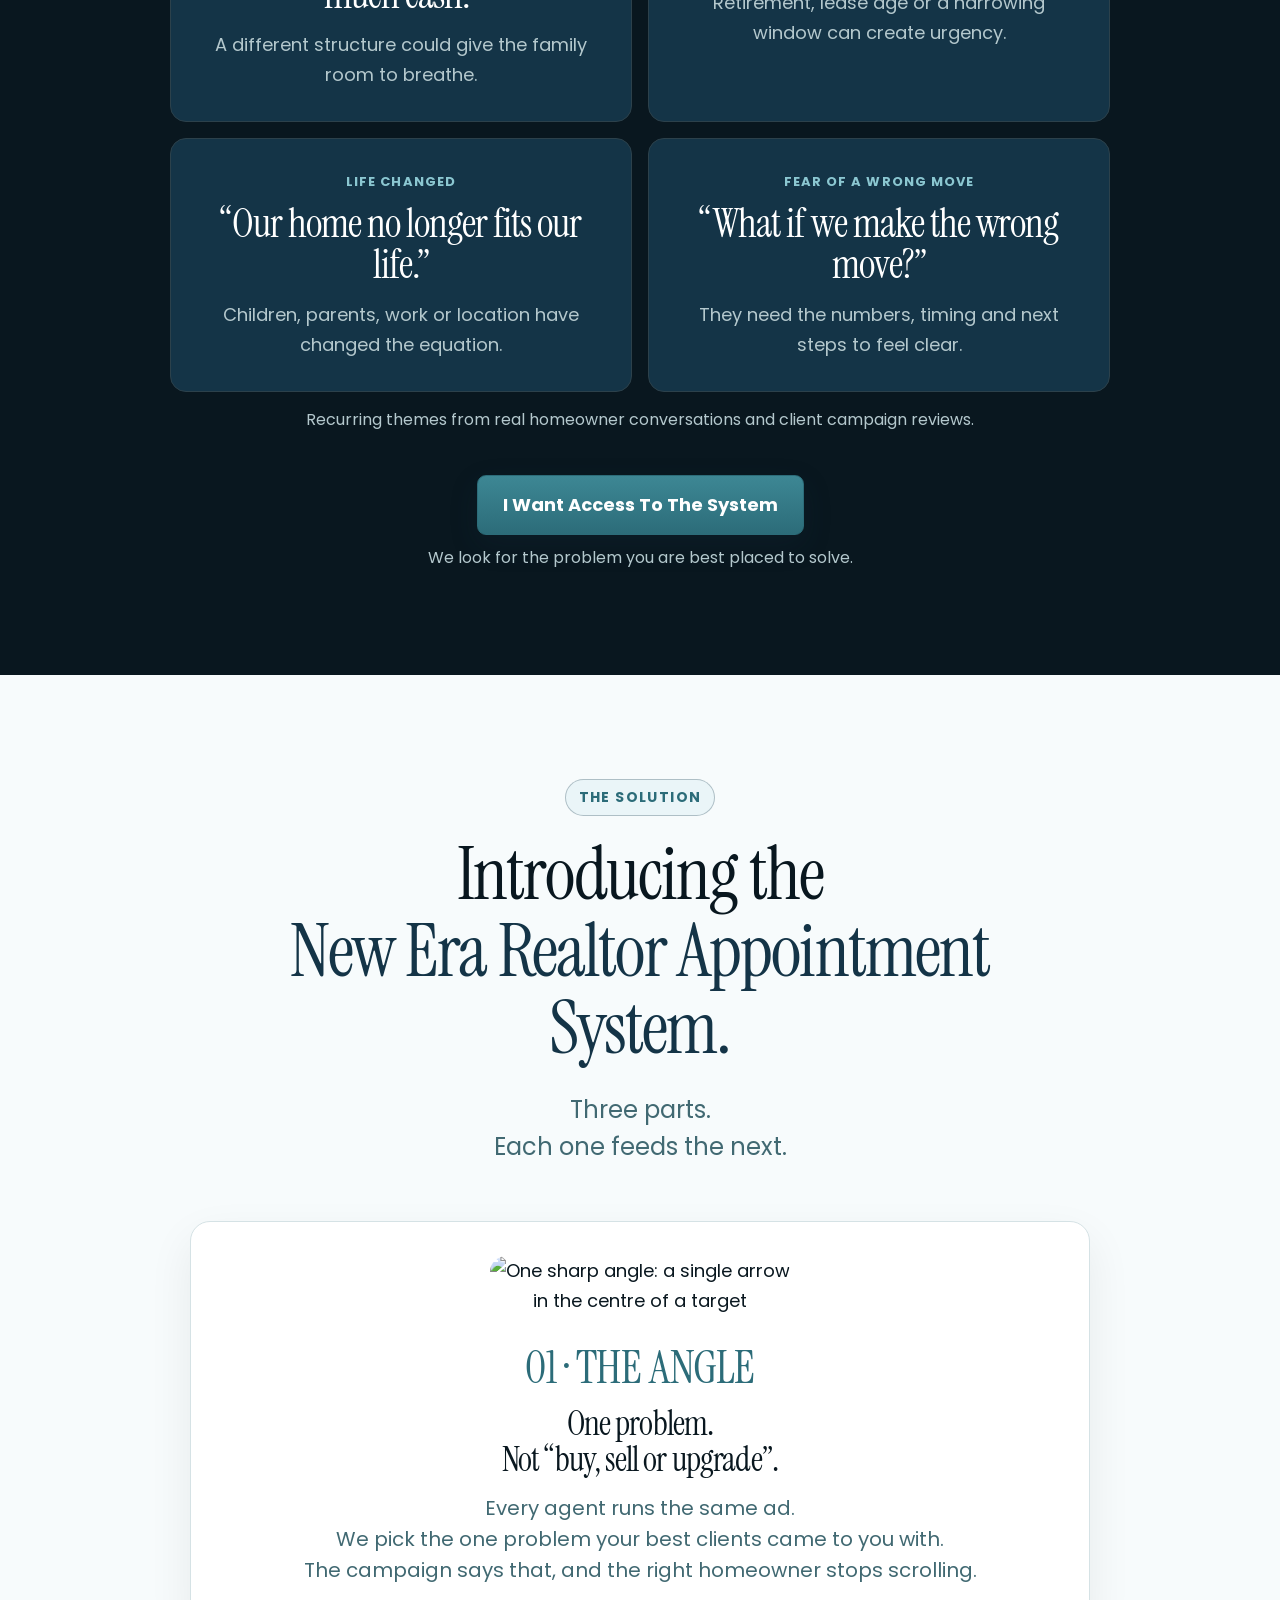
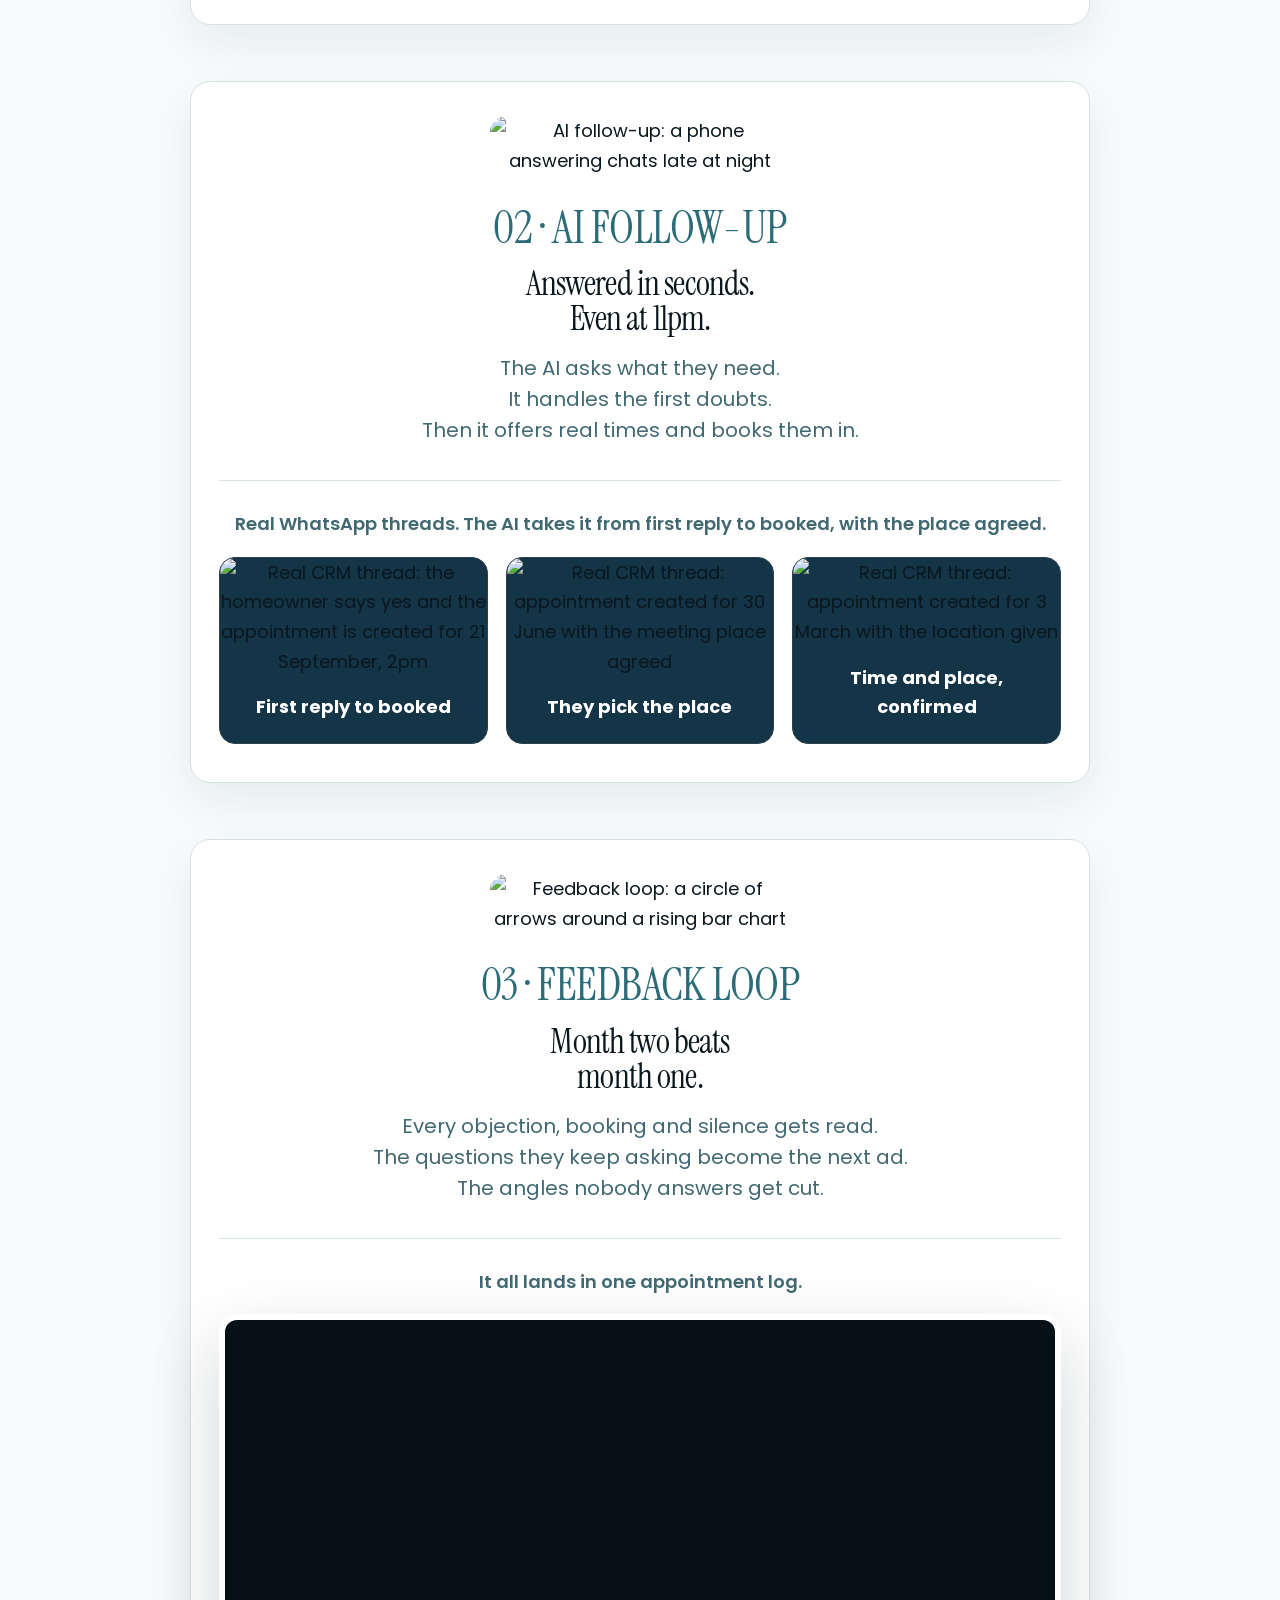
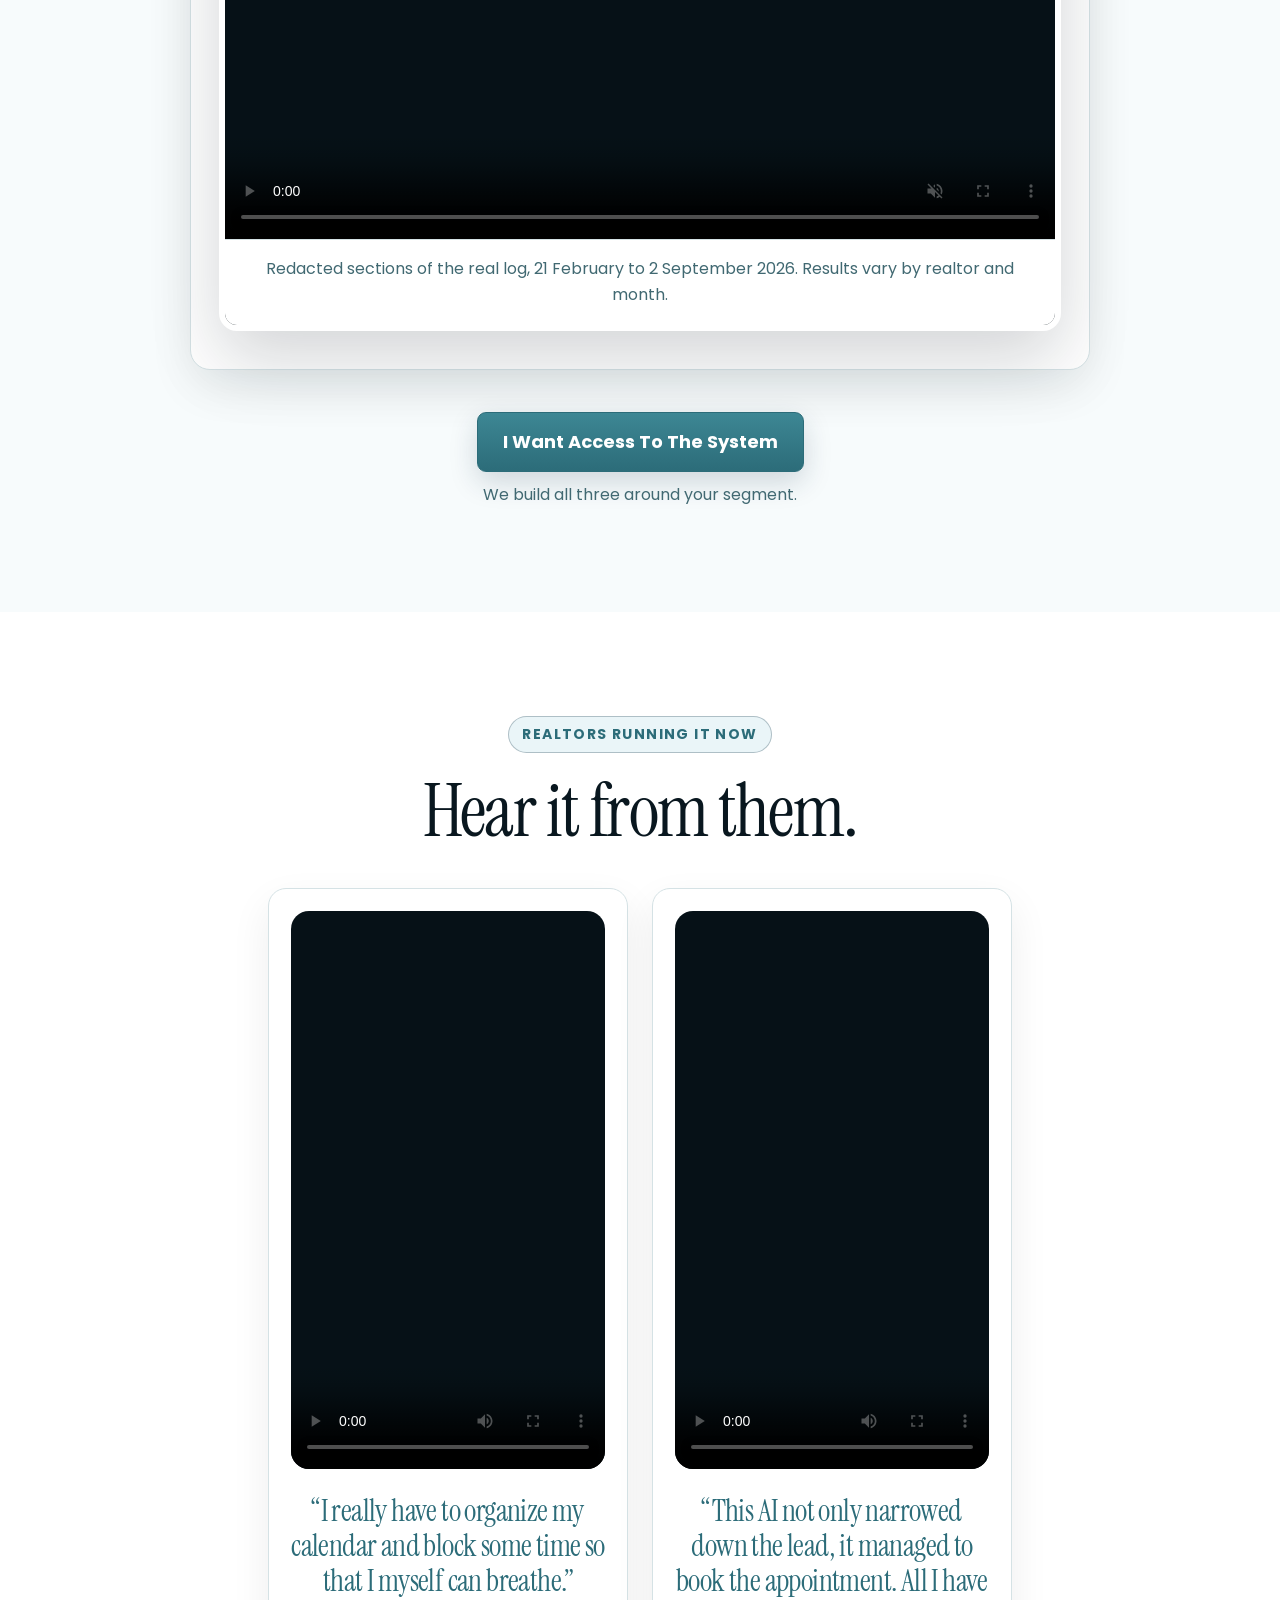
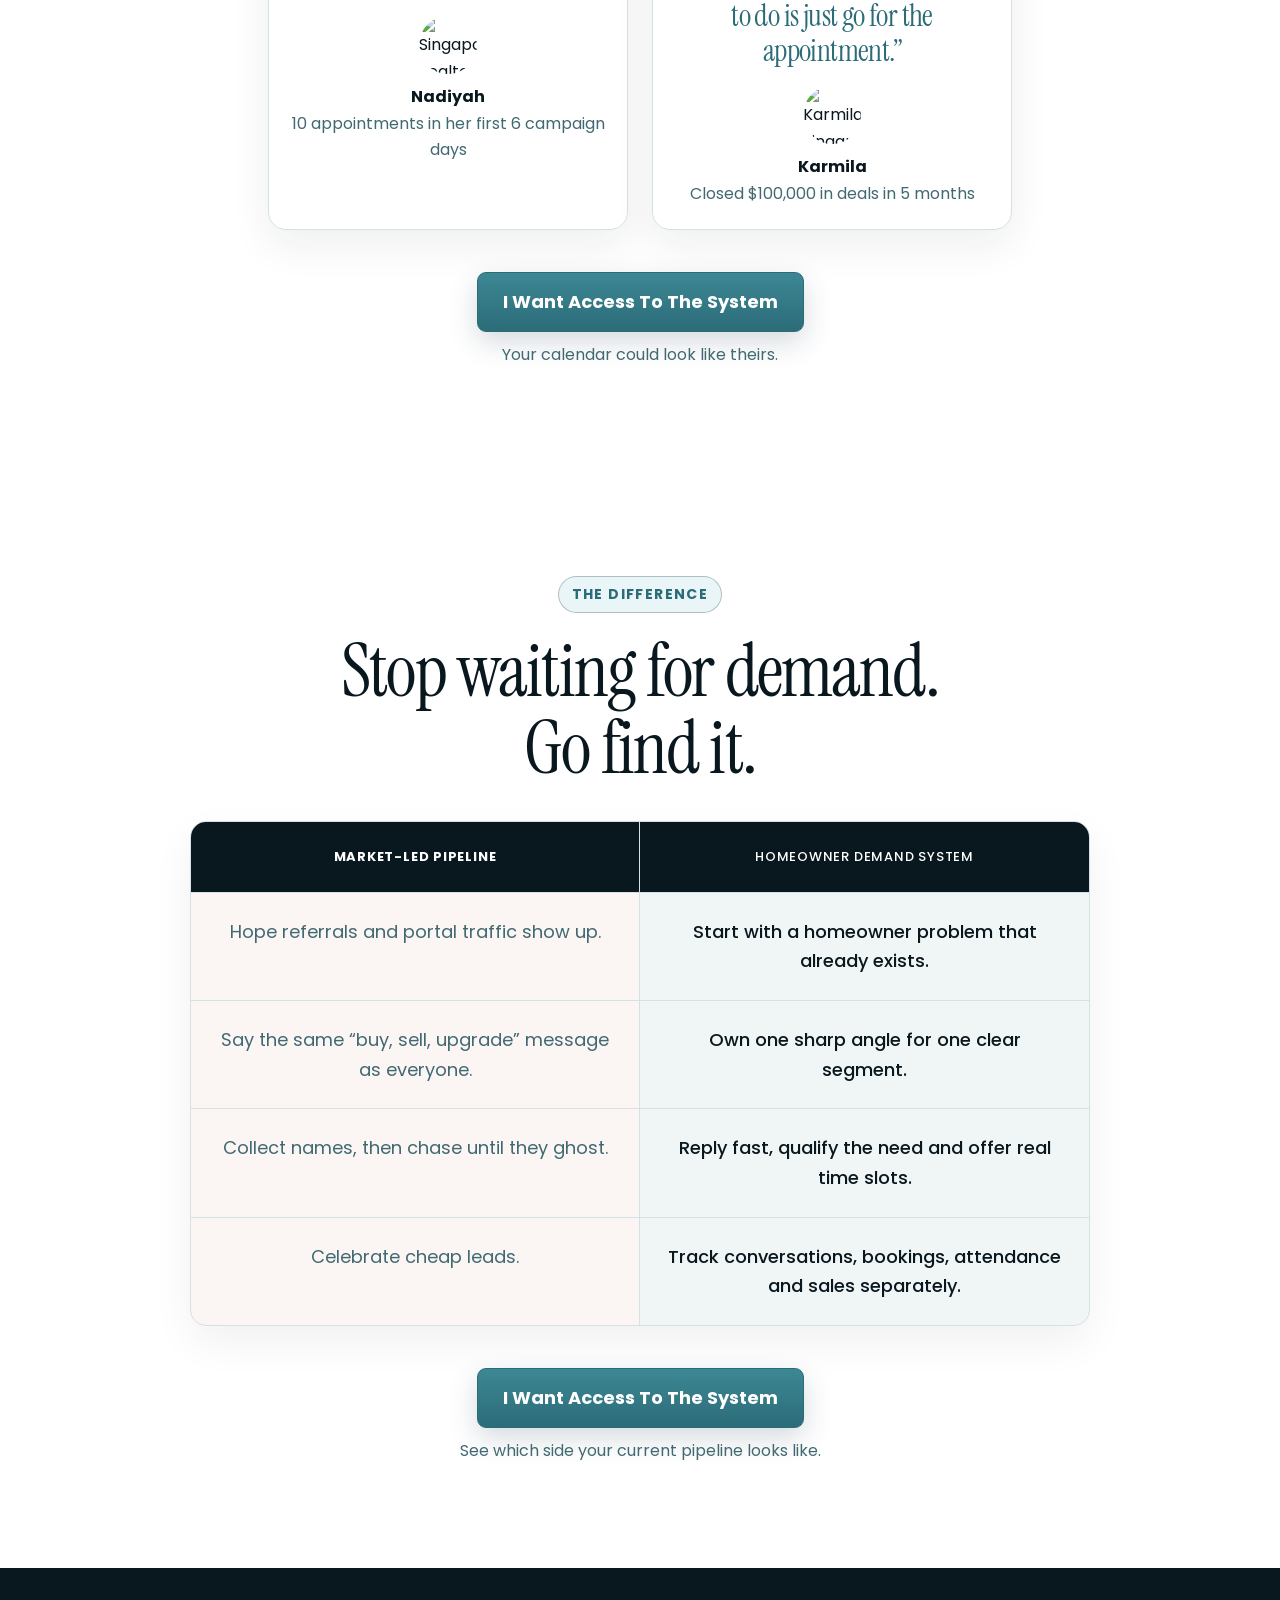
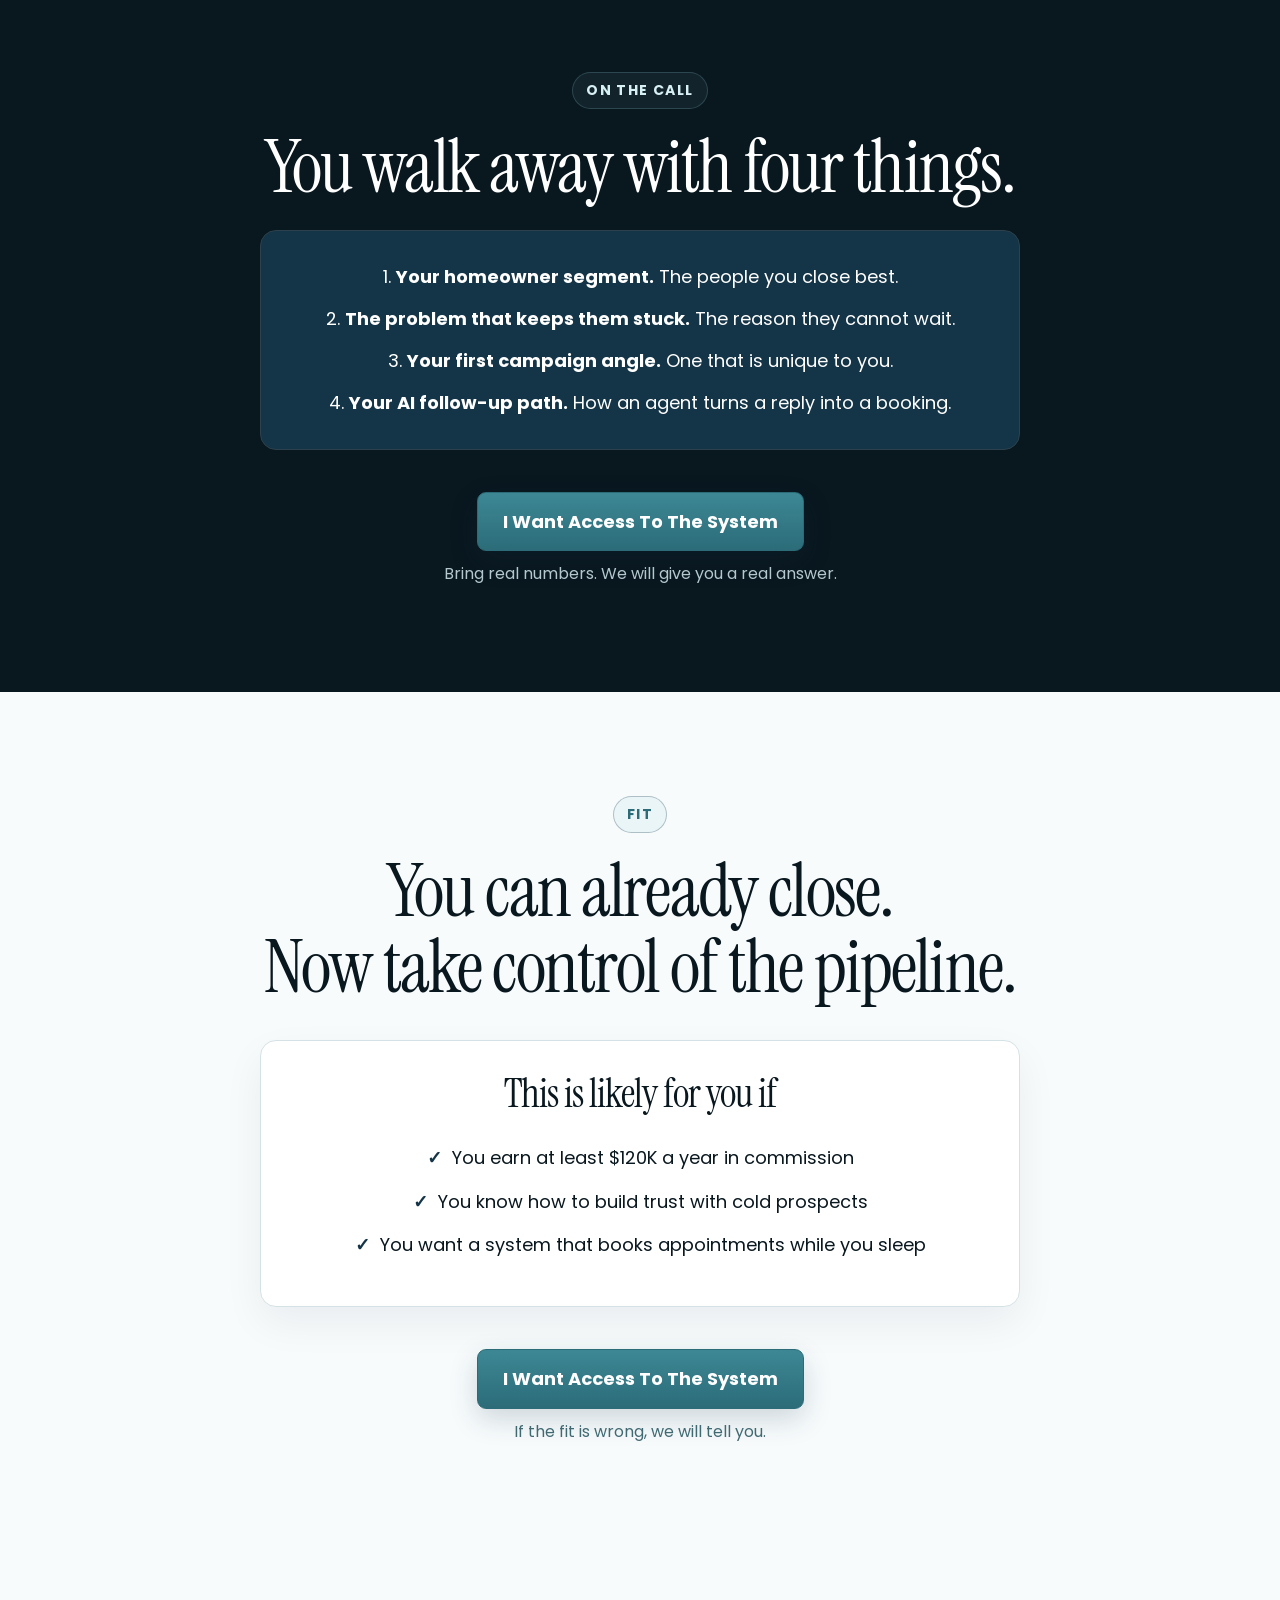
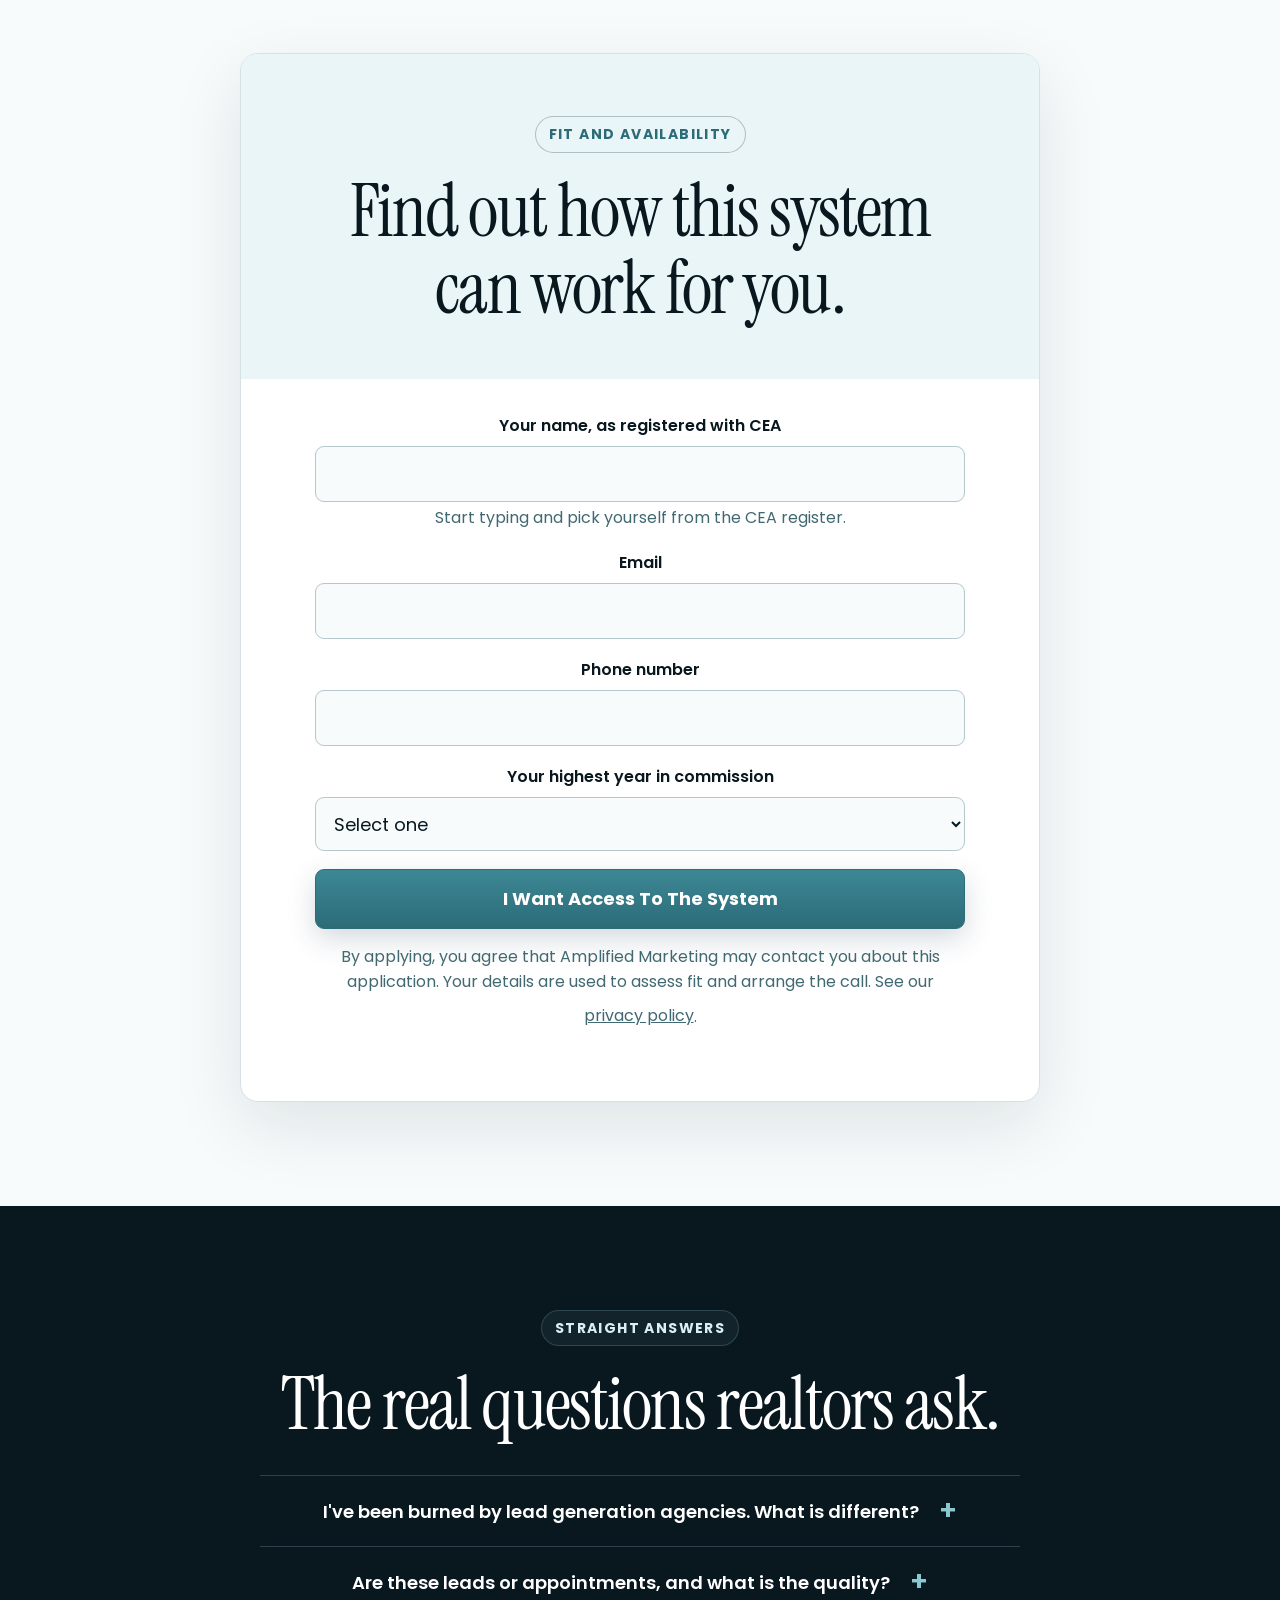
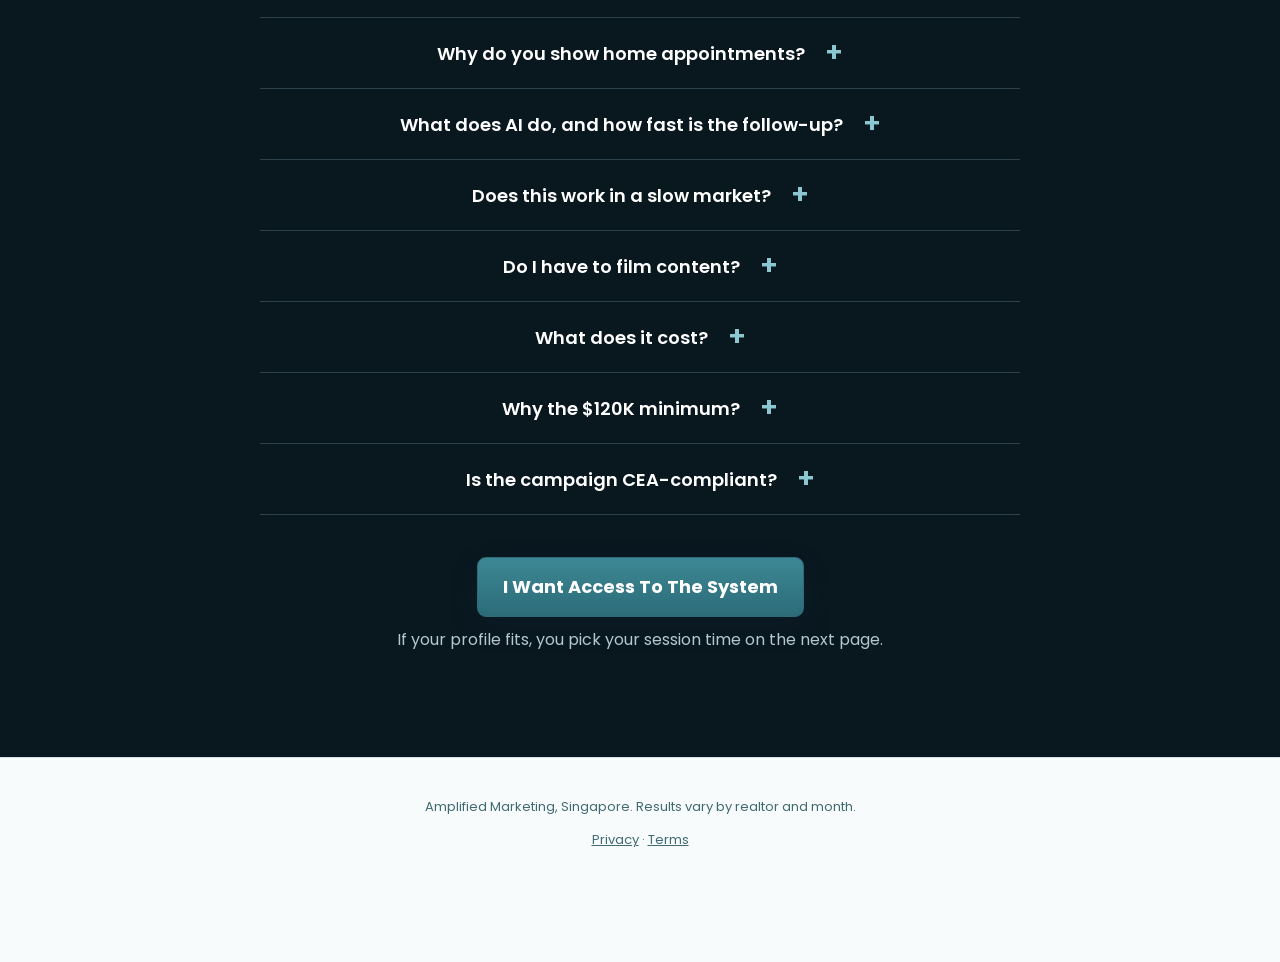
==== commit 41b32b98: "portrait testimonials, centred headshots, Karmila hook 3 video, Amplified Realtors calendar with pre" ====
--- a/lovable/index.html
+++ b/lovable/index.html
@@ -139,6 +139,13 @@
 <figcaption>
 <p class="quote small">“I really have to organize my calendar and block some time so that I myself can breathe.”</p>
 <div class="testimonial-by"><img alt="Singapore realtor speaking in the video" src="https://cdn.jsdelivr.net/gh/TrueIndigo1023/amplified-realtor-funnel@main/assets/nadiyah_face.jpg"/><div><strong>Nadiyah</strong><br/><span class="fine">10 appointments in her first 6 campaign days</span></div></div>
+</figcaption>
+</figure>
+<figure class="client-card">
+<div class="media-frame"><video controls="" playsinline="" poster="https://cdn.jsdelivr.net/gh/TrueIndigo1023/amplified-realtor-funnel@main/assets/karmila_hook3_poster.jpg" preload="metadata" src="https://cdn.jsdelivr.net/gh/TrueIndigo1023/amplified-realtor-funnel@main/assets/karmila_hook3.mp4"></video></div>
+<figcaption>
+<p class="quote small">“This AI not only narrowed down the lead, it managed to book the appointment. All I have to do is just go for the appointment.”</p>
+<div class="testimonial-by"><img alt="Karmila, Singapore realtor" src="https://cdn.jsdelivr.net/gh/TrueIndigo1023/amplified-realtor-funnel@main/assets/karmila_face.jpg"/><div><strong>Karmila</strong><br/><span class="fine">Closed $100,000 in deals in 5 months</span></div></div>
 </figcaption>
 </figure>
 </div>
--- a/lovable/styles.css
+++ b/lovable/styles.css
@@ -334,3 +334,26 @@
 .conversation figcaption { min-height: 0; padding: 16px 18px; }
 .conversation figcaption b { display: block; font-size: 18px; }
 @media (max-width: 680px) { .step .number { font-size: 30px; } .step h3 { font-size: 26px; } }
+
+/* GHL's form_embed.js hides the calendar iframe while it negotiates a height, and on the live
+   site it never unhid it, leaving a blank gap where the calendar should be. These win over its
+   inline styles, so the calendar is always visible. */
+#ghl-calendar {
+  opacity: 1 !important;
+  visibility: visible !important;
+  position: relative !important;
+  left: auto !important;
+  pointer-events: auto !important;
+  display: block !important;
+  width: 100% !important;
+  min-height: 900px;
+}
+
+/* 2026-09-21 mobile pass: portrait testimonials, true-ratio log video, centred headshots */
+.client-grid { grid-template-columns: repeat(auto-fit, minmax(280px, 360px)); justify-content: center; }
+.client-card .media-frame { max-width: 340px; }
+.client-card .media-frame video { aspect-ratio: 9 / 16; object-fit: cover; height: auto; max-height: 78vh; background: #061117; }
+.step-proof .media-frame video { aspect-ratio: 16 / 10; object-fit: contain; }
+.result-person { display: flex; flex-direction: column; align-items: center; text-align: center; }
+.result-person img { display: block; margin-inline: auto; }
+@media (max-width: 680px) { .result-people { flex-direction: column; align-items: center; } .result-person { width: 100%; } }
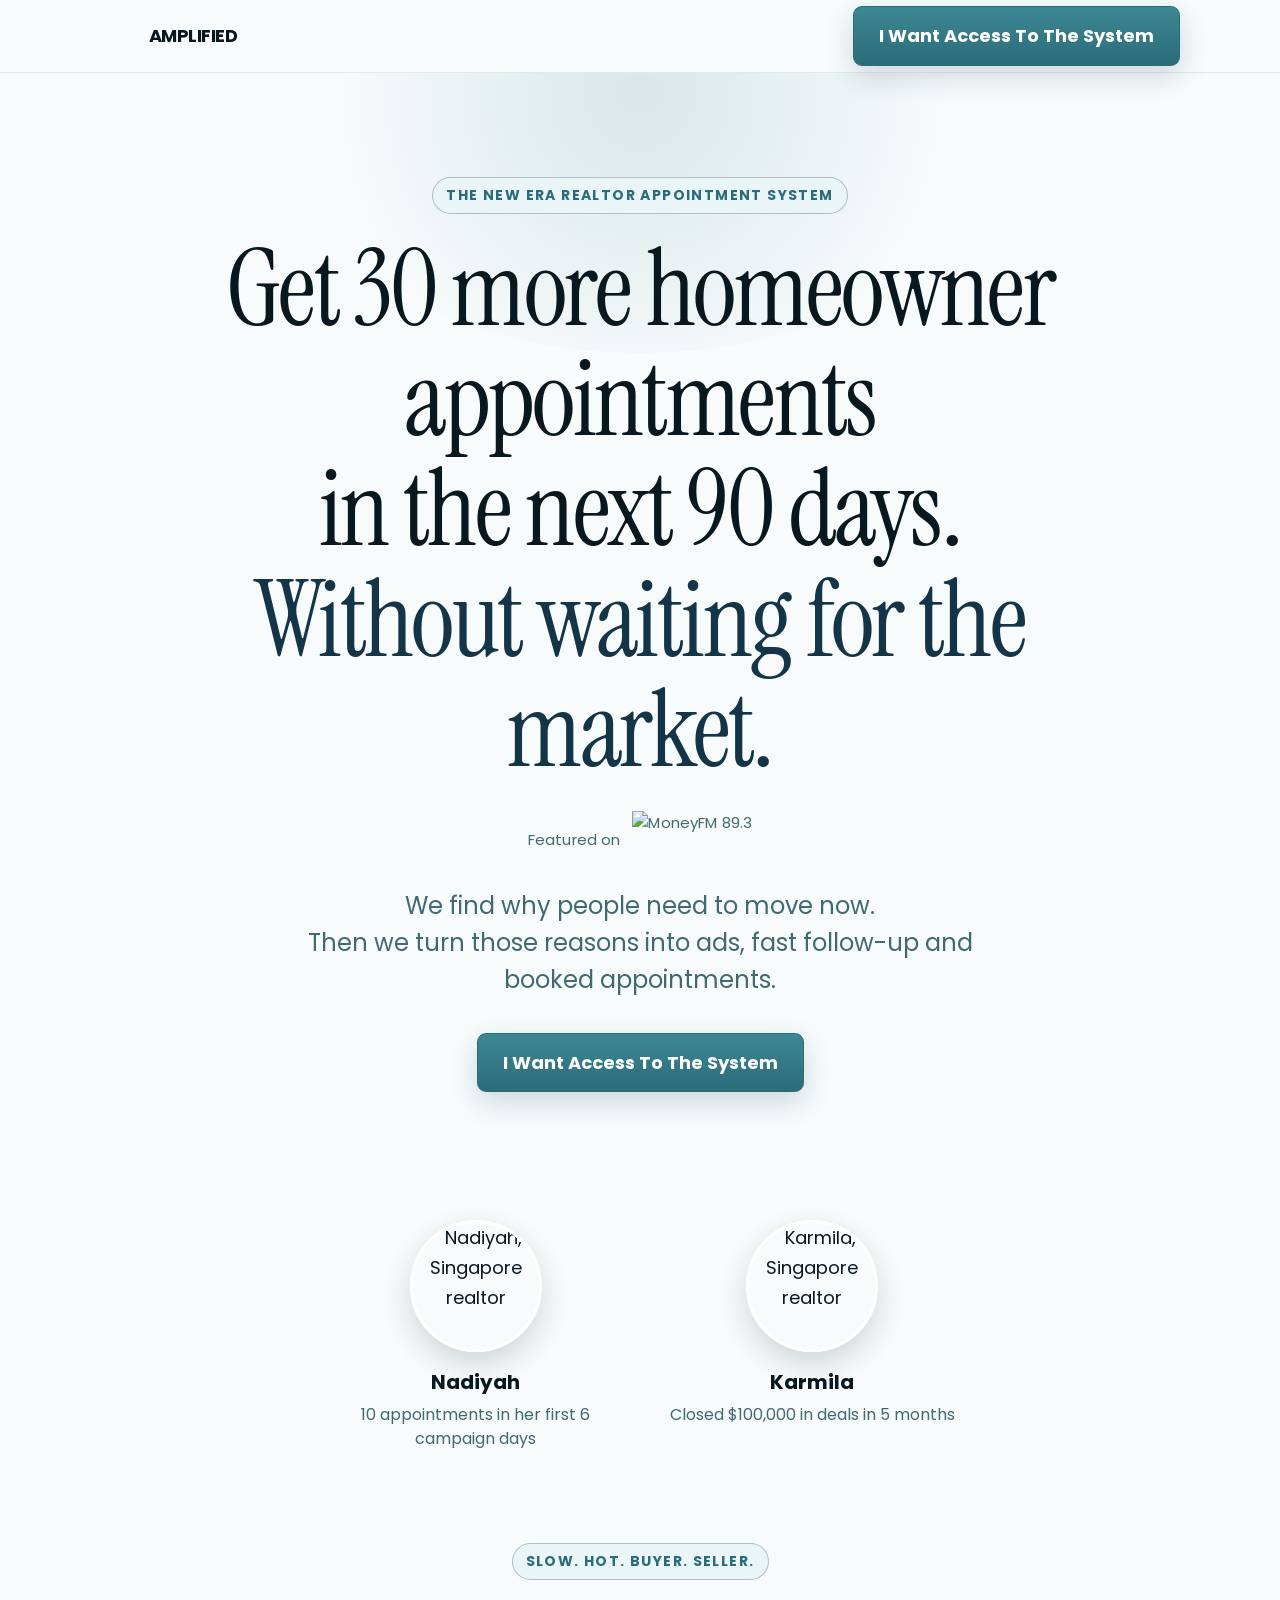
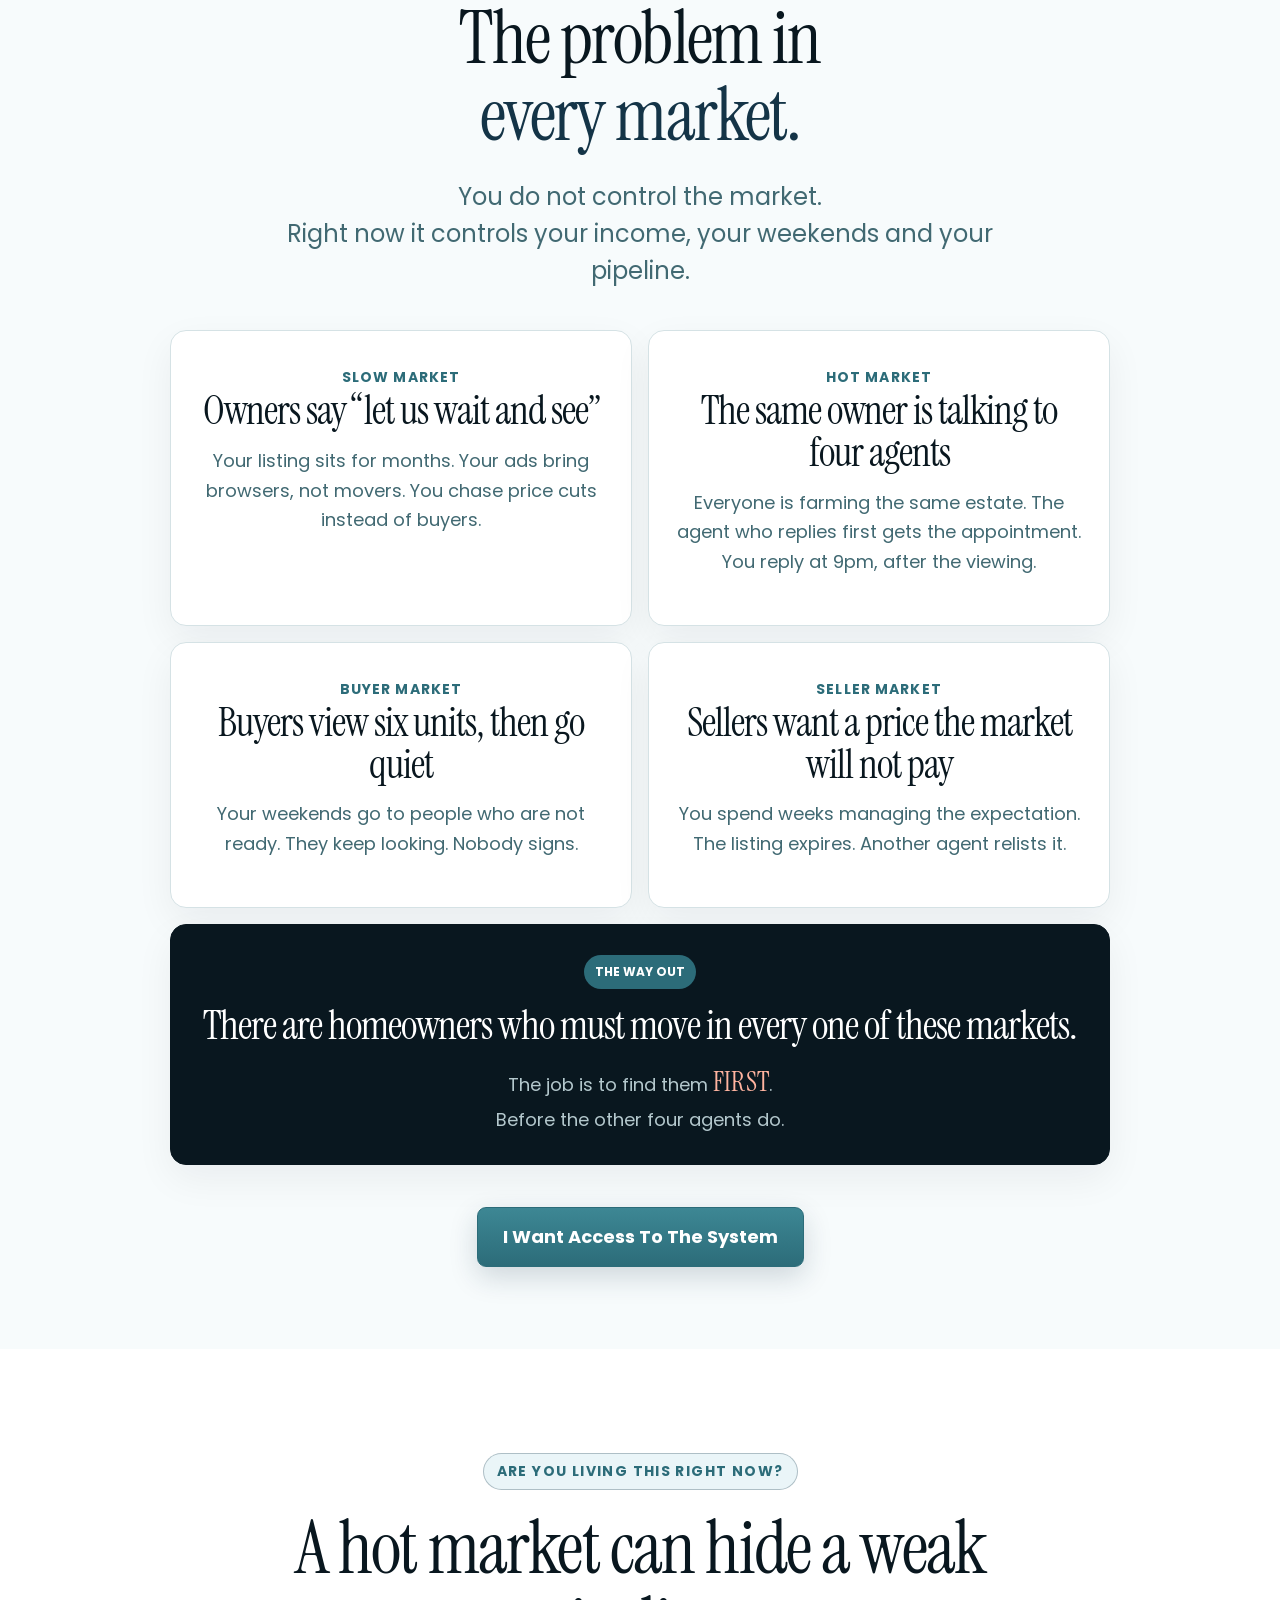
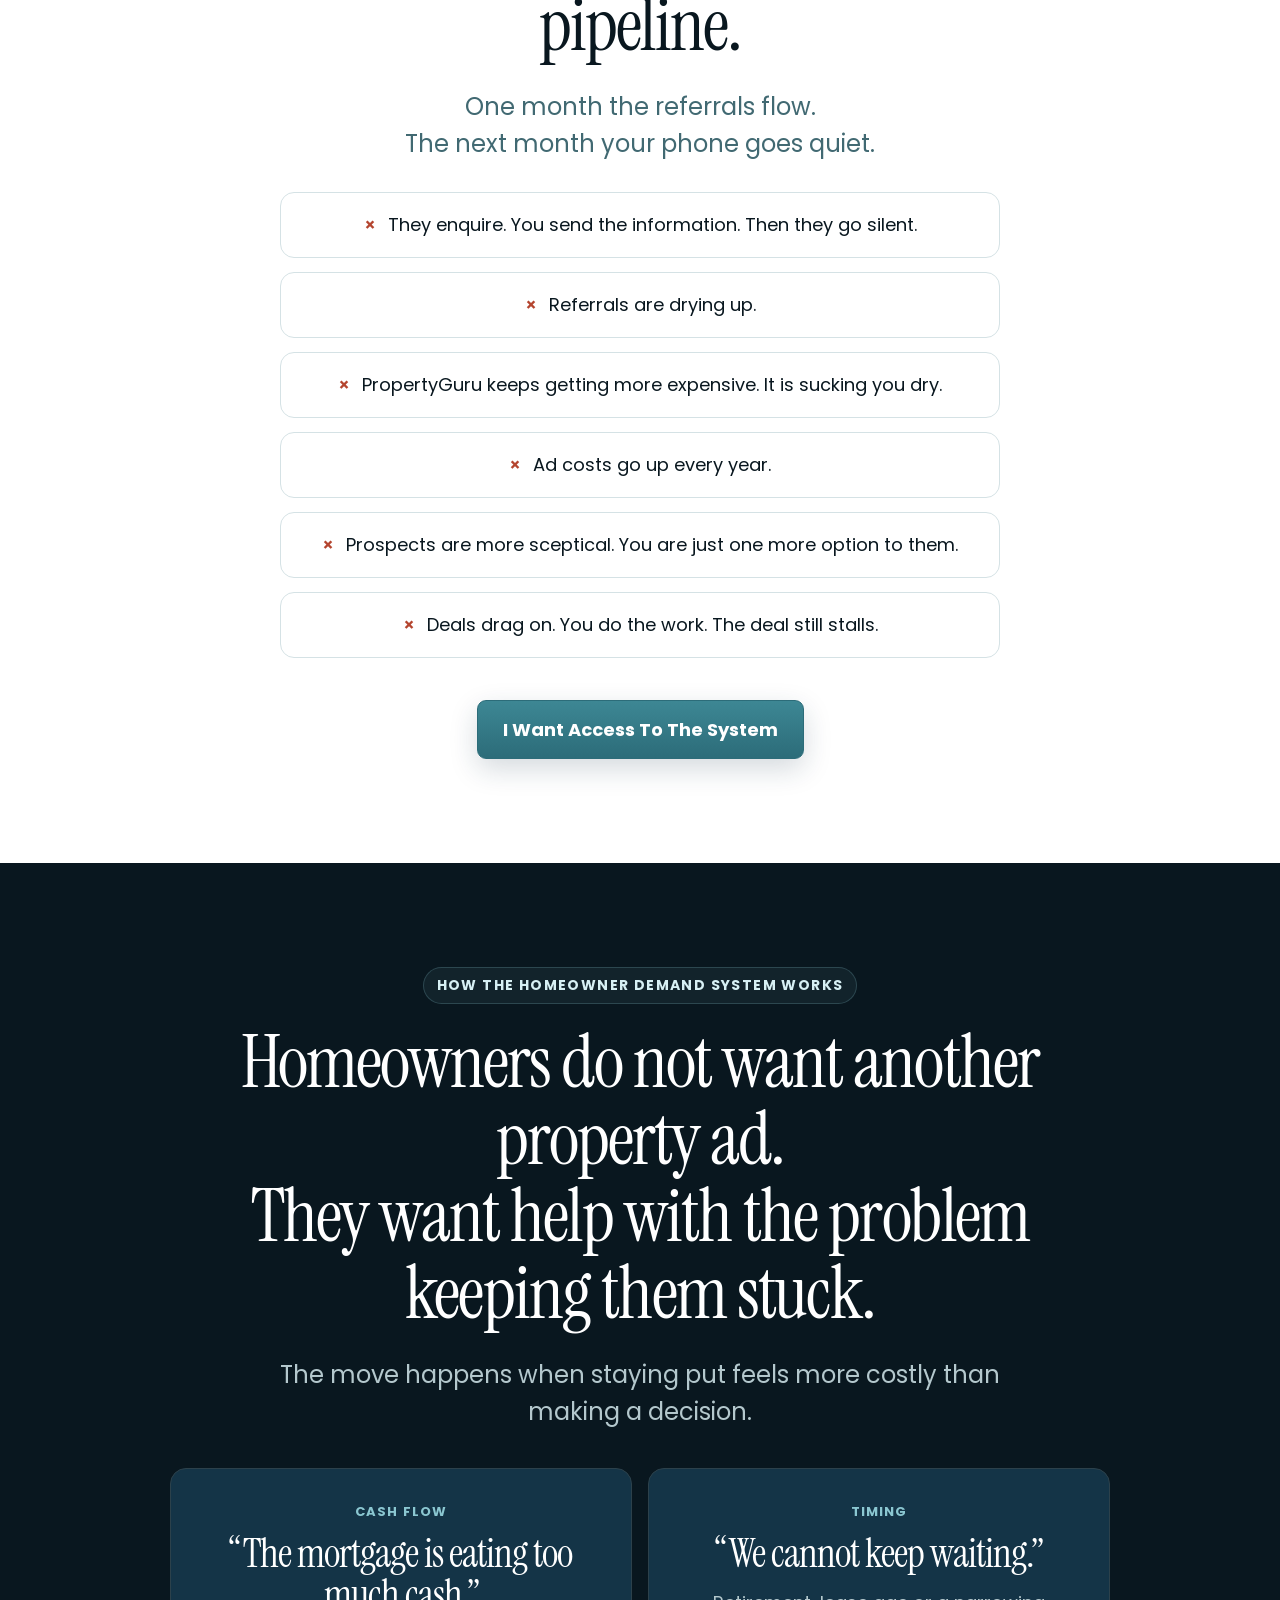
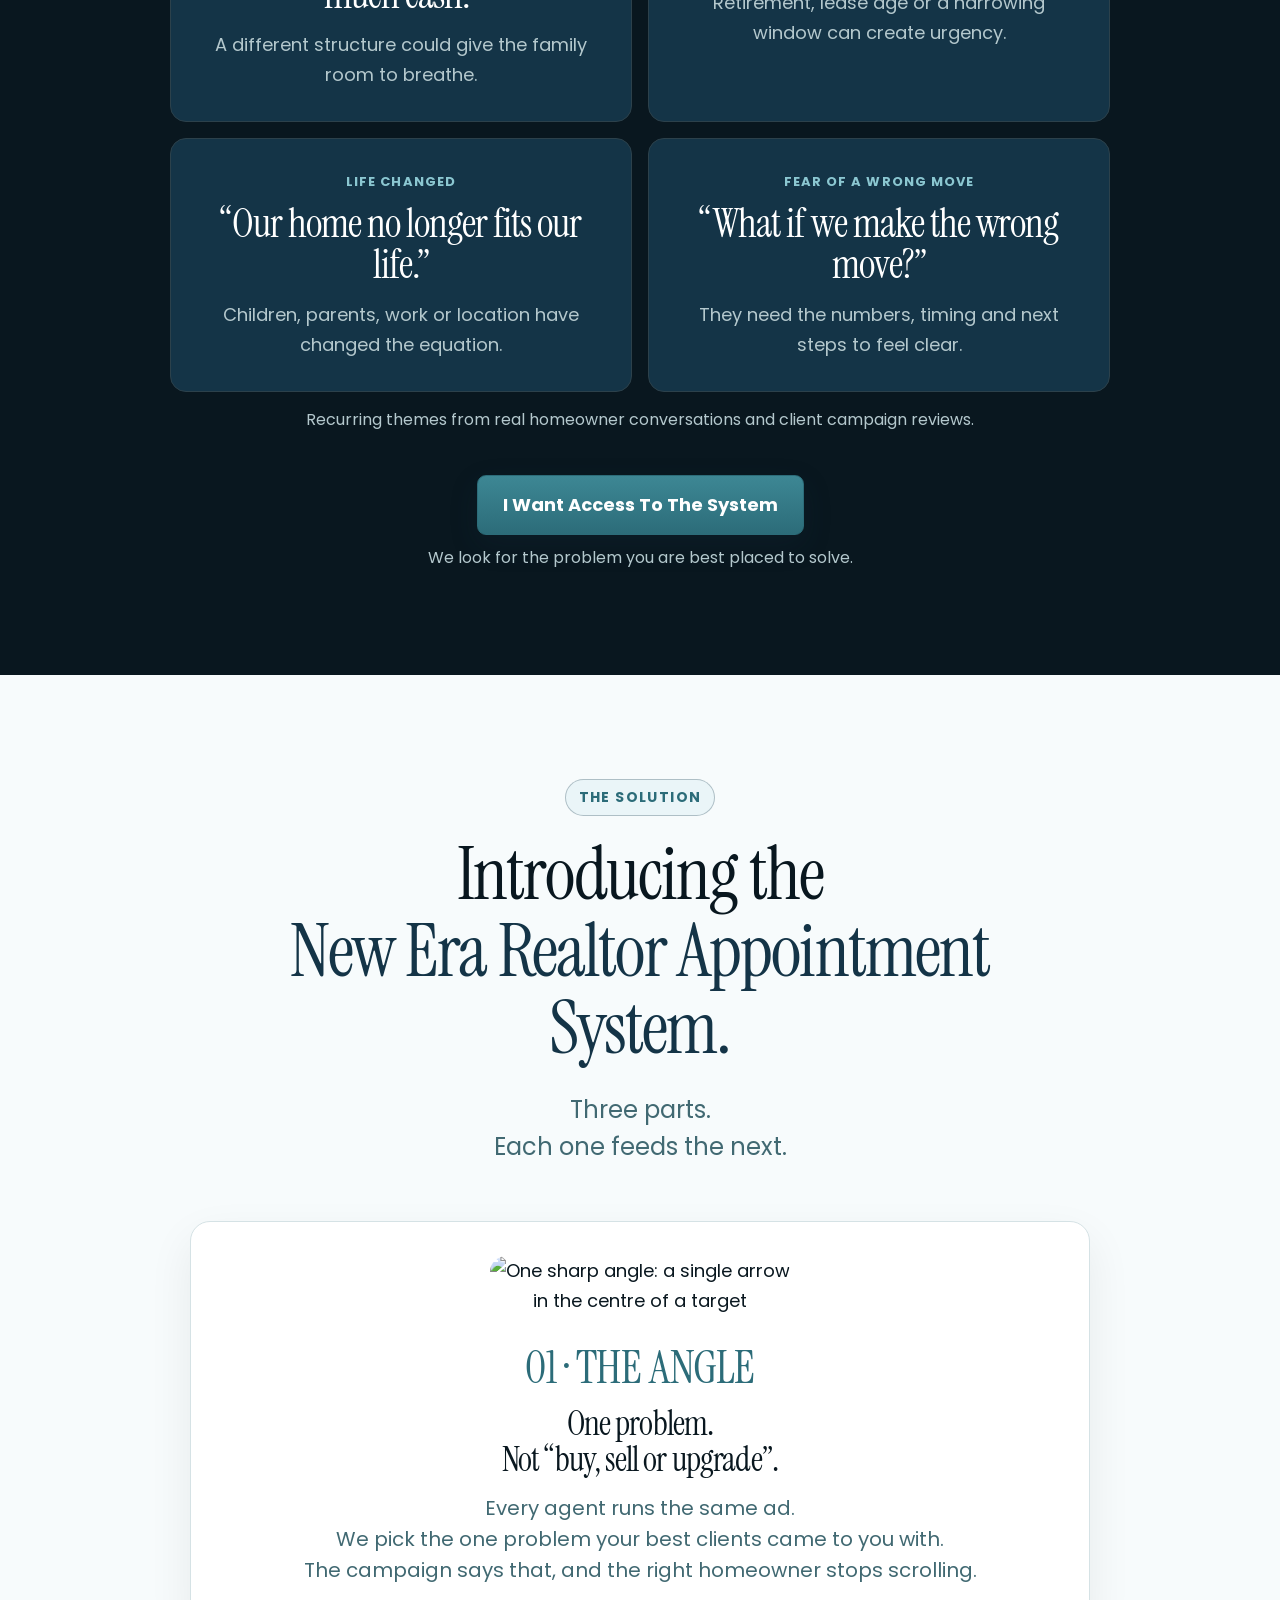
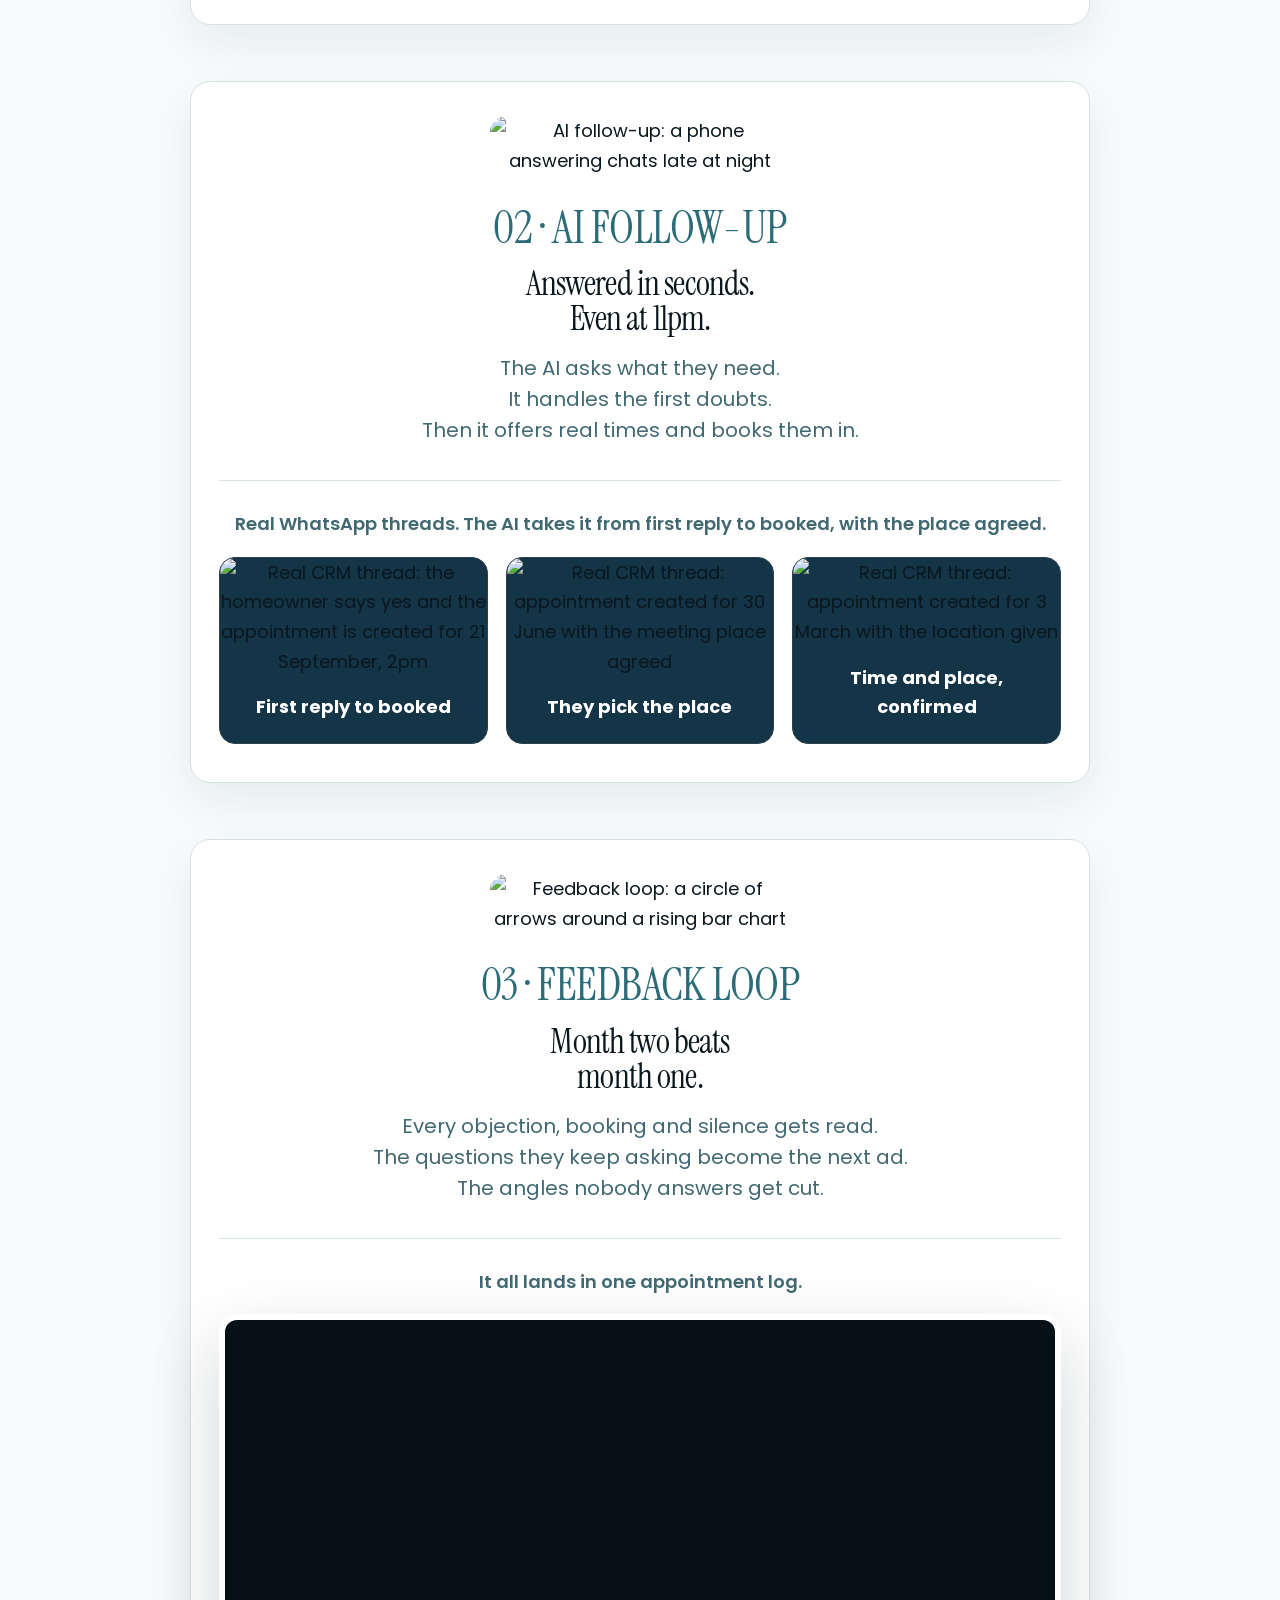
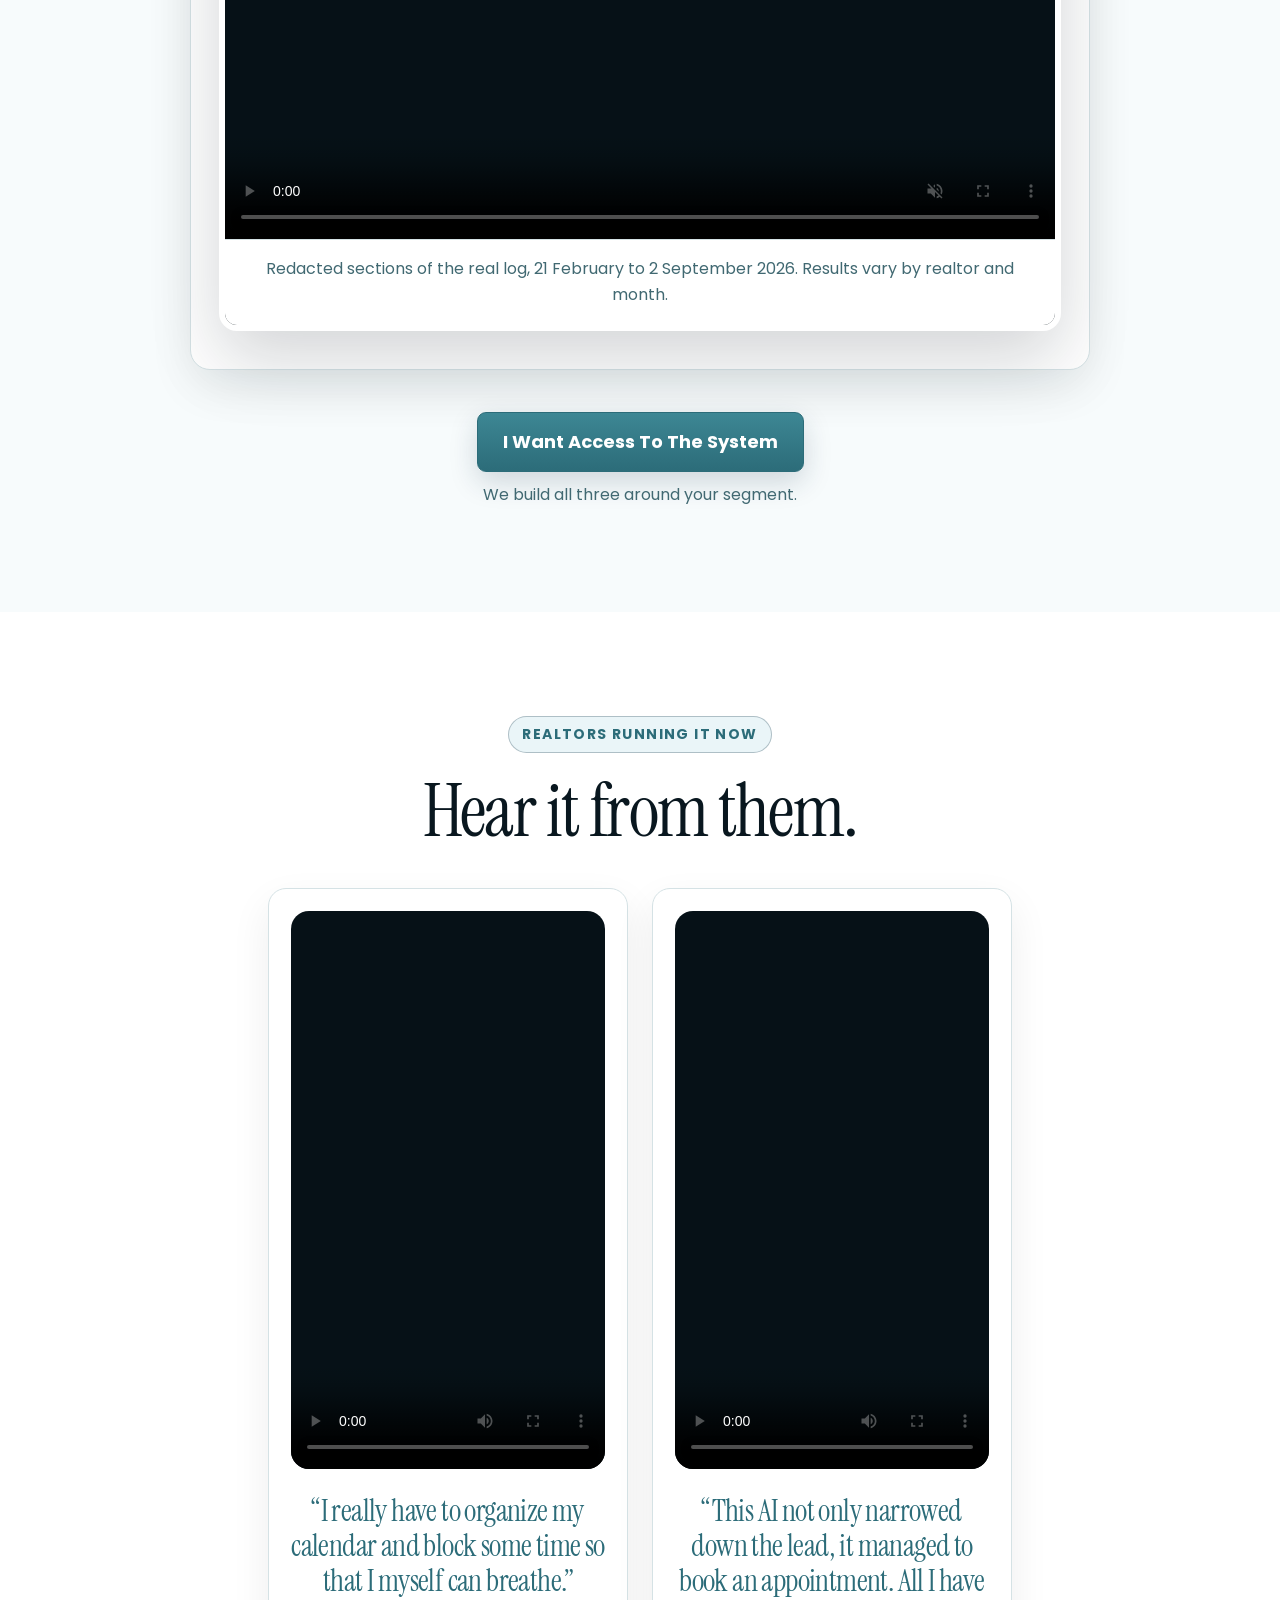
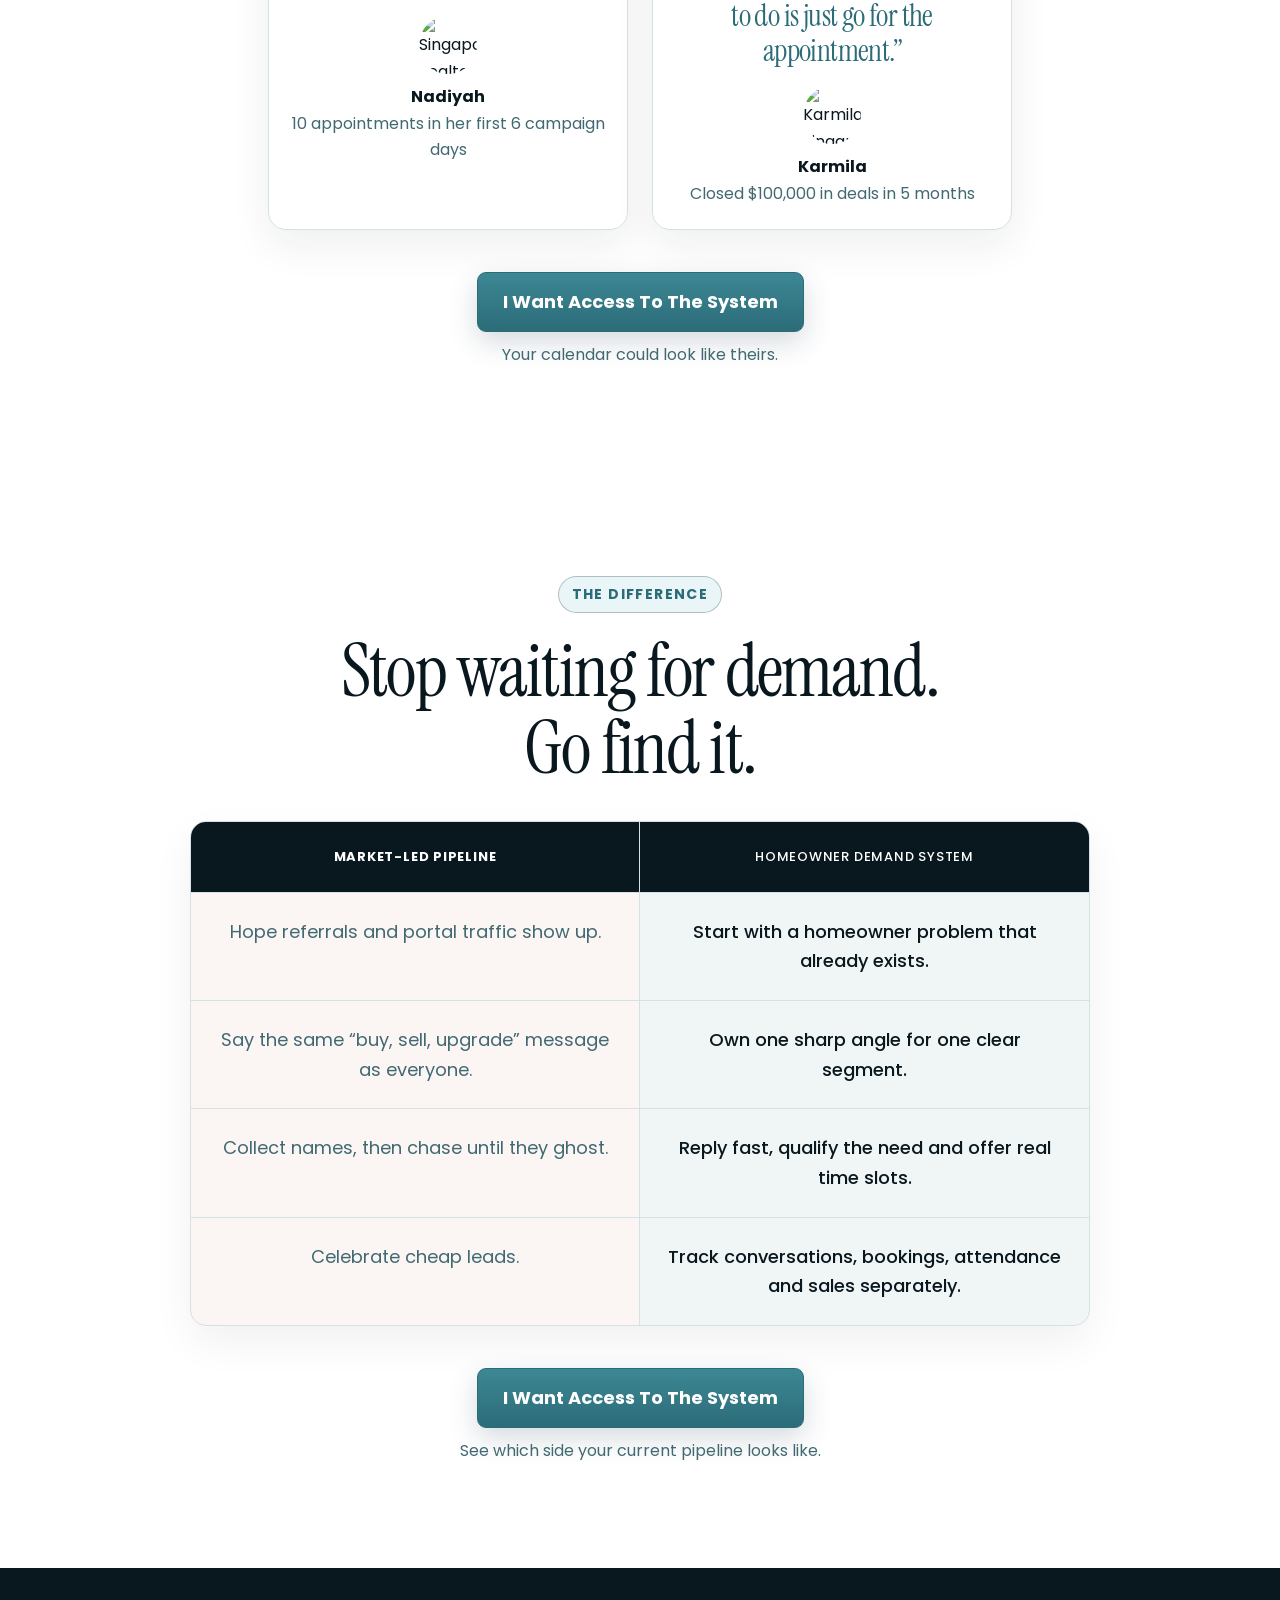
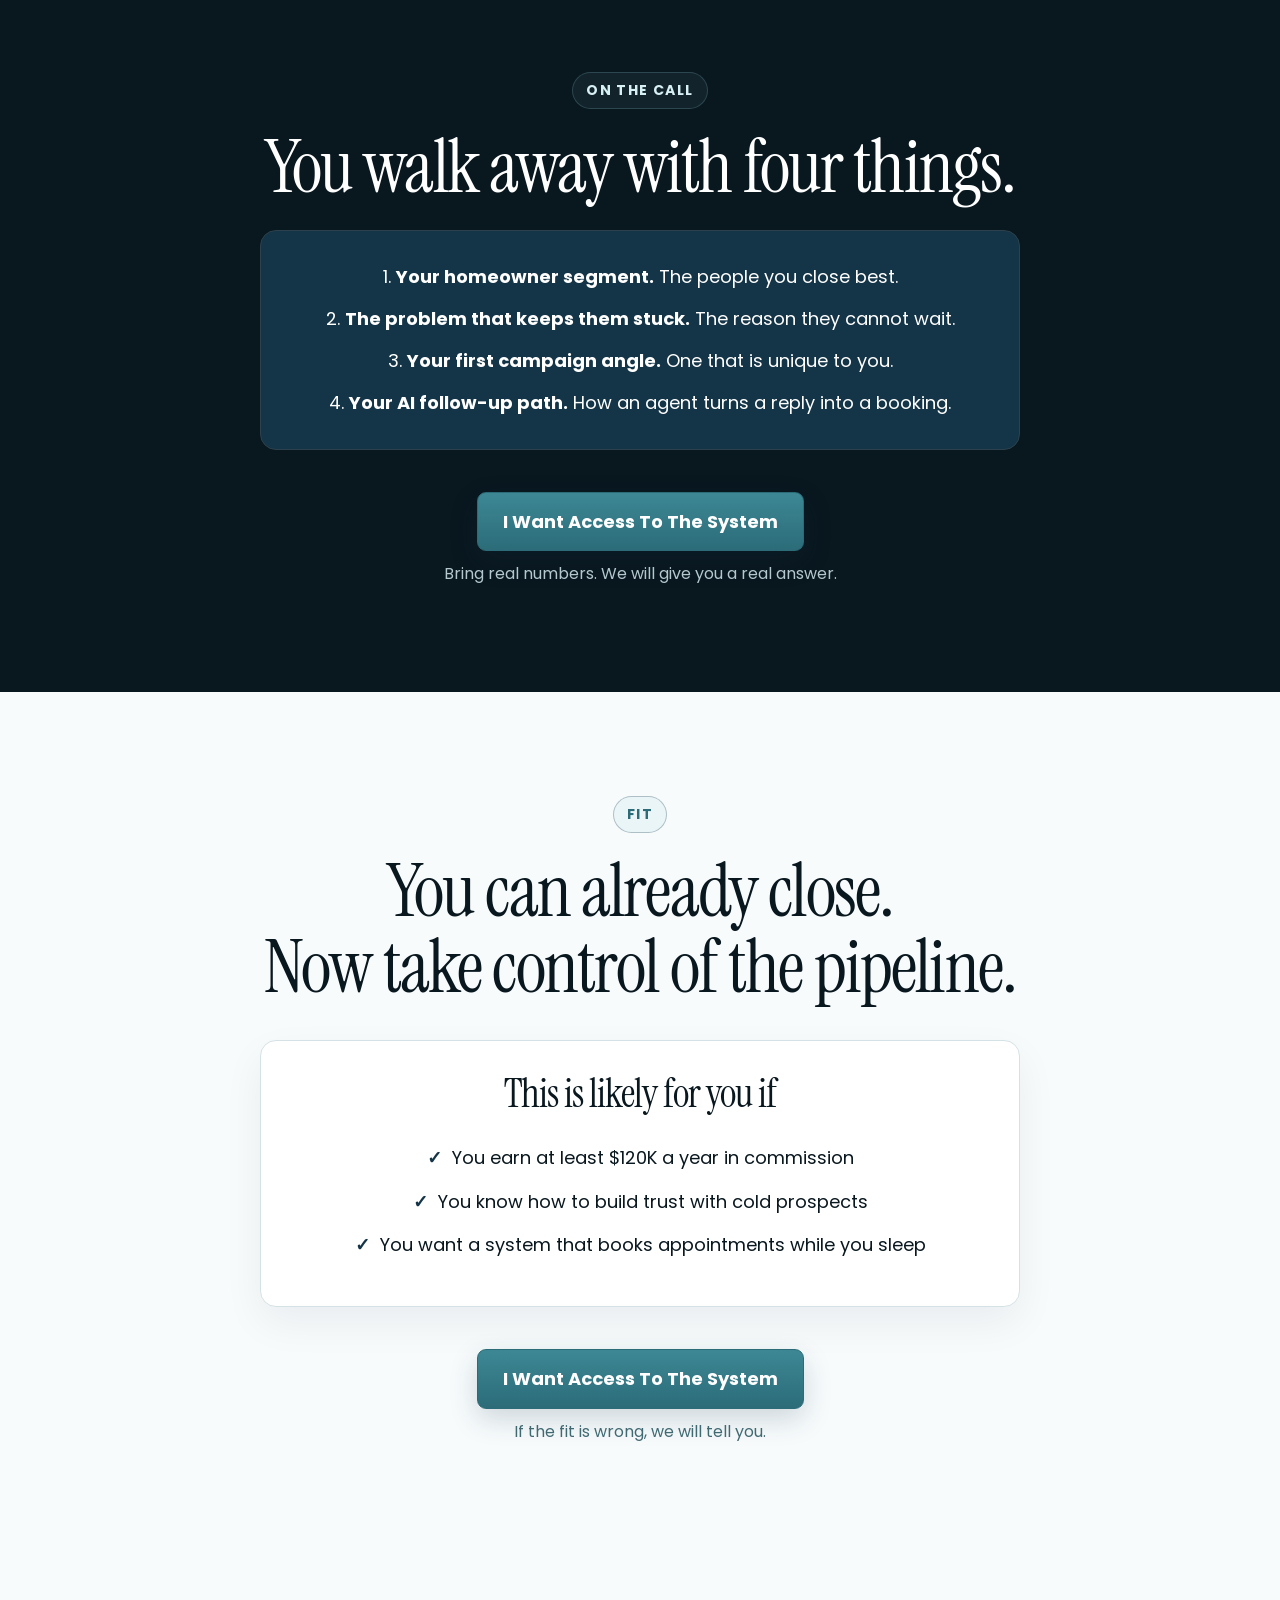
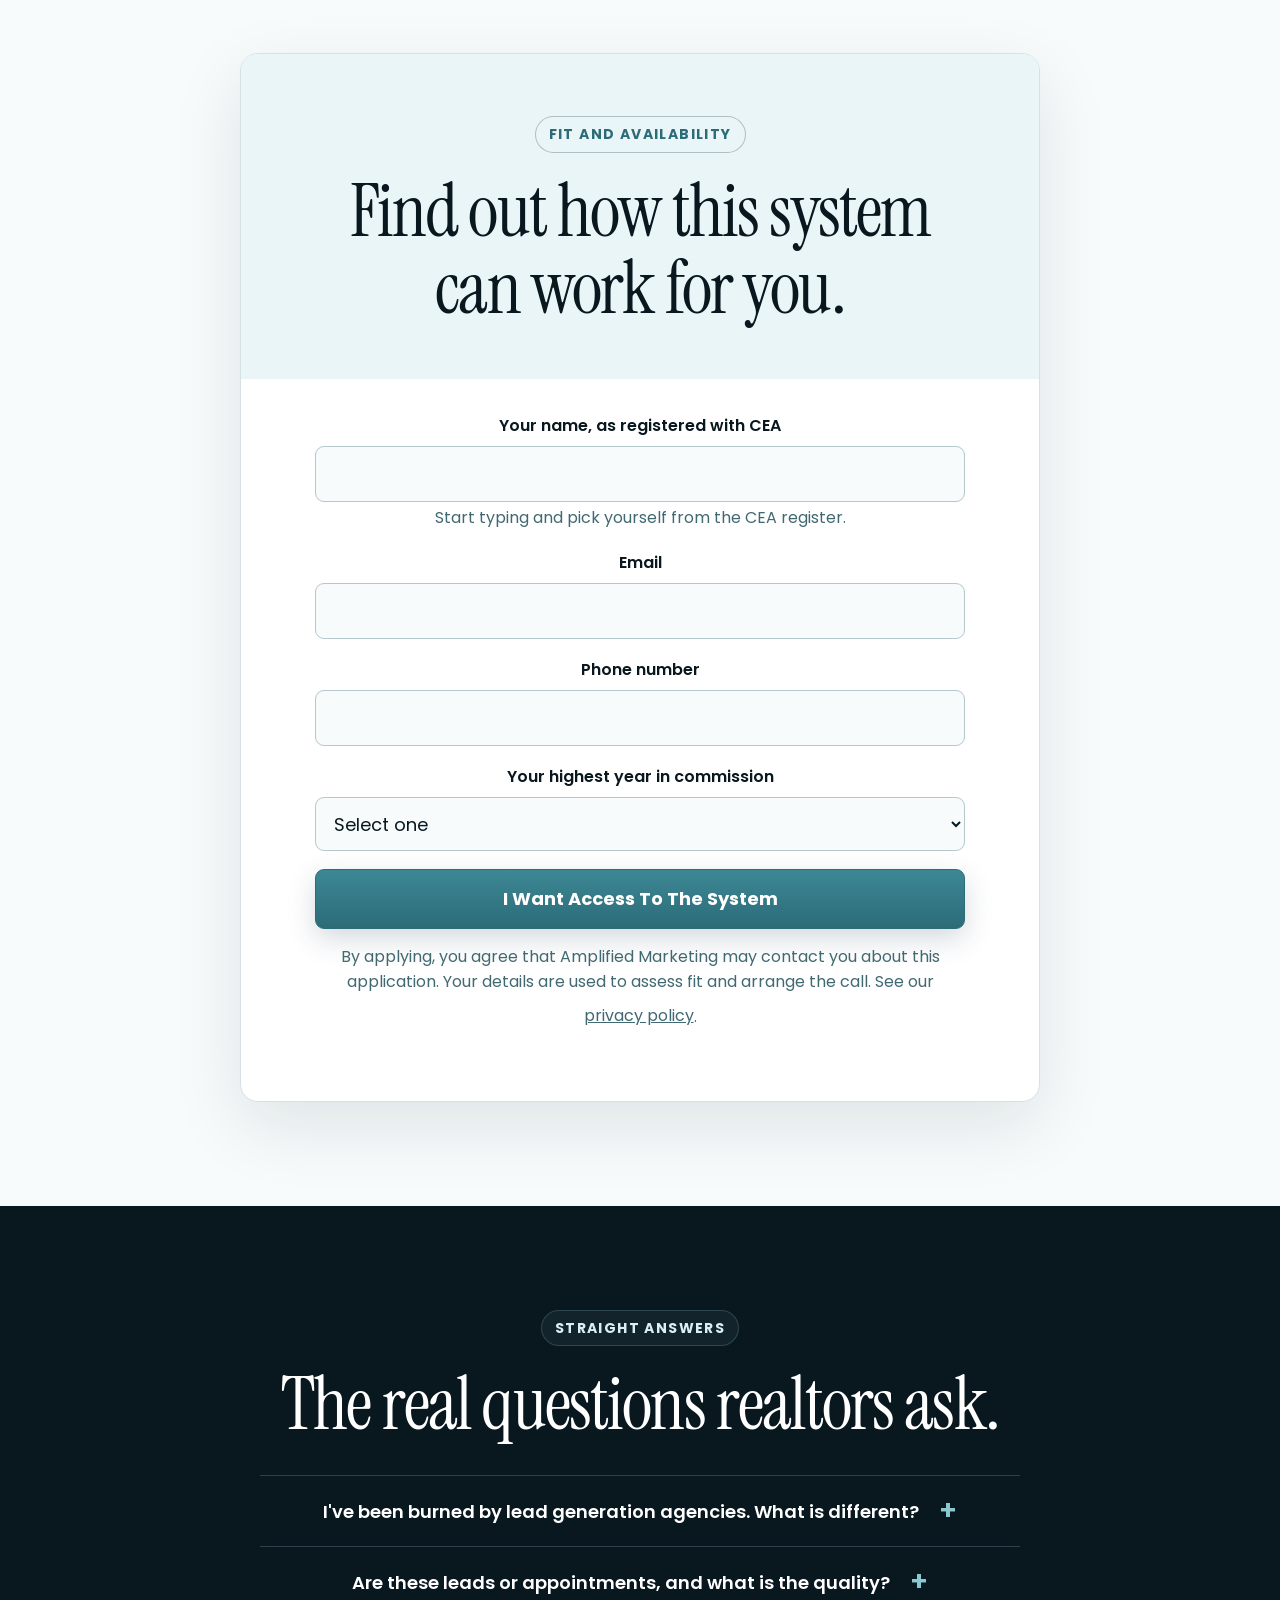
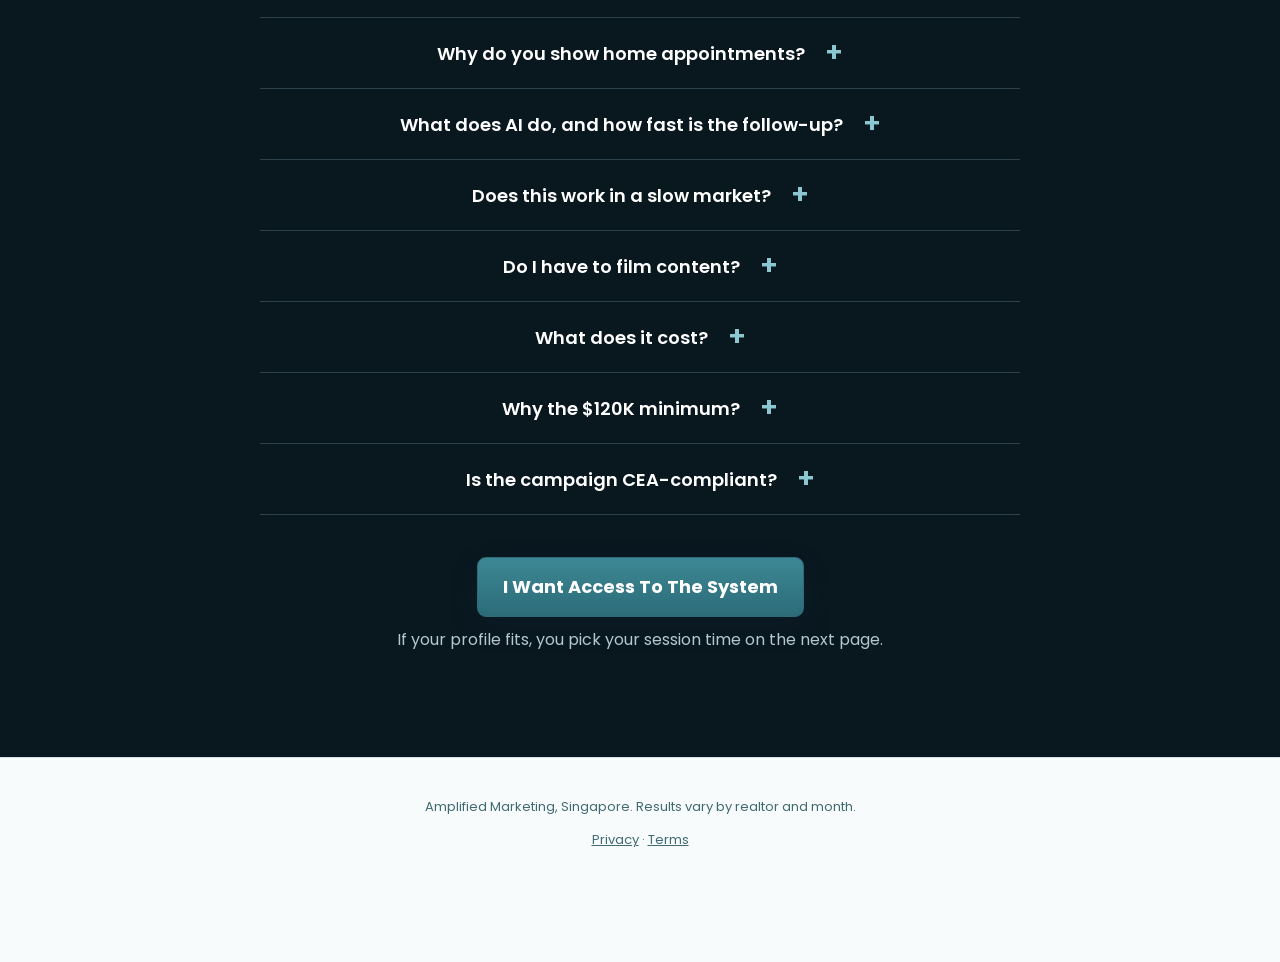
==== commit 06a6110c: "QA fixes: exact Karmila quote, idempotent calendar prefill URL, full-name prefill, no portrait crop " ====
--- a/lovable/index.html
+++ b/lovable/index.html
@@ -144,7 +144,7 @@
 <figure class="client-card">
 <div class="media-frame"><video controls="" playsinline="" poster="https://cdn.jsdelivr.net/gh/TrueIndigo1023/amplified-realtor-funnel@main/assets/karmila_hook3_poster.jpg" preload="metadata" src="https://cdn.jsdelivr.net/gh/TrueIndigo1023/amplified-realtor-funnel@main/assets/karmila_hook3.mp4"></video></div>
 <figcaption>
-<p class="quote small">“This AI not only narrowed down the lead, it managed to book the appointment. All I have to do is just go for the appointment.”</p>
+<p class="quote small">“This AI not only narrowed down the lead, it managed to book an appointment. All I have to do is just go for the appointment.”</p>
 <div class="testimonial-by"><img alt="Karmila, Singapore realtor" src="https://cdn.jsdelivr.net/gh/TrueIndigo1023/amplified-realtor-funnel@main/assets/karmila_face.jpg"/><div><strong>Karmila</strong><br/><span class="fine">Closed $100,000 in deals in 5 months</span></div></div>
 </figcaption>
 </figure>
--- a/lovable/styles.css
+++ b/lovable/styles.css
@@ -352,7 +352,7 @@
 /* 2026-09-21 mobile pass: portrait testimonials, true-ratio log video, centred headshots */
 .client-grid { grid-template-columns: repeat(auto-fit, minmax(280px, 360px)); justify-content: center; }
 .client-card .media-frame { max-width: 340px; }
-.client-card .media-frame video { aspect-ratio: 9 / 16; object-fit: cover; height: auto; max-height: 78vh; background: #061117; }
+.client-card .media-frame video { aspect-ratio: 9 / 16; object-fit: cover; height: auto; background: #061117; }
 .step-proof .media-frame video { aspect-ratio: 16 / 10; object-fit: contain; }
 .result-person { display: flex; flex-direction: column; align-items: center; text-align: center; }
 .result-person img { display: block; margin-inline: auto; }
